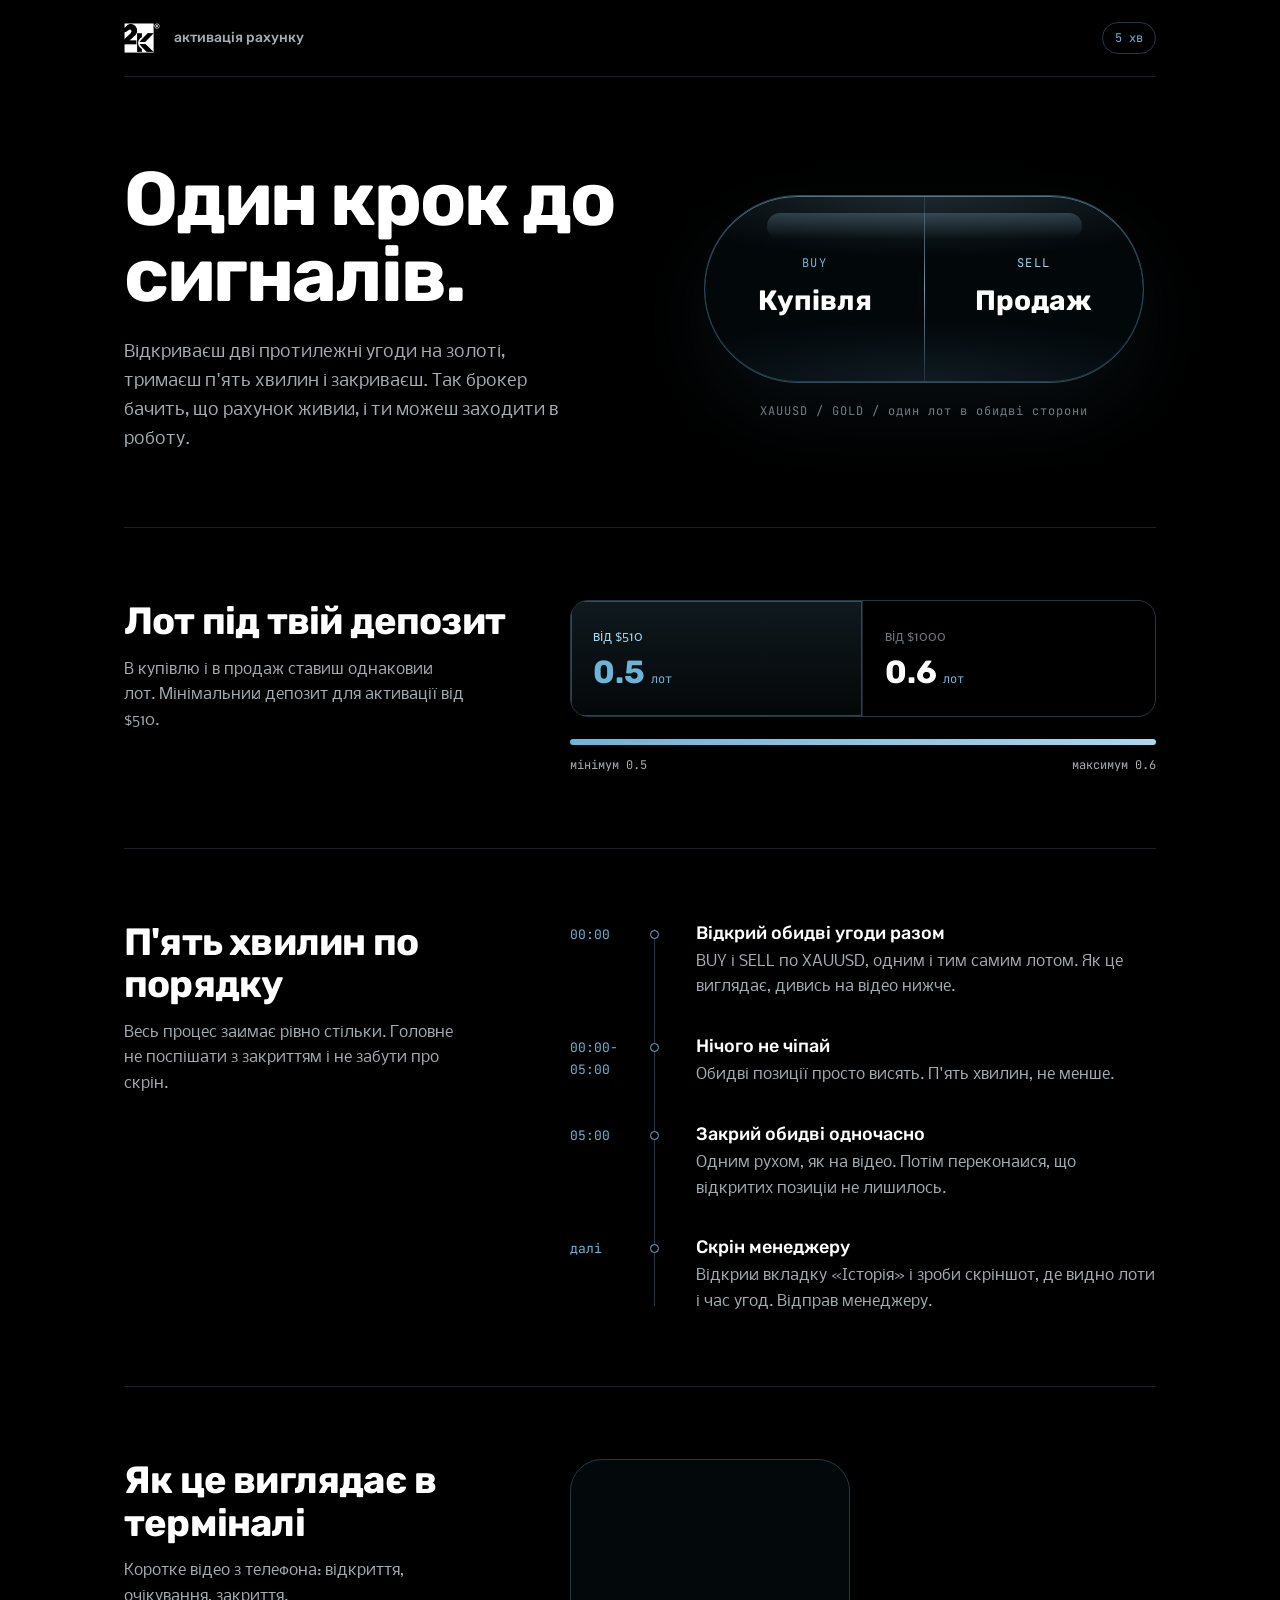
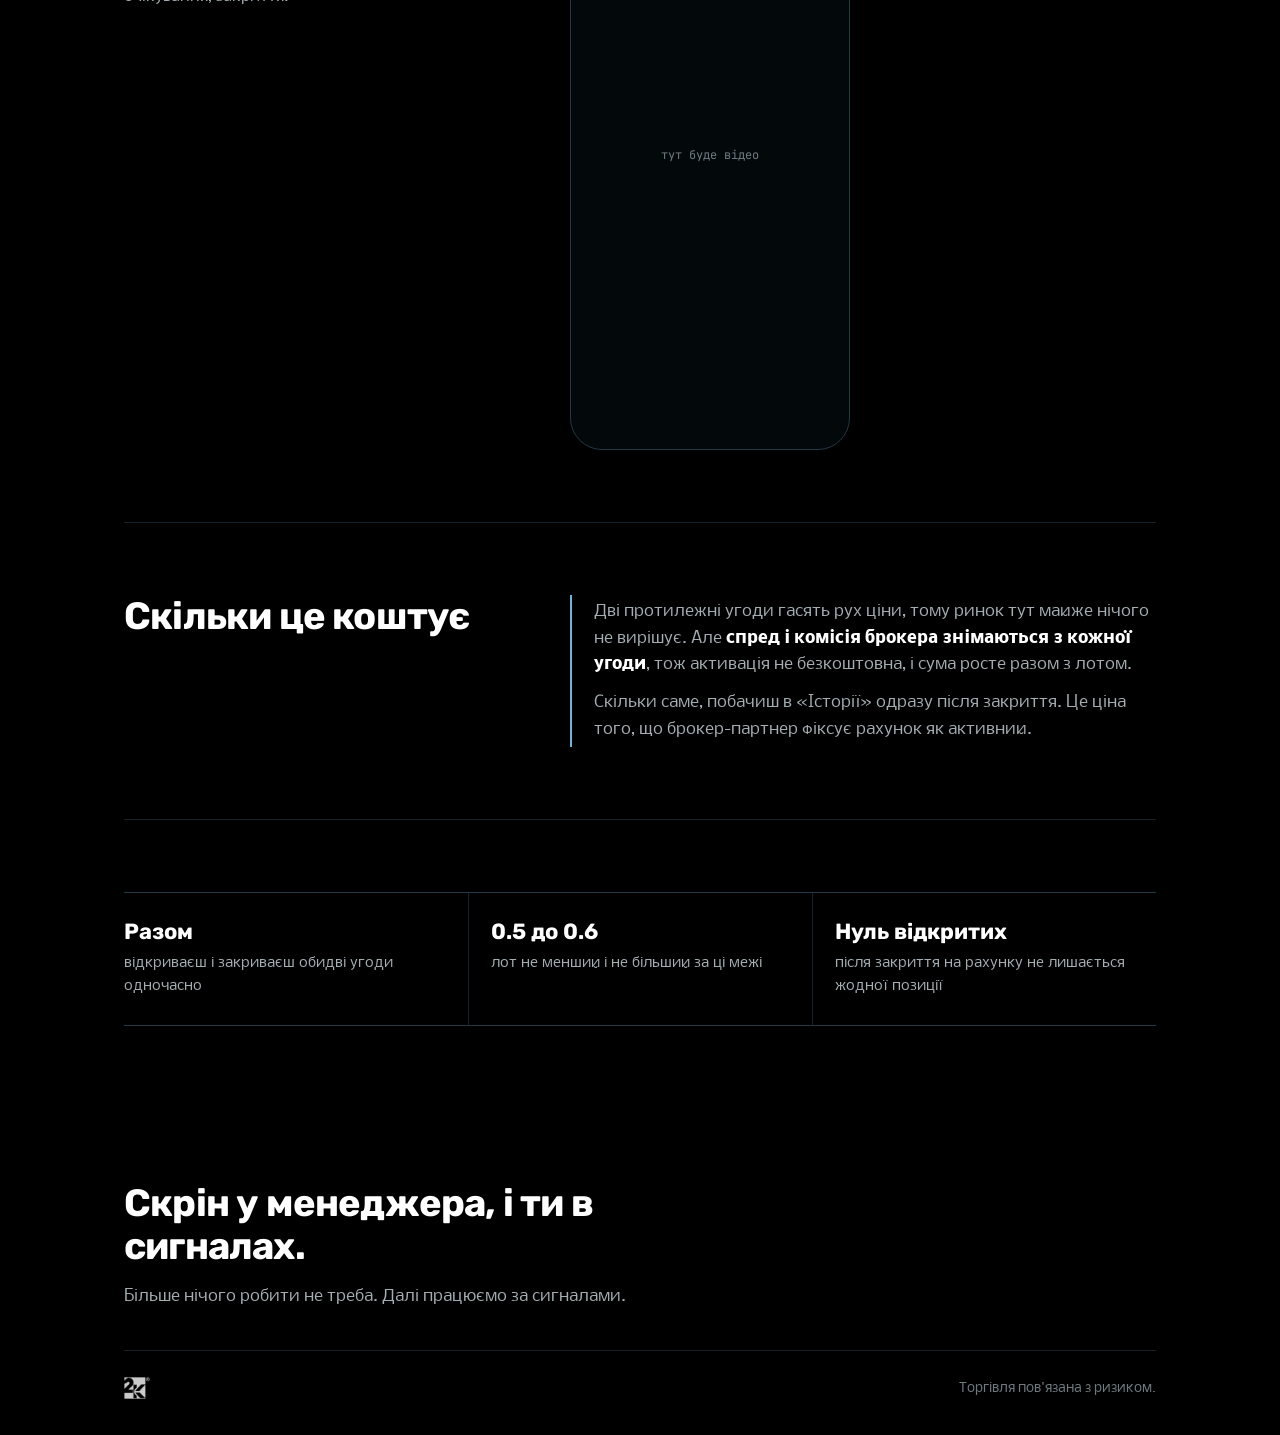
==== activation/index.html @ 6a50eca2 "Три інструкції 2K: термінал, активація, сигнали - / головна з трьома картками - /terminal/ інструкці" ====
<!DOCTYPE html>
<html lang="uk">
<head>
<meta charset="utf-8">
<meta name="viewport" content="width=device-width, initial-scale=1, viewport-fit=cover">
<title>2K. Активація рахунку</title>
<link rel="preconnect" href="https://fonts.googleapis.com">
<link rel="preconnect" href="https://fonts.gstatic.com" crossorigin>
<link href="https://fonts.googleapis.com/css2?family=Rubik:wght@400;500;700&family=Nobile:wght@400;700&family=JetBrains+Mono:wght@400;500&display=swap" rel="stylesheet">
<style>
:root{
  --bg:#000000;--ink:#ffffff;--soft:#a3adb2;--mute:#6f7a80;
  --acc:#6CB4D8;--blik:#A8D8F0;--deep:#0C2A38;--line:#15222a;--line2:#223845;
  box-sizing:border-box;
  padding-top:env(safe-area-inset-top,0px);
  padding-bottom:env(safe-area-inset-bottom,0px);
}
@media (prefers-color-scheme: dark){
  :root:not([data-theme="light"]){--bg:#000000;--ink:#ffffff;--soft:#a3adb2;--mute:#6f7a80;--line:#15222a;--line2:#223845}
}
:root[data-theme="dark"]{--bg:#000000;--ink:#ffffff;--soft:#a3adb2;--mute:#6f7a80;--line:#15222a;--line2:#223845}
html{scroll-padding-top:env(safe-area-inset-top,0px);background:#000}
*,*::before,*::after{box-sizing:border-box;margin:0;padding:0}
body{background:var(--bg);color:var(--ink);font-family:'Nobile',system-ui,-apple-system,'Segoe UI',sans-serif;line-height:1.7;-webkit-font-smoothing:antialiased;overflow-x:hidden}
img{max-width:100%;display:block}
.wrap{max-width:1080px;margin:0 auto;padding:0 24px}

/* шапка */
.top{display:flex;align-items:center;justify-content:space-between;padding:22px 0;border-bottom:1px solid var(--line)}
.top .l{display:flex;align-items:center;gap:14px}
.top img{height:30px;width:auto}
.top .nm{font-family:'Rubik',sans-serif;font-weight:500;font-size:14px;color:var(--soft)}
.top .tm{font-family:'JetBrains Mono',ui-monospace,monospace;font-size:12px;color:var(--acc);border:1px solid var(--line2);border-radius:999px;padding:5px 12px}

/* перший екран */
.hero{display:grid;grid-template-columns:1.05fr .95fr;gap:56px;align-items:center;padding:84px 0 72px}
h1{font-family:'Rubik',sans-serif;font-weight:700;font-size:clamp(40px,6.4vw,76px);line-height:1;letter-spacing:-2px}
.hero p{color:var(--soft);font-size:17px;max-width:460px;margin-top:26px}

/* капсула */
.cap-wrap{display:flex;flex-direction:column;align-items:center}
.capsule{position:relative;width:100%;max-width:440px;aspect-ratio:2.35/1;border-radius:999px;border:1px solid #2c4d5d;
  background:
    radial-gradient(120% 60% at 50% 0%,rgba(168,216,240,.16),transparent 55%),
    radial-gradient(120% 60% at 50% 100%,rgba(108,180,216,.12),transparent 55%),
    #02070a;
  box-shadow:inset 0 1px 0 rgba(168,216,240,.45),inset 0 -1px 0 rgba(168,216,240,.2),0 30px 80px rgba(108,180,216,.08);
  display:grid;grid-template-columns:1fr 1fr;overflow:hidden}
.capsule::before{content:"";position:absolute;inset:9% 14% auto 14%;height:14%;border-radius:999px;background:linear-gradient(180deg,rgba(168,216,240,.22),transparent)}
.capsule::after{content:"";position:absolute;left:50%;top:0;bottom:0;width:1px;background:linear-gradient(180deg,rgba(168,216,240,.1),rgba(168,216,240,.7),rgba(168,216,240,.1))}
.half{position:relative;display:flex;flex-direction:column;align-items:center;justify-content:center;text-align:center;padding:0 12px}
.half .d{font-family:'JetBrains Mono',ui-monospace,monospace;font-size:12px;letter-spacing:1.5px;color:var(--acc)}
.half.sell .d{color:var(--blik)}
.half .w{font-family:'Rubik',sans-serif;font-weight:700;font-size:clamp(20px,3vw,28px);margin-top:4px}
.pair{font-family:'JetBrains Mono',ui-monospace,monospace;font-size:12px;color:var(--mute);margin-top:18px;letter-spacing:1px}

/* секції */
.blk{padding:72px 0;border-top:1px solid var(--line)}
.blk-grid{display:grid;grid-template-columns:.8fr 1.2fr;gap:56px}
h2{font-family:'Rubik',sans-serif;font-weight:700;font-size:clamp(26px,3.4vw,38px);line-height:1.12;letter-spacing:-.8px}
.side p{color:var(--soft);font-size:15px;margin-top:14px;max-width:340px}

/* шкала лотів */
.scale{display:grid;grid-template-columns:repeat(2,1fr);border:1px solid var(--line2);border-radius:18px;overflow:hidden}
.seg.hi{background:linear-gradient(180deg,rgba(108,180,216,.14),rgba(108,180,216,.04));box-shadow:inset 0 0 0 1px rgba(108,180,216,.35)}
.seg.hi .dep{color:var(--blik)}
.seg.hi .lot{color:var(--acc)}
.seg{padding:26px 22px;border-right:1px solid var(--line)}
.seg:last-child{border-right:0}
.seg .dep{font-size:13px;color:var(--mute)}
.seg .lot{font-family:'Rubik',sans-serif;font-weight:700;font-size:32px;color:var(--ink);margin-top:6px;line-height:1.1}
.seg .lot small{font-family:'JetBrains Mono',ui-monospace,monospace;font-weight:400;font-size:12px;color:var(--acc);margin-left:6px}
.bar{position:relative;height:6px;margin-top:22px;border-radius:99px;background:linear-gradient(90deg,var(--acc),var(--blik))}
.ends{display:flex;justify-content:space-between;margin-top:10px;font-family:'JetBrains Mono',ui-monospace,monospace;font-size:12px;color:var(--soft)}
.hint{color:var(--mute);font-size:13.5px;margin-top:18px}

/* таймлайн */
.tl{position:relative;list-style:none}
.tl::before{content:"";position:absolute;left:84px;top:8px;bottom:8px;width:1px;background:var(--line2)}
.tl li{position:relative;display:grid;grid-template-columns:84px 1fr;gap:28px;padding:0 0 34px}
.tl li:last-child{padding-bottom:0}
.tl .t{font-family:'JetBrains Mono',ui-monospace,monospace;font-size:13px;color:var(--acc);padding-top:3px}
.tl li::after{content:"";position:absolute;left:80px;top:9px;width:9px;height:9px;border-radius:50%;background:#000;border:1px solid var(--acc)}
.tl .x{padding-left:14px}
.tl h3{font-family:'Rubik',sans-serif;font-weight:500;font-size:18px;line-height:1.35}
.tl p{color:var(--soft);font-size:15px;margin-top:4px}

/* відео */
.phone{width:280px;max-width:100%;aspect-ratio:9/19;border:1px solid var(--line2);border-radius:32px;overflow:hidden;background:#03080b;display:flex;align-items:center;justify-content:center}
.phone span{font-family:'JetBrains Mono',ui-monospace,monospace;font-size:12px;color:var(--mute)}
.phone video{width:100%;height:100%;object-fit:cover}

/* вартість і правила */
.cost{border-left:2px solid var(--acc);padding:4px 0 4px 22px}
.cost p{color:var(--soft);font-size:15.5px}
.cost p+p{margin-top:12px}
.cost b{color:var(--ink);font-weight:700}
.rules{display:grid;grid-template-columns:repeat(3,1fr);gap:0;border-top:1px solid var(--line2);border-bottom:1px solid var(--line2)}
.rule{padding:26px 22px 26px 0}
.rule+.rule{padding-left:22px;border-left:1px solid var(--line)}
.rule b{display:block;font-family:'Rubik',sans-serif;font-weight:700;font-size:22px;line-height:1.2}
.rule span{display:block;color:var(--soft);font-size:14px;margin-top:6px}

.end{padding:84px 0 40px;text-align:left}
.end h2{max-width:640px}
.end p{color:var(--soft);font-size:16px;margin-top:16px;max-width:520px}
footer{border-top:1px solid var(--line);padding:26px 0 36px;display:flex;justify-content:space-between;align-items:center;gap:16px;flex-wrap:wrap}
footer img{height:22px;width:auto;opacity:.8}
footer span{font-size:12.5px;color:var(--mute)}

a:focus-visible,video:focus-visible{outline:2px solid var(--acc);outline-offset:3px}

@media (max-width:860px){
  .hero{grid-template-columns:1fr;gap:48px;padding:56px 0 56px}
  .blk-grid{grid-template-columns:1fr;gap:28px}
  .side p{max-width:none}
}
@media (max-width:560px){
  .wrap{padding:0 18px}
  h1{letter-spacing:-1.2px}
  .scale{grid-template-columns:1fr}
  .seg{border-right:0;border-bottom:1px solid var(--line)}
  .seg:last-child{border-bottom:0}
  .tl::before{left:64px}
  .tl li{grid-template-columns:64px 1fr;gap:20px}
  .tl li::after{left:60px}
  .rules{grid-template-columns:1fr}
  .rule,.rule+.rule{padding:20px 0;border-left:0}
  .rule+.rule{border-top:1px solid var(--line)}
  .phone{margin:0 auto}
}
</style>
</head>
<body>

<div class="wrap">
  <header class="top">
    <div class="l"><img src="[data-uri]" alt="2K"><span class="nm">активація рахунку</span></div>
    <span class="tm">5 хв</span>
  </header>

  <section class="hero">
    <div>
      <h1>Один крок до сигналів.</h1>
      <p>Відкриваєш дві протилежні угоди на золоті, тримаєш п'ять хвилин і закриваєш. Так брокер бачить, що рахунок живий, і ти можеш заходити в роботу.</p>
    </div>
    <div class="cap-wrap">
      <div class="capsule" role="img" aria-label="Дві угоди: купівля і продаж">
        <div class="half"><span class="d">BUY</span><span class="w">Купівля</span></div>
        <div class="half sell"><span class="d">SELL</span><span class="w">Продаж</span></div>
      </div>
      <div class="pair">XAUUSD / GOLD / один лот в обидві сторони</div>
    </div>
  </section>

  <section class="blk">
    <div class="blk-grid">
      <div class="side">
        <h2>Лот під твій депозит</h2>
        <p>В купівлю і в продаж ставиш однаковий лот. Мінімальний депозит для активації від $510.</p>
      </div>
      <div>
        <div class="scale">
          <div class="seg hi"><div class="dep">від $510</div><div class="lot">0.5<small>лот</small></div></div>
          <div class="seg"><div class="dep">від $1000</div><div class="lot">0.6<small>лот</small></div></div>
        </div>
        <div class="bar"></div>
        <div class="ends"><span>мінімум 0.5</span><span>максимум 0.6</span></div>
      </div>
    </div>
  </section>

  <section class="blk">
    <div class="blk-grid">
      <div class="side">
        <h2>П'ять хвилин по порядку</h2>
        <p>Весь процес займає рівно стільки. Головне не поспішати з закриттям і не забути про скрін.</p>
      </div>
      <ol class="tl">
        <li><span class="t">00:00</span><div class="x"><h3>Відкрий обидві угоди разом</h3><p>BUY і SELL по XAUUSD, одним і тим самим лотом. Як це виглядає, дивись на відео нижче.</p></div></li>
        <li><span class="t">00:00-05:00</span><div class="x"><h3>Нічого не чіпай</h3><p>Обидві позиції просто висять. П'ять хвилин, не менше.</p></div></li>
        <li><span class="t">05:00</span><div class="x"><h3>Закрий обидві одночасно</h3><p>Одним рухом, як на відео. Потім переконайся, що відкритих позицій не лишилось.</p></div></li>
        <li><span class="t">далі</span><div class="x"><h3>Скрін менеджеру</h3><p>Відкрий вкладку «Історія» і зроби скріншот, де видно лоти і час угод. Відправ менеджеру.</p></div></li>
      </ol>
    </div>
  </section>

  <section class="blk">
    <div class="blk-grid">
      <div class="side">
        <h2>Як це виглядає в терміналі</h2>
        <p>Коротке відео з телефона: відкриття, очікування, закриття.</p>
      </div>
      <div class="phone"><span>тут буде відео</span></div>
    </div>
  </section>

  <section class="blk">
    <div class="blk-grid">
      <div class="side">
        <h2>Скільки це коштує</h2>
      </div>
      <div class="cost">
        <p>Дві протилежні угоди гасять рух ціни, тому ринок тут майже нічого не вирішує. Але <b>спред і комісія брокера знімаються з кожної угоди</b>, тож активація не безкоштовна, і сума росте разом з лотом.</p>
        <p>Скільки саме, побачиш в «Історії» одразу після закриття. Це ціна того, що брокер-партнер фіксує рахунок як активний.</p>
      </div>
    </div>
  </section>

  <section class="blk">
    <div class="rules">
      <div class="rule"><b>Разом</b><span>відкриваєш і закриваєш обидві угоди одночасно</span></div>
      <div class="rule"><b>0.5 до 0.6</b><span>лот не менший і не більший за ці межі</span></div>
      <div class="rule"><b>Нуль відкритих</b><span>після закриття на рахунку не лишається жодної позиції</span></div>
    </div>
  </section>

  <section class="end">
    <h2>Скрін у менеджера, і ти в сигналах.</h2>
    <p>Більше нічого робити не треба. Далі працюємо за сигналами.</p>
  </section>

  <footer>
    <img src="[data-uri]" alt="2K">
    <span>Торгівля пов'язана з ризиком.</span>
  </footer>
</div>

</body>
</html>
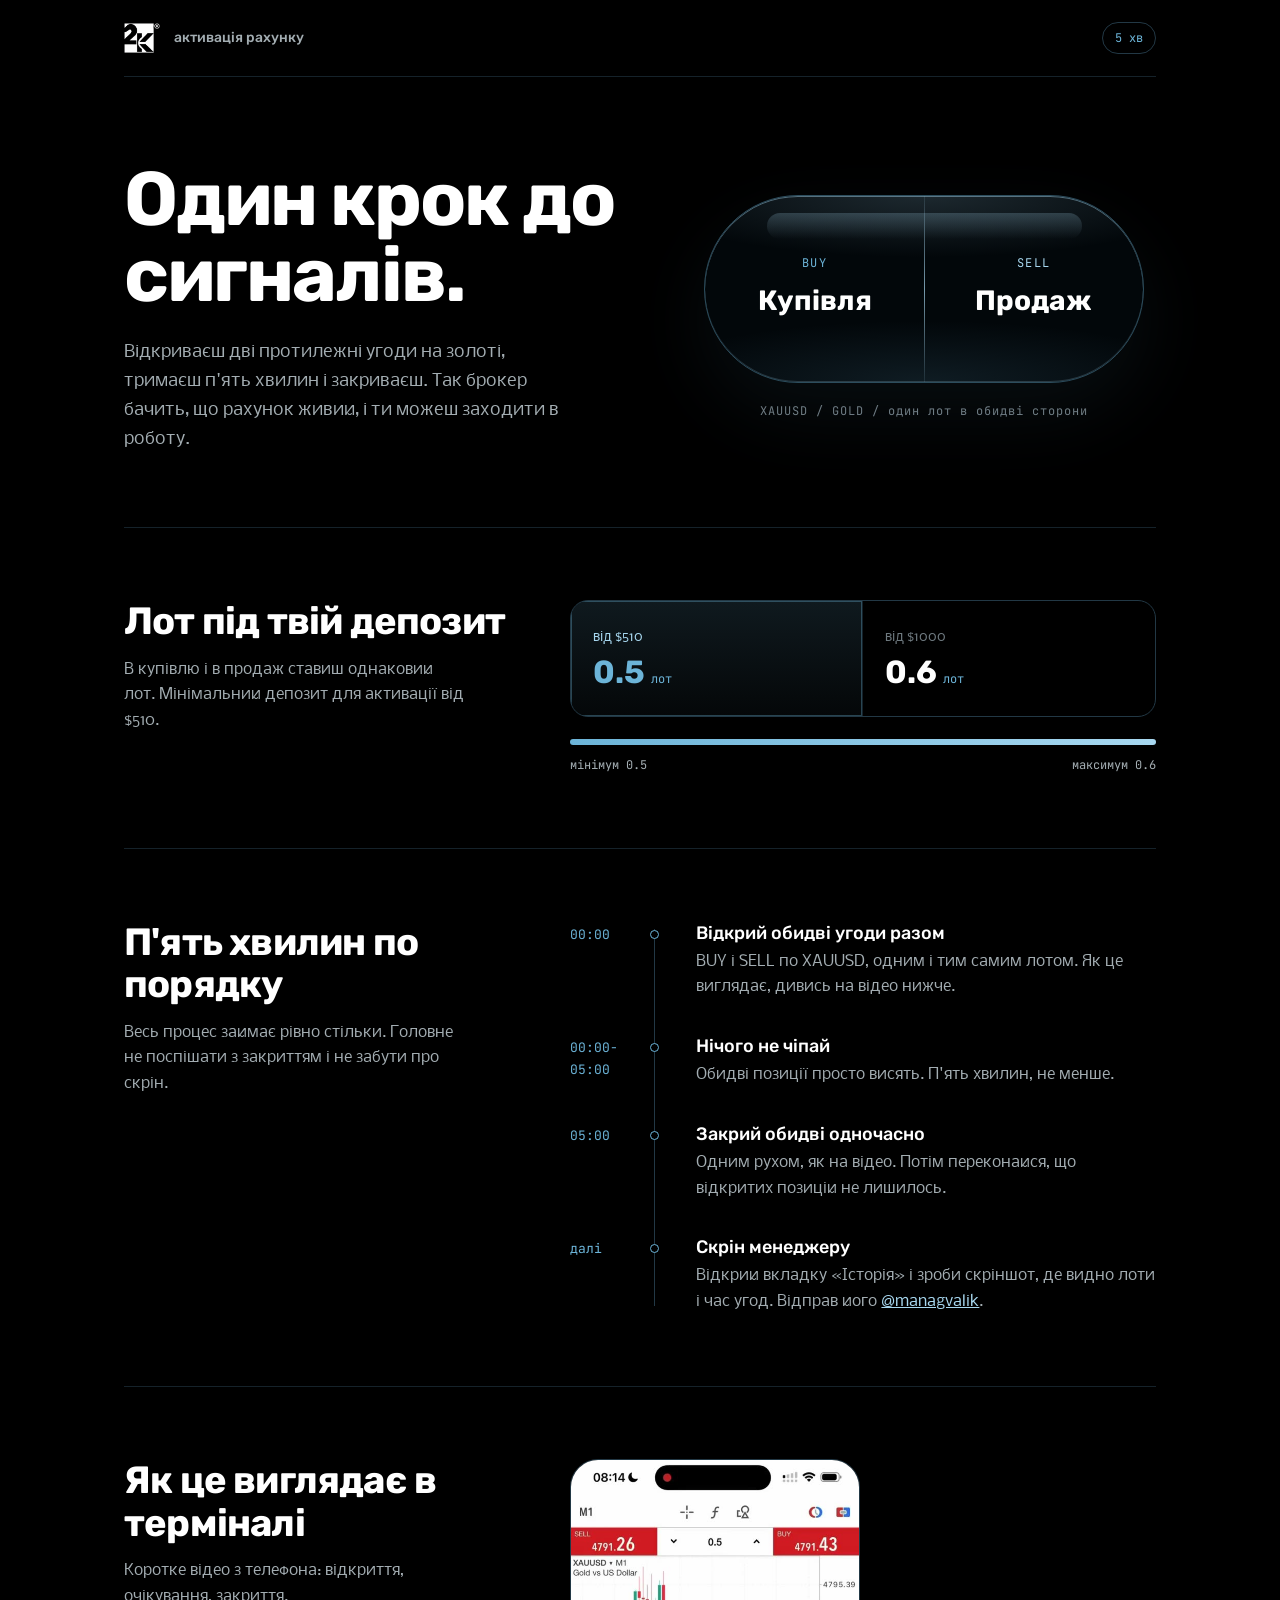
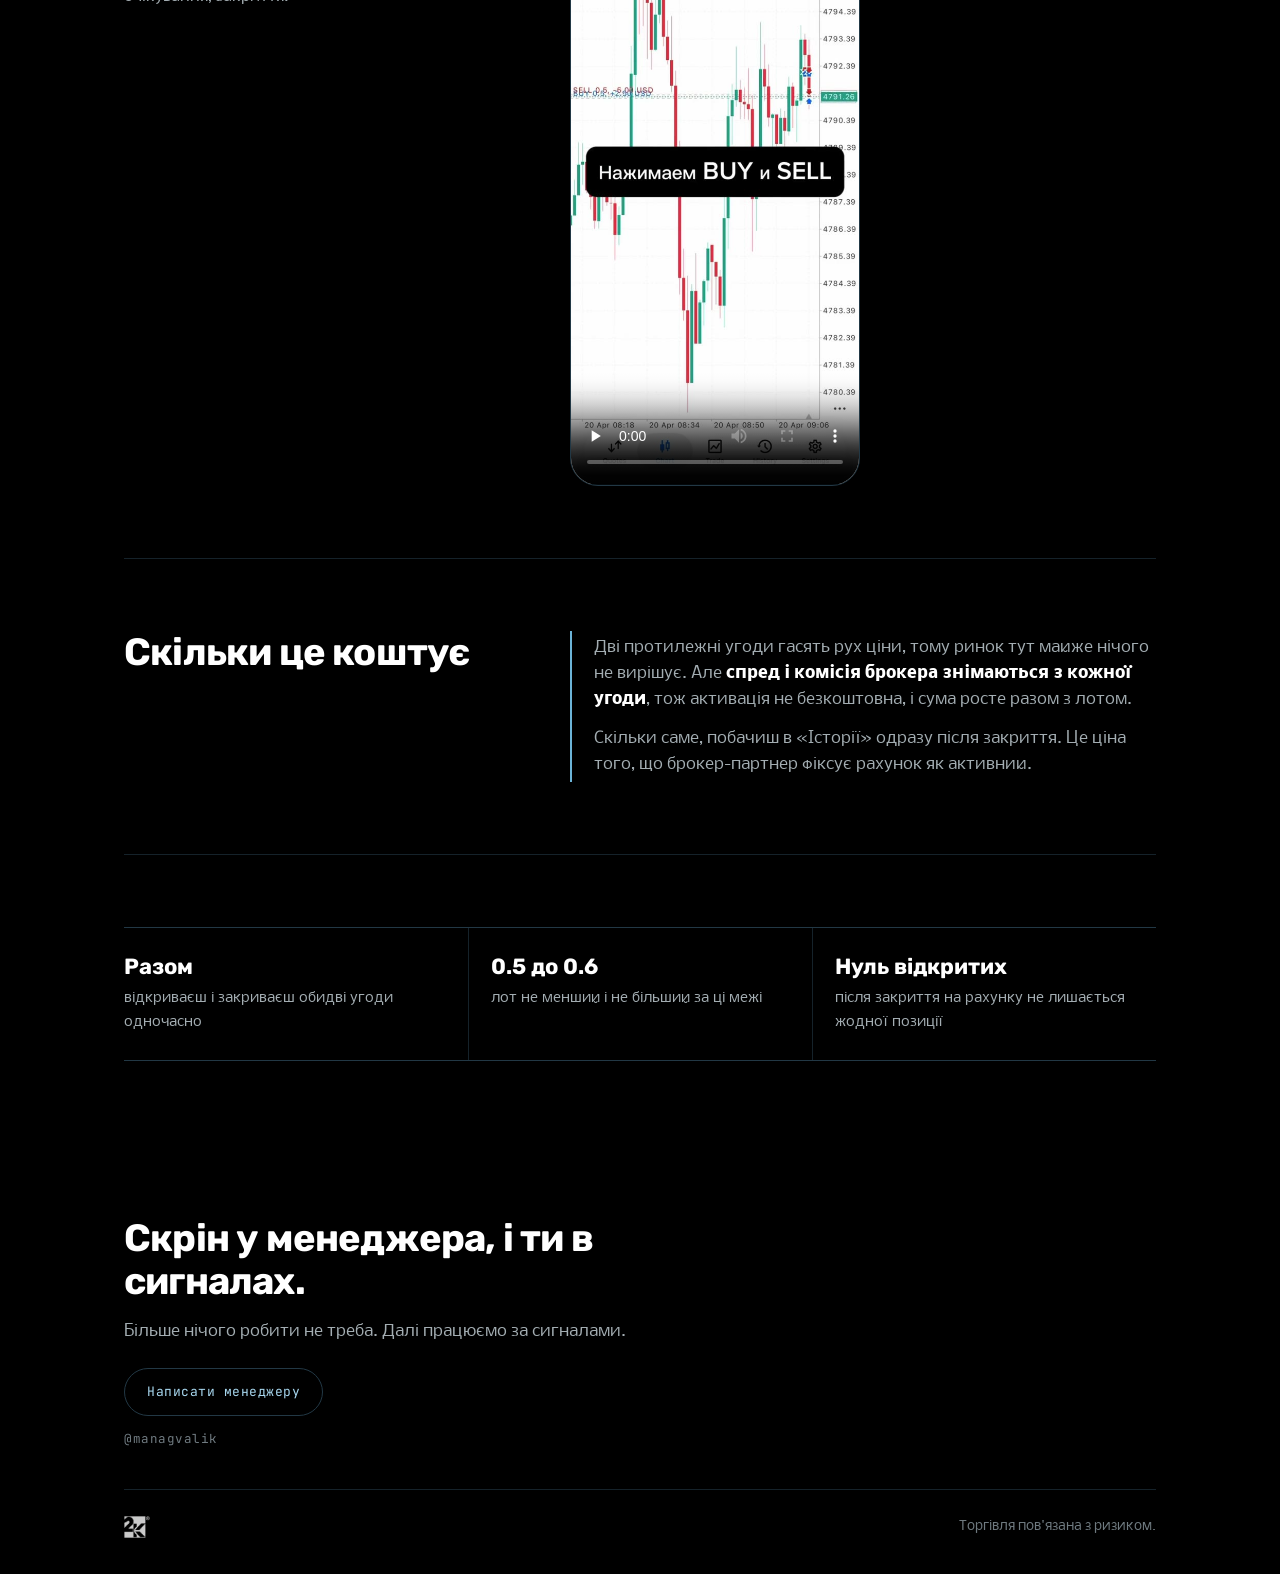
==== commit 8885acd4: "Контакт менеджера і відео активації - @managvalik на всіх трьох сторінках, посилання на t.me - на ак" ====
--- a/activation/index.html
+++ b/activation/index.html
@@ -86,9 +86,8 @@
 .tl p{color:var(--soft);font-size:15px;margin-top:4px}
 
 /* відео */
-.phone{width:280px;max-width:100%;aspect-ratio:9/19;border:1px solid var(--line2);border-radius:32px;overflow:hidden;background:#03080b;display:flex;align-items:center;justify-content:center}
-.phone span{font-family:'JetBrains Mono',ui-monospace,monospace;font-size:12px;color:var(--mute)}
-.phone video{width:100%;height:100%;object-fit:cover}
+.phone{width:290px;max-width:100%;border:1px solid var(--line2);border-radius:28px;overflow:hidden;background:#03080b}
+.phone video{width:100%;height:auto;display:block}
 
 /* вартість і правила */
 .cost{border-left:2px solid var(--acc);padding:4px 0 4px 22px}
@@ -108,6 +107,9 @@
 footer img{height:22px;width:auto;opacity:.8}
 footer span{font-size:12.5px;color:var(--mute)}
 
+a.btn{display:inline-flex;align-items:center;gap:10px;margin-top:22px;border:1px solid var(--line2);border-radius:999px;padding:12px 22px;color:var(--blik);text-decoration:none;font-family:'JetBrains Mono',ui-monospace,monospace;font-size:13px;letter-spacing:.5px}
+a.btn:hover{border-color:var(--acc)}
+.handle{display:block;margin-top:12px;font-family:'JetBrains Mono',ui-monospace,monospace;font-size:12.5px;color:var(--mute);letter-spacing:.5px}
 a:focus-visible,video:focus-visible{outline:2px solid var(--acc);outline-offset:3px}
 
 @media (max-width:860px){
@@ -180,7 +182,7 @@
         <li><span class="t">00:00</span><div class="x"><h3>Відкрий обидві угоди разом</h3><p>BUY і SELL по XAUUSD, одним і тим самим лотом. Як це виглядає, дивись на відео нижче.</p></div></li>
         <li><span class="t">00:00-05:00</span><div class="x"><h3>Нічого не чіпай</h3><p>Обидві позиції просто висять. П'ять хвилин, не менше.</p></div></li>
         <li><span class="t">05:00</span><div class="x"><h3>Закрий обидві одночасно</h3><p>Одним рухом, як на відео. Потім переконайся, що відкритих позицій не лишилось.</p></div></li>
-        <li><span class="t">далі</span><div class="x"><h3>Скрін менеджеру</h3><p>Відкрий вкладку «Історія» і зроби скріншот, де видно лоти і час угод. Відправ менеджеру.</p></div></li>
+        <li><span class="t">далі</span><div class="x"><h3>Скрін менеджеру</h3><p>Відкрий вкладку «Історія» і зроби скріншот, де видно лоти і час угод. Відправ його <a href="https://t.me/managvalik" target="_blank" rel="noopener" style="color:var(--blik)">@managvalik</a>.</p></div></li>
       </ol>
     </div>
   </section>
@@ -191,7 +193,7 @@
         <h2>Як це виглядає в терміналі</h2>
         <p>Коротке відео з телефона: відкриття, очікування, закриття.</p>
       </div>
-      <div class="phone"><span>тут буде відео</span></div>
+      <div class="phone"><video controls playsinline preload="none" poster="[data-uri]"><source src="act.mp4" type="video/mp4">Твій браузер не тягне це відео. Онови його або відкрий сторінку в іншому.</video></div>
     </div>
   </section>
 
@@ -218,6 +220,8 @@
   <section class="end">
     <h2>Скрін у менеджера, і ти в сигналах.</h2>
     <p>Більше нічого робити не треба. Далі працюємо за сигналами.</p>
+    <a class="btn" href="https://t.me/managvalik" target="_blank" rel="noopener">Написати менеджеру</a>
+    <span class="handle">@managvalik</span>
   </section>
 
   <footer>
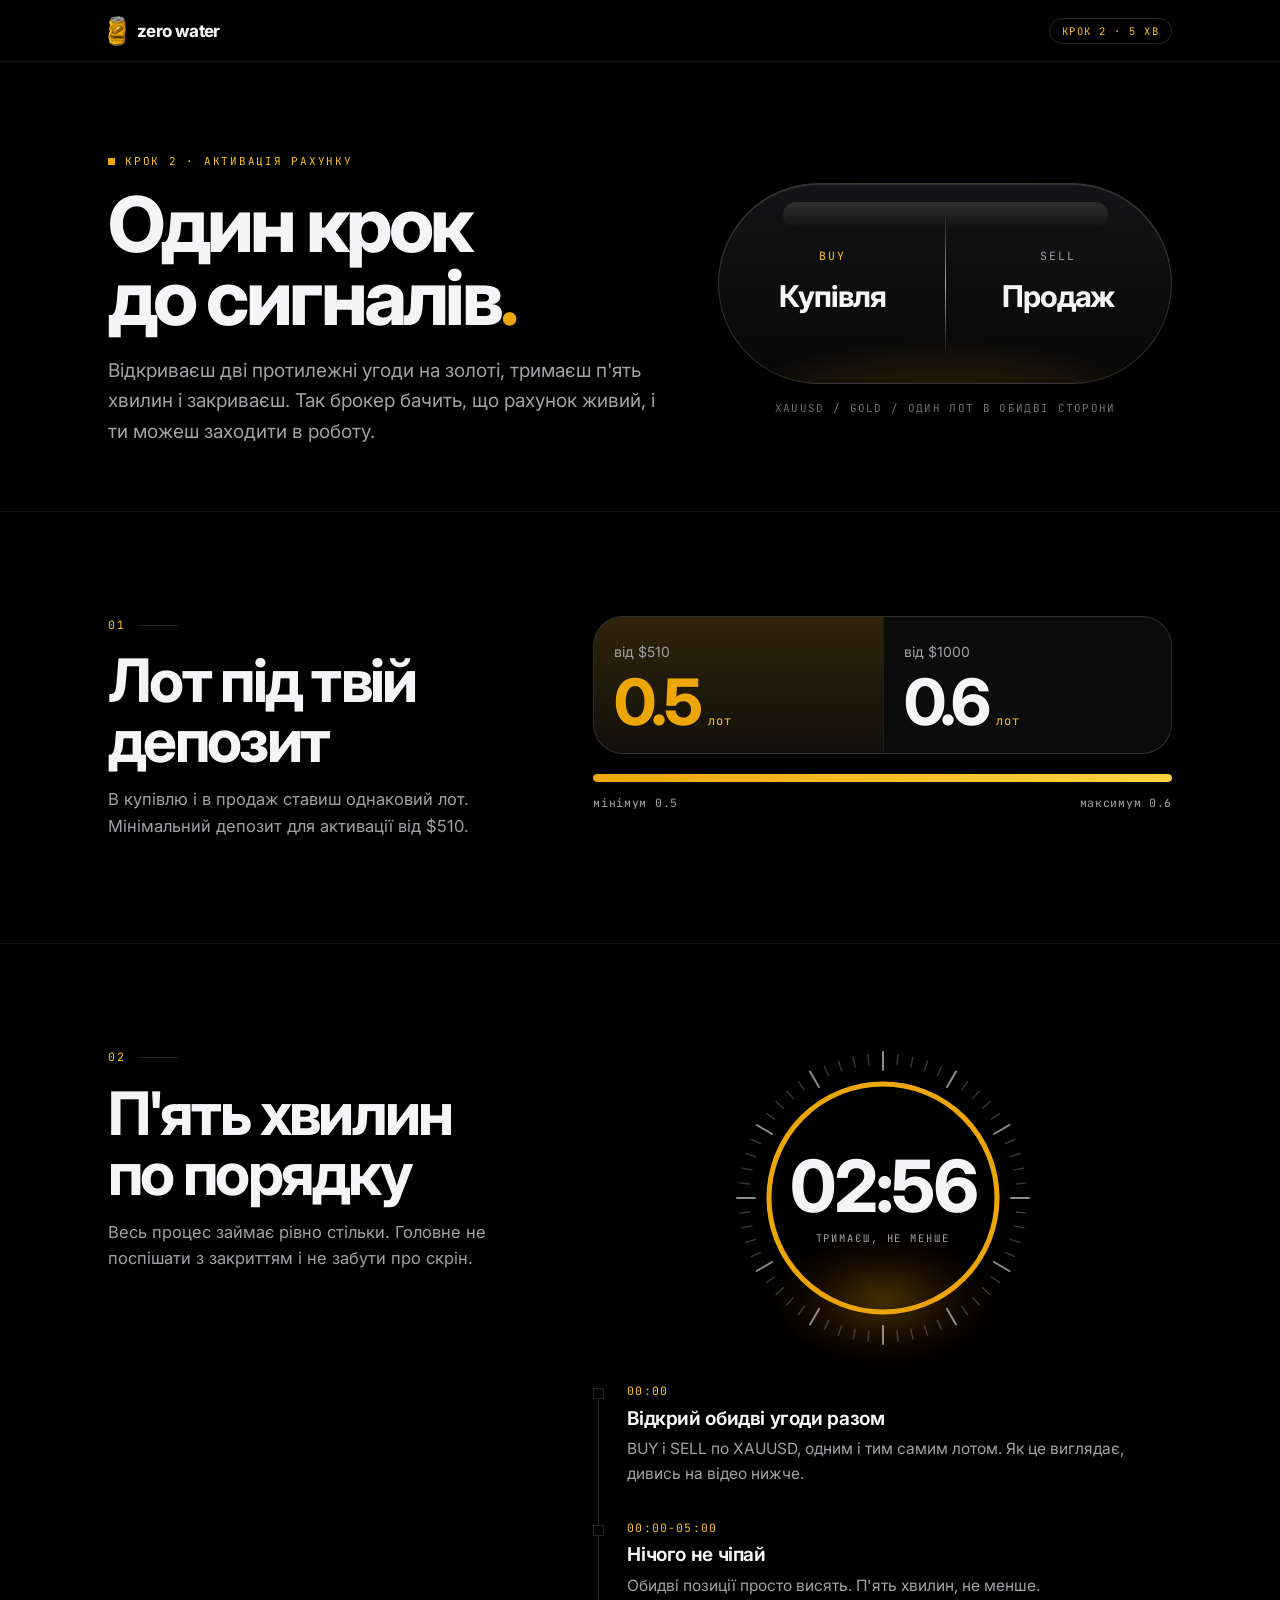
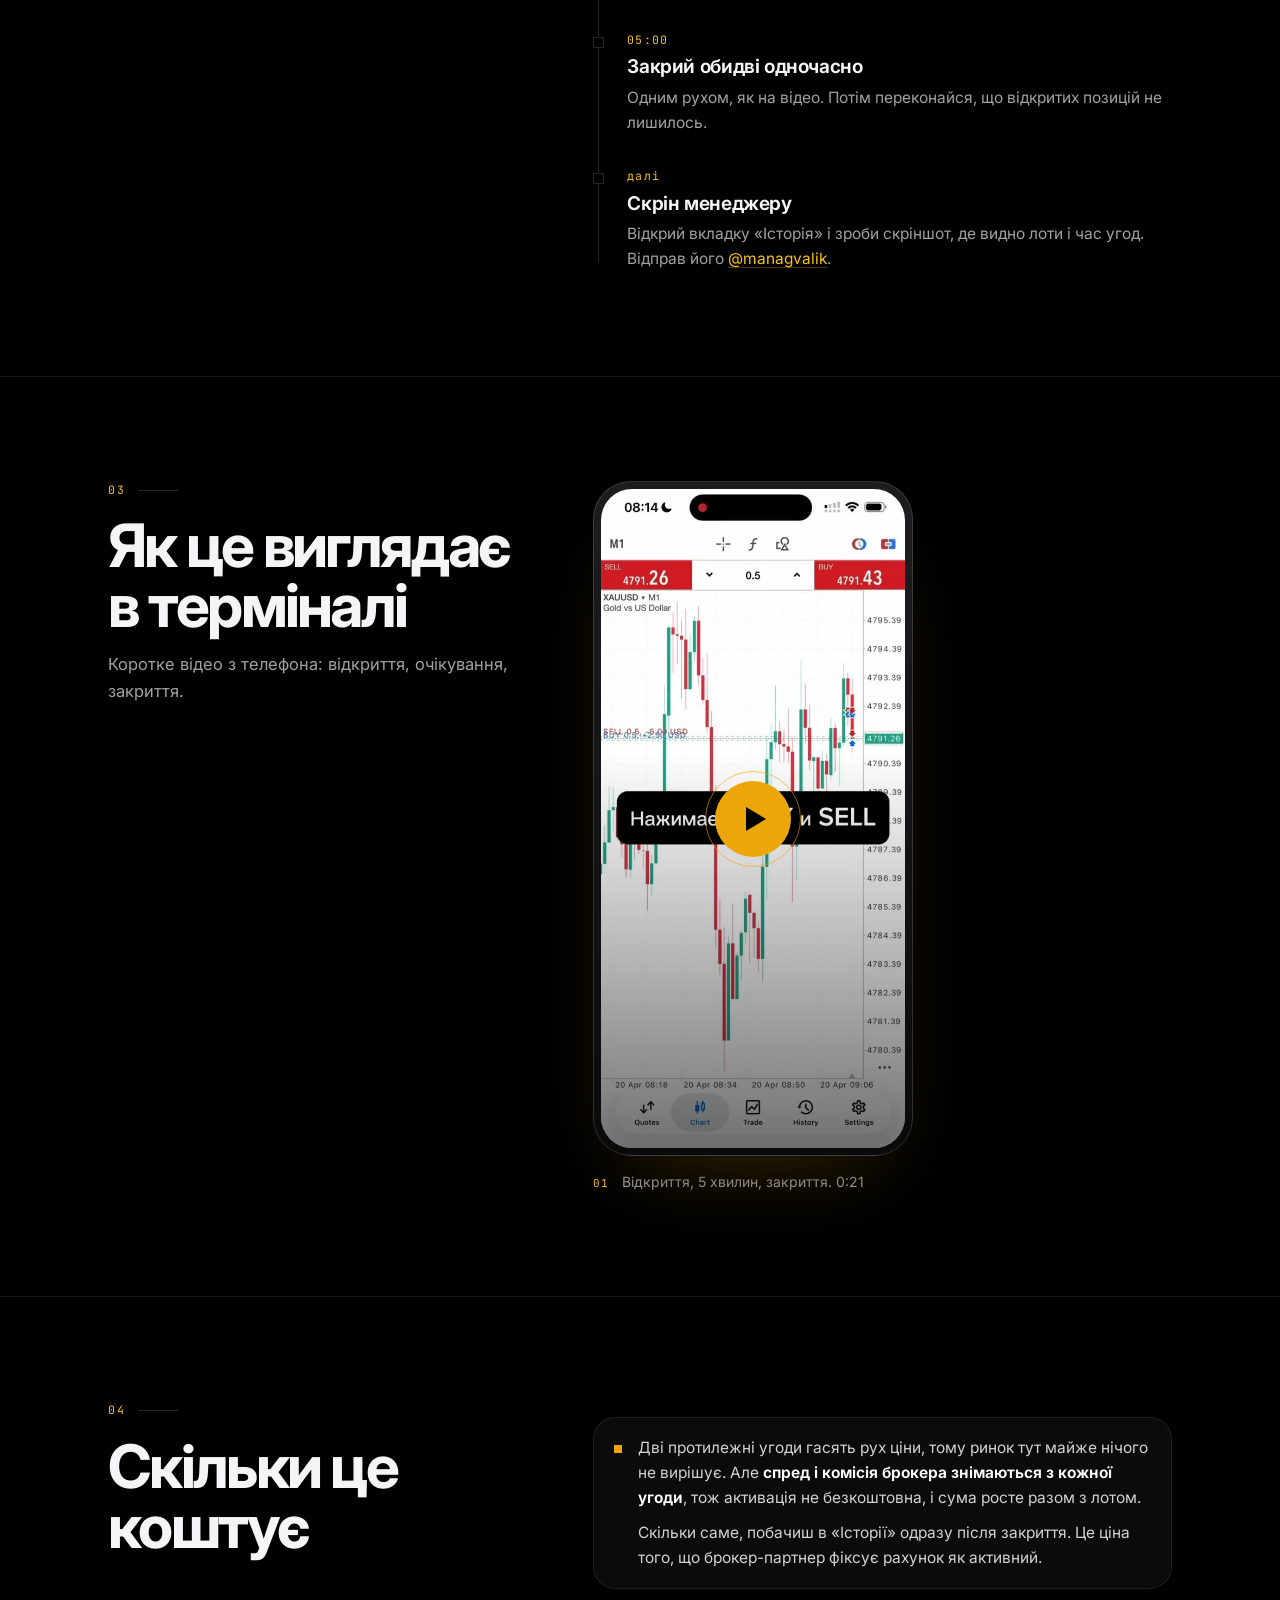
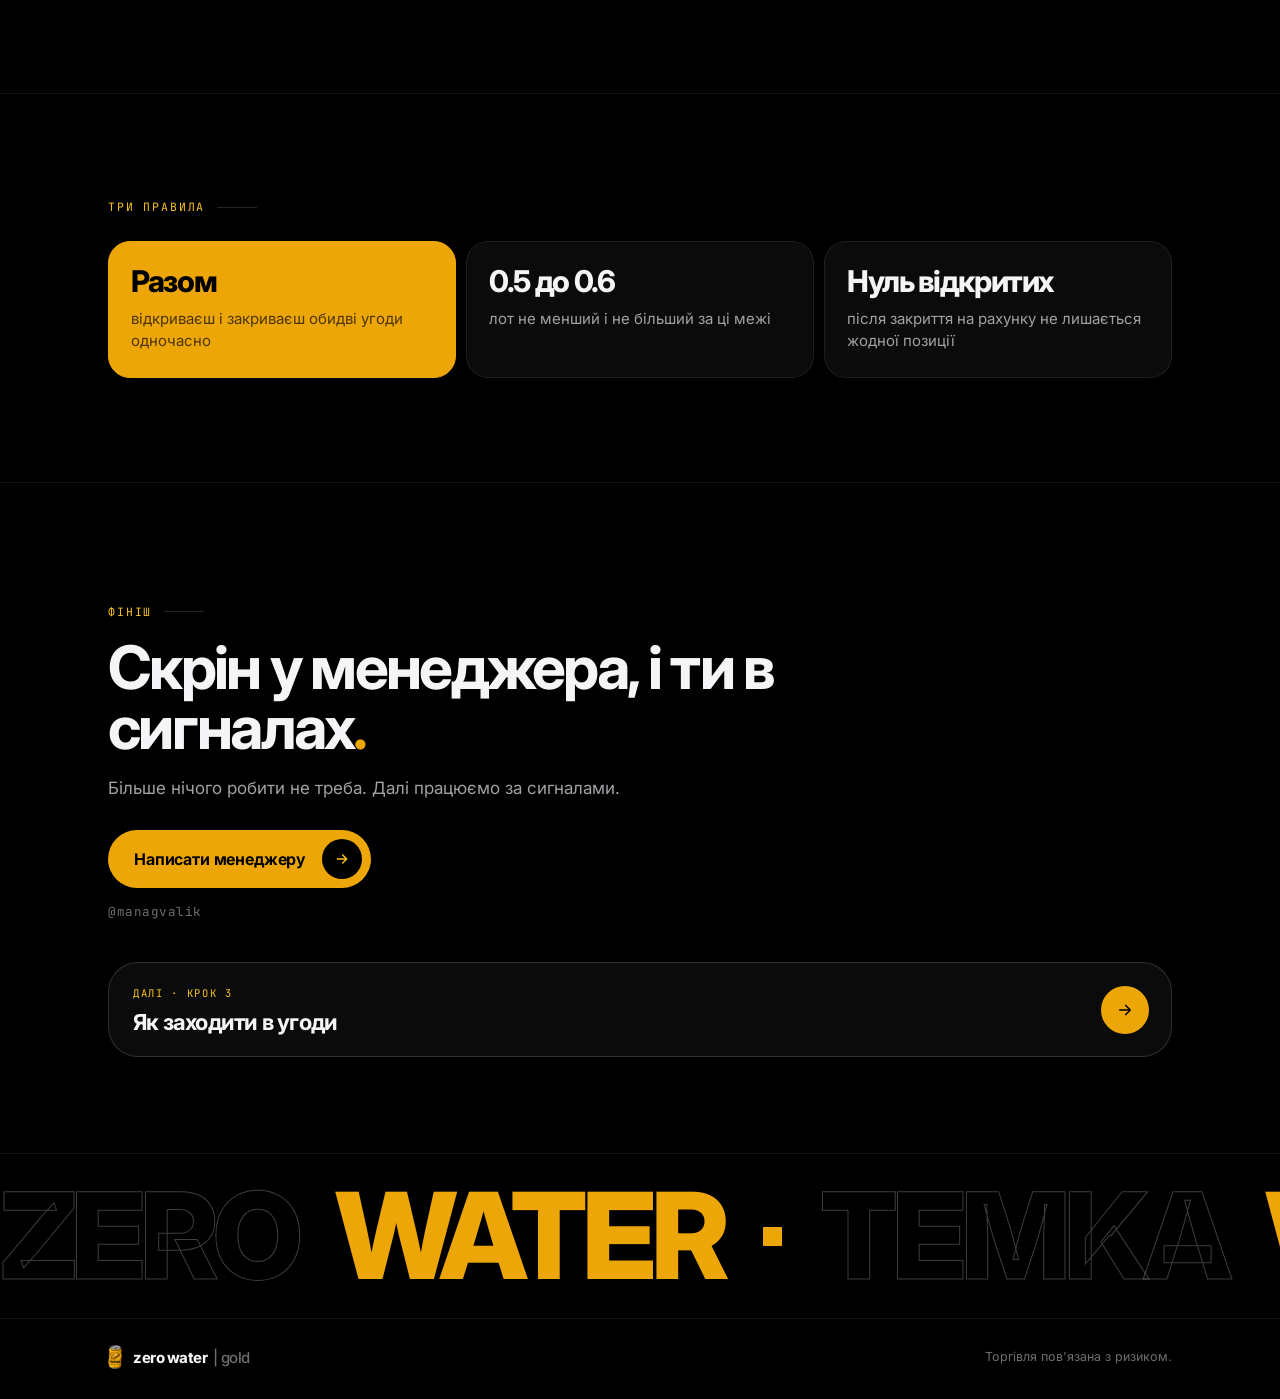
==== commit bd085f82: "Zero Water: новий дизайн усіх сторінок - єдиний стиль і анімації в assets/zw.css та assets/zw.js - б" ====
--- a/activation/index.html
+++ b/activation/index.html
@@ -3,232 +3,110 @@
 <head>
 <meta charset="utf-8">
 <meta name="viewport" content="width=device-width, initial-scale=1, viewport-fit=cover">
-<title>2K. Активація рахунку</title>
+<meta name="theme-color" content="#000000">
+<meta name="color-scheme" content="dark">
+<title>Активація рахунку · Zero Water</title>
+<meta name="description" content="Дві протилежні угоди на золоті, п'ять хвилин, скрін менеджеру. Лот під твій депозит і правила.">
+<meta property="og:type" content="website">
+<meta property="og:site_name" content="Zero Water">
+<meta property="og:title" content="Активація рахунку">
+<meta property="og:description" content="Дві протилежні угоди на золоті, п'ять хвилин, скрін менеджеру. Лот під твій депозит і правила.">
+<meta property="og:image" content="https://valentaizer-fx.github.io/zero-water/og/activation.jpg">
+<meta property="og:image:width" content="1200">
+<meta property="og:image:height" content="630">
+<meta name="twitter:card" content="summary_large_image">
+<link rel="icon" type="image/png" href="../favicon.png">
+<link rel="apple-touch-icon" href="../apple-touch-icon.png">
 <link rel="preconnect" href="https://fonts.googleapis.com">
 <link rel="preconnect" href="https://fonts.gstatic.com" crossorigin>
-<link href="https://fonts.googleapis.com/css2?family=Rubik:wght@400;500;700&family=Nobile:wght@400;700&family=JetBrains+Mono:wght@400;500&display=swap" rel="stylesheet">
-<style>
-:root{
-  --bg:#000000;--ink:#ffffff;--soft:#a3adb2;--mute:#6f7a80;
-  --acc:#6CB4D8;--blik:#A8D8F0;--deep:#0C2A38;--line:#15222a;--line2:#223845;
-  box-sizing:border-box;
-  padding-top:env(safe-area-inset-top,0px);
-  padding-bottom:env(safe-area-inset-bottom,0px);
-}
-@media (prefers-color-scheme: dark){
-  :root:not([data-theme="light"]){--bg:#000000;--ink:#ffffff;--soft:#a3adb2;--mute:#6f7a80;--line:#15222a;--line2:#223845}
-}
-:root[data-theme="dark"]{--bg:#000000;--ink:#ffffff;--soft:#a3adb2;--mute:#6f7a80;--line:#15222a;--line2:#223845}
-html{scroll-padding-top:env(safe-area-inset-top,0px);background:#000}
-*,*::before,*::after{box-sizing:border-box;margin:0;padding:0}
-body{background:var(--bg);color:var(--ink);font-family:'Nobile',system-ui,-apple-system,'Segoe UI',sans-serif;line-height:1.7;-webkit-font-smoothing:antialiased;overflow-x:hidden}
-img{max-width:100%;display:block}
-.wrap{max-width:1080px;margin:0 auto;padding:0 24px}
-
-/* шапка */
-.top{display:flex;align-items:center;justify-content:space-between;padding:22px 0;border-bottom:1px solid var(--line)}
-.top .l{display:flex;align-items:center;gap:14px}
-.top img{height:30px;width:auto}
-.top .nm{font-family:'Rubik',sans-serif;font-weight:500;font-size:14px;color:var(--soft)}
-.top .tm{font-family:'JetBrains Mono',ui-monospace,monospace;font-size:12px;color:var(--acc);border:1px solid var(--line2);border-radius:999px;padding:5px 12px}
-
-/* перший екран */
-.hero{display:grid;grid-template-columns:1.05fr .95fr;gap:56px;align-items:center;padding:84px 0 72px}
-h1{font-family:'Rubik',sans-serif;font-weight:700;font-size:clamp(40px,6.4vw,76px);line-height:1;letter-spacing:-2px}
-.hero p{color:var(--soft);font-size:17px;max-width:460px;margin-top:26px}
-
-/* капсула */
-.cap-wrap{display:flex;flex-direction:column;align-items:center}
-.capsule{position:relative;width:100%;max-width:440px;aspect-ratio:2.35/1;border-radius:999px;border:1px solid #2c4d5d;
-  background:
-    radial-gradient(120% 60% at 50% 0%,rgba(168,216,240,.16),transparent 55%),
-    radial-gradient(120% 60% at 50% 100%,rgba(108,180,216,.12),transparent 55%),
-    #02070a;
-  box-shadow:inset 0 1px 0 rgba(168,216,240,.45),inset 0 -1px 0 rgba(168,216,240,.2),0 30px 80px rgba(108,180,216,.08);
-  display:grid;grid-template-columns:1fr 1fr;overflow:hidden}
-.capsule::before{content:"";position:absolute;inset:9% 14% auto 14%;height:14%;border-radius:999px;background:linear-gradient(180deg,rgba(168,216,240,.22),transparent)}
-.capsule::after{content:"";position:absolute;left:50%;top:0;bottom:0;width:1px;background:linear-gradient(180deg,rgba(168,216,240,.1),rgba(168,216,240,.7),rgba(168,216,240,.1))}
-.half{position:relative;display:flex;flex-direction:column;align-items:center;justify-content:center;text-align:center;padding:0 12px}
-.half .d{font-family:'JetBrains Mono',ui-monospace,monospace;font-size:12px;letter-spacing:1.5px;color:var(--acc)}
-.half.sell .d{color:var(--blik)}
-.half .w{font-family:'Rubik',sans-serif;font-weight:700;font-size:clamp(20px,3vw,28px);margin-top:4px}
-.pair{font-family:'JetBrains Mono',ui-monospace,monospace;font-size:12px;color:var(--mute);margin-top:18px;letter-spacing:1px}
-
-/* секції */
-.blk{padding:72px 0;border-top:1px solid var(--line)}
-.blk-grid{display:grid;grid-template-columns:.8fr 1.2fr;gap:56px}
-h2{font-family:'Rubik',sans-serif;font-weight:700;font-size:clamp(26px,3.4vw,38px);line-height:1.12;letter-spacing:-.8px}
-.side p{color:var(--soft);font-size:15px;margin-top:14px;max-width:340px}
-
-/* шкала лотів */
-.scale{display:grid;grid-template-columns:repeat(2,1fr);border:1px solid var(--line2);border-radius:18px;overflow:hidden}
-.seg.hi{background:linear-gradient(180deg,rgba(108,180,216,.14),rgba(108,180,216,.04));box-shadow:inset 0 0 0 1px rgba(108,180,216,.35)}
-.seg.hi .dep{color:var(--blik)}
-.seg.hi .lot{color:var(--acc)}
-.seg{padding:26px 22px;border-right:1px solid var(--line)}
-.seg:last-child{border-right:0}
-.seg .dep{font-size:13px;color:var(--mute)}
-.seg .lot{font-family:'Rubik',sans-serif;font-weight:700;font-size:32px;color:var(--ink);margin-top:6px;line-height:1.1}
-.seg .lot small{font-family:'JetBrains Mono',ui-monospace,monospace;font-weight:400;font-size:12px;color:var(--acc);margin-left:6px}
-.bar{position:relative;height:6px;margin-top:22px;border-radius:99px;background:linear-gradient(90deg,var(--acc),var(--blik))}
-.ends{display:flex;justify-content:space-between;margin-top:10px;font-family:'JetBrains Mono',ui-monospace,monospace;font-size:12px;color:var(--soft)}
-.hint{color:var(--mute);font-size:13.5px;margin-top:18px}
-
-/* таймлайн */
-.tl{position:relative;list-style:none}
-.tl::before{content:"";position:absolute;left:84px;top:8px;bottom:8px;width:1px;background:var(--line2)}
-.tl li{position:relative;display:grid;grid-template-columns:84px 1fr;gap:28px;padding:0 0 34px}
-.tl li:last-child{padding-bottom:0}
-.tl .t{font-family:'JetBrains Mono',ui-monospace,monospace;font-size:13px;color:var(--acc);padding-top:3px}
-.tl li::after{content:"";position:absolute;left:80px;top:9px;width:9px;height:9px;border-radius:50%;background:#000;border:1px solid var(--acc)}
-.tl .x{padding-left:14px}
-.tl h3{font-family:'Rubik',sans-serif;font-weight:500;font-size:18px;line-height:1.35}
-.tl p{color:var(--soft);font-size:15px;margin-top:4px}
-
-/* відео */
-.phone{width:290px;max-width:100%;border:1px solid var(--line2);border-radius:28px;overflow:hidden;background:#03080b}
-.phone video{width:100%;height:auto;display:block}
-
-/* вартість і правила */
-.cost{border-left:2px solid var(--acc);padding:4px 0 4px 22px}
-.cost p{color:var(--soft);font-size:15.5px}
-.cost p+p{margin-top:12px}
-.cost b{color:var(--ink);font-weight:700}
-.rules{display:grid;grid-template-columns:repeat(3,1fr);gap:0;border-top:1px solid var(--line2);border-bottom:1px solid var(--line2)}
-.rule{padding:26px 22px 26px 0}
-.rule+.rule{padding-left:22px;border-left:1px solid var(--line)}
-.rule b{display:block;font-family:'Rubik',sans-serif;font-weight:700;font-size:22px;line-height:1.2}
-.rule span{display:block;color:var(--soft);font-size:14px;margin-top:6px}
-
-.end{padding:84px 0 40px;text-align:left}
-.end h2{max-width:640px}
-.end p{color:var(--soft);font-size:16px;margin-top:16px;max-width:520px}
-footer{border-top:1px solid var(--line);padding:26px 0 36px;display:flex;justify-content:space-between;align-items:center;gap:16px;flex-wrap:wrap}
-footer img{height:22px;width:auto;opacity:.8}
-footer span{font-size:12.5px;color:var(--mute)}
-
-a.btn{display:inline-flex;align-items:center;gap:10px;margin-top:22px;border:1px solid var(--line2);border-radius:999px;padding:12px 22px;color:var(--blik);text-decoration:none;font-family:'JetBrains Mono',ui-monospace,monospace;font-size:13px;letter-spacing:.5px}
-a.btn:hover{border-color:var(--acc)}
-.handle{display:block;margin-top:12px;font-family:'JetBrains Mono',ui-monospace,monospace;font-size:12.5px;color:var(--mute);letter-spacing:.5px}
-a:focus-visible,video:focus-visible{outline:2px solid var(--acc);outline-offset:3px}
-
-@media (max-width:860px){
-  .hero{grid-template-columns:1fr;gap:48px;padding:56px 0 56px}
-  .blk-grid{grid-template-columns:1fr;gap:28px}
-  .side p{max-width:none}
-}
-@media (max-width:560px){
-  .wrap{padding:0 18px}
-  h1{letter-spacing:-1.2px}
-  .scale{grid-template-columns:1fr}
-  .seg{border-right:0;border-bottom:1px solid var(--line)}
-  .seg:last-child{border-bottom:0}
-  .tl::before{left:64px}
-  .tl li{grid-template-columns:64px 1fr;gap:20px}
-  .tl li::after{left:60px}
-  .rules{grid-template-columns:1fr}
-  .rule,.rule+.rule{padding:20px 0;border-left:0}
-  .rule+.rule{border-top:1px solid var(--line)}
-  .phone{margin:0 auto}
-}
-</style>
+<link rel="stylesheet" href="https://fonts.googleapis.com/css2?family=Inter:opsz,wght@14..32,400..800&family=JetBrains+Mono:wght@400..600&display=swap">
+<link rel="stylesheet" href="../assets/zw.css?v=3">
+<script>document.documentElement.classList.add('js')</script>
+<script src="../assets/zw.js?v=3" defer></script>
 </head>
 <body>
+<div class="prog" aria-hidden="true"><i></i></div>
+<header class="nav"><div class="wrap">
+  <a class="brand" href="../" aria-label="Zero Water, усі матеріали"><img src="../assets/can-icon.png" alt="" width="18" height="30"><b>zero water</b></a>
+  <span class="chip">крок 2 · 5 хв</span>
+</div></header>
+<main>
+<section class="hero"><div class="wrap hero-grid">
+  <div>
+    <div class="eyebrow">крок 2 · активація рахунку</div>
+    <h1><span class="ln"><span>Один крок</span></span><span class="ln"><span>до сигналів<span class="y">.</span></span></span></h1>
+    <p class="lead">Відкриваєш дві протилежні угоди на золоті, тримаєш п'ять хвилин і закриваєш. Так брокер бачить, що рахунок живий, і ти можеш заходити в роботу.</p>
+  </div>
+  <div class="capsule-wrap fx">
+    <div class="capsule" role="img" aria-label="Дві угоди: купівля і продаж"><div class="half l"><span class="d">BUY</span><span class="w">Купівля</span></div><div class="half r"><span class="d">SELL</span><span class="w">Продаж</span></div></div>
+    <div class="pair">XAUUSD / GOLD / один лот в обидві сторони</div>
+  </div>
+</div></section>
 
-<div class="wrap">
-  <header class="top">
-    <div class="l"><img src="[data-uri]" alt="2K"><span class="nm">активація рахунку</span></div>
-    <span class="tm">5 хв</span>
-  </header>
+<section class="sec"><div class="wrap split">
+  <div class="sec-h rv"><div class="num">01</div><h2>Лот під твій депозит</h2><p>В купівлю і в продаж ставиш однаковий лот. Мінімальний депозит для активації від $510.</p></div>
+  <div class="sec-b">
+    <div class="scale-box rv">
+      <div class="scale">
+        <div class="seg hot"><div class="dep">від $510</div><div class="lot"><span data-count="0.5">0.5</span><small>лот</small></div></div>
+        <div class="seg"><div class="dep">від $1000</div><div class="lot"><span data-count="0.6">0.6</span><small>лот</small></div></div>
+      </div>
+      <div class="bar"><i></i></div>
+      <div class="ends"><span>мінімум 0.5</span><span>максимум 0.6</span></div>
+    </div>
+  </div>
+</div></section>
 
-  <section class="hero">
-    <div>
-      <h1>Один крок до сигналів.</h1>
-      <p>Відкриваєш дві протилежні угоди на золоті, тримаєш п'ять хвилин і закриваєш. Так брокер бачить, що рахунок живий, і ти можеш заходити в роботу.</p>
-    </div>
-    <div class="cap-wrap">
-      <div class="capsule" role="img" aria-label="Дві угоди: купівля і продаж">
-        <div class="half"><span class="d">BUY</span><span class="w">Купівля</span></div>
-        <div class="half sell"><span class="d">SELL</span><span class="w">Продаж</span></div>
-      </div>
-      <div class="pair">XAUUSD / GOLD / один лот в обидві сторони</div>
-    </div>
-  </section>
+<section class="sec"><div class="wrap split">
+  <div class="sec-h rv"><div class="num">02</div><h2>П'ять хвилин по порядку</h2><p>Весь процес займає рівно стільки. Головне не поспішати з закриттям і не забути про скрін.</p></div>
+  <div class="sec-b">
+    <div class="dial rv" role="img" aria-label="П'ять хвилин"><svg viewBox="0 0 300 300" aria-hidden="true"><line class="tick m" x1="150.0" y1="22.0" x2="150.0" y2="4.0"/><line class="tick" x1="164.0" y1="16.7" x2="165.1" y2="6.8"/><line class="tick" x1="177.9" y1="18.9" x2="179.9" y2="9.1"/><line class="tick" x1="191.4" y1="22.6" x2="194.5" y2="13.0"/><line class="tick" x1="204.5" y1="27.6" x2="208.6" y2="18.4"/><line class="tick m" x1="214.0" y1="39.1" x2="223.0" y2="23.6"/><line class="tick" x1="228.8" y1="41.6" x2="234.6" y2="33.5"/><line class="tick" x1="239.7" y1="50.4" x2="246.4" y2="43.0"/><line class="tick" x1="249.6" y1="60.3" x2="257.0" y2="53.6"/><line class="tick" x1="258.4" y1="71.2" x2="266.5" y2="65.4"/><line class="tick m" x1="260.9" y1="86.0" x2="276.4" y2="77.0"/><line class="tick" x1="272.4" y1="95.5" x2="281.6" y2="91.4"/><line class="tick" x1="277.4" y1="108.6" x2="287.0" y2="105.5"/><line class="tick" x1="281.1" y1="122.1" x2="290.9" y2="120.1"/><line class="tick" x1="283.3" y1="136.0" x2="293.2" y2="134.9"/><line class="tick m" x1="278.0" y1="150.0" x2="296.0" y2="150.0"/><line class="tick" x1="283.3" y1="164.0" x2="293.2" y2="165.1"/><line class="tick" x1="281.1" y1="177.9" x2="290.9" y2="179.9"/><line class="tick" x1="277.4" y1="191.4" x2="287.0" y2="194.5"/><line class="tick" x1="272.4" y1="204.5" x2="281.6" y2="208.6"/><line class="tick m" x1="260.9" y1="214.0" x2="276.4" y2="223.0"/><line class="tick" x1="258.4" y1="228.8" x2="266.5" y2="234.6"/><line class="tick" x1="249.6" y1="239.7" x2="257.0" y2="246.4"/><line class="tick" x1="239.7" y1="249.6" x2="246.4" y2="257.0"/><line class="tick" x1="228.8" y1="258.4" x2="234.6" y2="266.5"/><line class="tick m" x1="214.0" y1="260.9" x2="223.0" y2="276.4"/><line class="tick" x1="204.5" y1="272.4" x2="208.6" y2="281.6"/><line class="tick" x1="191.4" y1="277.4" x2="194.5" y2="287.0"/><line class="tick" x1="177.9" y1="281.1" x2="179.9" y2="290.9"/><line class="tick" x1="164.0" y1="283.3" x2="165.1" y2="293.2"/><line class="tick m" x1="150.0" y1="278.0" x2="150.0" y2="296.0"/><line class="tick" x1="136.0" y1="283.3" x2="134.9" y2="293.2"/><line class="tick" x1="122.1" y1="281.1" x2="120.1" y2="290.9"/><line class="tick" x1="108.6" y1="277.4" x2="105.5" y2="287.0"/><line class="tick" x1="95.5" y1="272.4" x2="91.4" y2="281.6"/><line class="tick m" x1="86.0" y1="260.9" x2="77.0" y2="276.4"/><line class="tick" x1="71.2" y1="258.4" x2="65.4" y2="266.5"/><line class="tick" x1="60.3" y1="249.6" x2="53.6" y2="257.0"/><line class="tick" x1="50.4" y1="239.7" x2="43.0" y2="246.4"/><line class="tick" x1="41.6" y1="228.8" x2="33.5" y2="234.6"/><line class="tick m" x1="39.1" y1="214.0" x2="23.6" y2="223.0"/><line class="tick" x1="27.6" y1="204.5" x2="18.4" y2="208.6"/><line class="tick" x1="22.6" y1="191.4" x2="13.0" y2="194.5"/><line class="tick" x1="18.9" y1="177.9" x2="9.1" y2="179.9"/><line class="tick" x1="16.7" y1="164.0" x2="6.8" y2="165.1"/><line class="tick m" x1="22.0" y1="150.0" x2="4.0" y2="150.0"/><line class="tick" x1="16.7" y1="136.0" x2="6.8" y2="134.9"/><line class="tick" x1="18.9" y1="122.1" x2="9.1" y2="120.1"/><line class="tick" x1="22.6" y1="108.6" x2="13.0" y2="105.5"/><line class="tick" x1="27.6" y1="95.5" x2="18.4" y2="91.4"/><line class="tick m" x1="39.1" y1="86.0" x2="23.6" y2="77.0"/><line class="tick" x1="41.6" y1="71.2" x2="33.5" y2="65.4"/><line class="tick" x1="50.4" y1="60.3" x2="43.0" y2="53.6"/><line class="tick" x1="60.3" y1="50.4" x2="53.6" y2="43.0"/><line class="tick" x1="71.2" y1="41.6" x2="65.4" y2="33.5"/><line class="tick m" x1="86.0" y1="39.1" x2="77.0" y2="23.6"/><line class="tick" x1="95.5" y1="27.6" x2="91.4" y2="18.4"/><line class="tick" x1="108.6" y1="22.6" x2="105.5" y2="13.0"/><line class="tick" x1="122.1" y1="18.9" x2="120.1" y2="9.1"/><line class="tick" x1="136.0" y1="16.7" x2="134.9" y2="6.8"/><circle class="track" cx="150" cy="150" r="114"/><circle class="arc" cx="150" cy="150" r="114" pathLength="100" transform="rotate(-90 150 150)"/></svg><div class="glow"></div><div class="face"><b data-clock="300">05:00</b><span>тримаєш, не менше</span></div></div>
+    <ol class="tl">
+      <li class="rv"><span class="t">00:00</span><h3>Відкрий обидві угоди разом</h3><p>BUY і SELL по XAUUSD, одним і тим самим лотом. Як це виглядає, дивись на відео нижче.</p></li>
+      <li class="rv"><span class="t">00:00-05:00</span><h3>Нічого не чіпай</h3><p>Обидві позиції просто висять. П'ять хвилин, не менше.</p></li>
+      <li class="rv"><span class="t">05:00</span><h3>Закрий обидві одночасно</h3><p>Одним рухом, як на відео. Потім переконайся, що відкритих позицій не лишилось.</p></li>
+      <li class="rv"><span class="t">далі</span><h3>Скрін менеджеру</h3><p>Відкрий вкладку «Історія» і зроби скріншот, де видно лоти і час угод. Відправ його <a class="inl" href="https://t.me/managvalik" target="_blank" rel="noopener">@managvalik</a>.</p></li>
+    </ol>
+  </div>
+</div></section>
 
-  <section class="blk">
-    <div class="blk-grid">
-      <div class="side">
-        <h2>Лот під твій депозит</h2>
-        <p>В купівлю і в продаж ставиш однаковий лот. Мінімальний депозит для активації від $510.</p>
-      </div>
-      <div>
-        <div class="scale">
-          <div class="seg hi"><div class="dep">від $510</div><div class="lot">0.5<small>лот</small></div></div>
-          <div class="seg"><div class="dep">від $1000</div><div class="lot">0.6<small>лот</small></div></div>
-        </div>
-        <div class="bar"></div>
-        <div class="ends"><span>мінімум 0.5</span><span>максимум 0.6</span></div>
-      </div>
-    </div>
-  </section>
+<section class="sec"><div class="wrap split">
+  <div class="sec-h rv"><div class="num">03</div><h2>Як це виглядає в терміналі</h2><p>Коротке відео з телефона: відкриття, очікування, закриття.</p></div>
+  <div class="sec-b">
+    <div class="media rv"><div class="phone"><video controls playsinline preload="none" poster="act-poster.jpg" width="720" height="1560"><source src="act.mp4" type="video/mp4">Твій браузер не тягне це відео. Онови його або відкрий сторінку в іншому.</video></div><p class="vcap"><i>01</i><span>Відкриття, 5 хвилин, закриття. 0:21</span></p></div>
+  </div>
+</div></section>
 
-  <section class="blk">
-    <div class="blk-grid">
-      <div class="side">
-        <h2>П'ять хвилин по порядку</h2>
-        <p>Весь процес займає рівно стільки. Головне не поспішати з закриттям і не забути про скрін.</p>
-      </div>
-      <ol class="tl">
-        <li><span class="t">00:00</span><div class="x"><h3>Відкрий обидві угоди разом</h3><p>BUY і SELL по XAUUSD, одним і тим самим лотом. Як це виглядає, дивись на відео нижче.</p></div></li>
-        <li><span class="t">00:00-05:00</span><div class="x"><h3>Нічого не чіпай</h3><p>Обидві позиції просто висять. П'ять хвилин, не менше.</p></div></li>
-        <li><span class="t">05:00</span><div class="x"><h3>Закрий обидві одночасно</h3><p>Одним рухом, як на відео. Потім переконайся, що відкритих позицій не лишилось.</p></div></li>
-        <li><span class="t">далі</span><div class="x"><h3>Скрін менеджеру</h3><p>Відкрий вкладку «Історія» і зроби скріншот, де видно лоти і час угод. Відправ його <a href="https://t.me/managvalik" target="_blank" rel="noopener" style="color:var(--blik)">@managvalik</a>.</p></div></li>
-      </ol>
-    </div>
-  </section>
+<section class="sec"><div class="wrap split">
+  <div class="sec-h rv"><div class="num">04</div><h2>Скільки це коштує</h2></div>
+  <div class="sec-b">
+    <div class="note rv"><p>Дві протилежні угоди гасять рух ціни, тому ринок тут майже нічого не вирішує. Але <b>спред і комісія брокера знімаються з кожної угоди</b>, тож активація не безкоштовна, і сума росте разом з лотом.</p><p>Скільки саме, побачиш в «Історії» одразу після закриття. Це ціна того, що брокер-партнер фіксує рахунок як активний.</p></div>
+  </div>
+</div></section>
 
-  <section class="blk">
-    <div class="blk-grid">
-      <div class="side">
-        <h2>Як це виглядає в терміналі</h2>
-        <p>Коротке відео з телефона: відкриття, очікування, закриття.</p>
-      </div>
-      <div class="phone"><video controls playsinline preload="none" poster="[data-uri]"><source src="act.mp4" type="video/mp4">Твій браузер не тягне це відео. Онови його або відкрий сторінку в іншому.</video></div>
-    </div>
-  </section>
+<section class="sec"><div class="wrap">
+  <div class="num rv">три правила</div>
+  <div class="rules" style="margin-top:24px">
+    <div class="rule rv"><b>Разом</b><span>відкриваєш і закриваєш обидві угоди одночасно</span></div>
+    <div class="rule rv" style="--d:1"><b>0.5 до 0.6</b><span>лот не менший і не більший за ці межі</span></div>
+    <div class="rule rv" style="--d:2"><b>Нуль відкритих</b><span>після закриття на рахунку не лишається жодної позиції</span></div>
+  </div>
+</div></section>
 
-  <section class="blk">
-    <div class="blk-grid">
-      <div class="side">
-        <h2>Скільки це коштує</h2>
-      </div>
-      <div class="cost">
-        <p>Дві протилежні угоди гасять рух ціни, тому ринок тут майже нічого не вирішує. Але <b>спред і комісія брокера знімаються з кожної угоди</b>, тож активація не безкоштовна, і сума росте разом з лотом.</p>
-        <p>Скільки саме, побачиш в «Історії» одразу після закриття. Це ціна того, що брокер-партнер фіксує рахунок як активний.</p>
-      </div>
-    </div>
-  </section>
+<section class="end"><div class="wrap">
+  <div class="num rv">фініш</div>
+  <h2 class="rv">Скрін у менеджера, і ти в сигналах<span class="y">.</span></h2>
+  <p class="rv">Більше нічого робити не треба. Далі працюємо за сигналами.</p>
+  <a class="btn rv" href="https://t.me/managvalik" target="_blank" rel="noopener">Написати менеджеру<span class="ar"><svg viewBox="0 0 24 24" aria-hidden="true"><path d="M5 12h14M13 6l6 6-6 6"/></svg></span></a>
+  <span class="handle">@managvalik</span>
+  <a class="next rv" href="../guide/"><div><i>далі · крок 3</i><b>Як заходити в угоди</b></div><span class="ar"><svg viewBox="0 0 24 24" aria-hidden="true"><path d="M5 12h14M13 6l6 6-6 6"/></svg></span></a>
+</div></section>
 
-  <section class="blk">
-    <div class="rules">
-      <div class="rule"><b>Разом</b><span>відкриваєш і закриваєш обидві угоди одночасно</span></div>
-      <div class="rule"><b>0.5 до 0.6</b><span>лот не менший і не більший за ці межі</span></div>
-      <div class="rule"><b>Нуль відкритих</b><span>після закриття на рахунку не лишається жодної позиції</span></div>
-    </div>
-  </section>
-
-  <section class="end">
-    <h2>Скрін у менеджера, і ти в сигналах.</h2>
-    <p>Більше нічого робити не треба. Далі працюємо за сигналами.</p>
-    <a class="btn" href="https://t.me/managvalik" target="_blank" rel="noopener">Написати менеджеру</a>
-    <span class="handle">@managvalik</span>
-  </section>
-
-  <footer>
-    <img src="[data-uri]" alt="2K">
-    <span>Торгівля пов'язана з ризиком.</span>
-  </footer>
-</div>
-
+</main>
+<div class="mq" aria-hidden="true"><div class="t"><div class="g"><span>ZERO</span><span class="f">WATER</span><em></em><span>TEMKA</span><span class="f">WITH GOLD</span><em></em></div><div class="g"><span>ZERO</span><span class="f">WATER</span><em></em><span>TEMKA</span><span class="f">WITH GOLD</span><em></em></div></div></div>
+<footer class="foot"><div class="wrap">
+  <a class="brand" href="../"><img src="../assets/can-icon.png" alt="" width="15" height="24"><b>zero water<i>| gold</i></b></a>
+  <small>Торгівля пов'язана з ризиком.</small>
+</div></footer>
 </body>
 </html>
--- a/assets/zw.css
+++ b/assets/zw.css
@@ -0,0 +1,434 @@
+/* zero water · спільний стиль усіх сторінок */
+:root{
+  --bg:#000;--s1:#0b0b0c;--s2:#121214;--s3:#1b1b1e;
+  --line:rgba(255,255,255,.08);--line2:rgba(255,255,255,.15);
+  --ink:#f5f5f7;--soft:#a1a1a6;--mute:#6e6e73;
+  --y:#eda607;--y2:#f9c21f;--y3:#fcd440;--yd:rgba(237,166,7,.10);--yl:rgba(237,166,7,.32);
+  --red:#ff453a;--green:#30d158;--orange:#ff9f0a;
+  --r:22px;--r2:30px;--pad:20px;--max:1160px;
+  --f:"Inter",-apple-system,BlinkMacSystemFont,"SF Pro Text","Segoe UI",Roboto,Arial,sans-serif;
+  --m:"JetBrains Mono",ui-monospace,SFMono-Regular,Menlo,Consolas,monospace;
+  --ease:cubic-bezier(.16,1,.3,1);
+  color-scheme:dark;
+}
+@media (min-width:768px){:root{--pad:32px}}
+@media (min-width:1200px){:root{--pad:48px}}
+
+*,*::before,*::after{box-sizing:border-box;margin:0;padding:0}
+html{background:#000;-webkit-text-size-adjust:100%;text-size-adjust:100%;scroll-padding-top:80px}
+body{background:var(--bg);color:var(--ink);font-family:var(--f);font-size:16.5px;line-height:1.6;font-optical-sizing:auto;-webkit-font-smoothing:antialiased;-moz-osx-font-smoothing:grayscale;overflow-x:hidden;-webkit-tap-highlight-color:transparent}
+img,video,svg{display:block;max-width:100%}
+a{color:inherit}
+b,strong{font-weight:650}
+::selection{background:var(--y);color:#000}
+:focus-visible{outline:2px solid var(--y2);outline-offset:3px;border-radius:6px}
+.wrap{width:100%;max-width:var(--max);margin:0 auto;padding:0 var(--pad)}
+.y{color:var(--y)}
+.mono{font-family:var(--m)}
+
+/* прогрес прокрутки */
+.prog{position:fixed;left:0;right:0;top:0;height:2px;z-index:80;pointer-events:none}
+.prog i{display:block;height:100%;background:var(--y);transform-origin:0 50%;transform:scaleX(0)}
+
+/* шапка */
+.nav{position:sticky;top:0;z-index:60;padding-top:env(safe-area-inset-top,0px)}
+.nav::before{content:"";position:absolute;inset:0;background:rgba(0,0,0,.72);-webkit-backdrop-filter:saturate(1.6) blur(18px);backdrop-filter:saturate(1.6) blur(18px);border-bottom:1px solid var(--line)}
+.nav .wrap{position:relative;display:flex;align-items:center;justify-content:space-between;gap:12px;height:62px}
+.brand{display:inline-flex;align-items:center;gap:11px;text-decoration:none;min-width:0}
+.brand img{height:30px;width:auto;flex:none;transition:transform .6s var(--ease)}
+.brand:hover img{transform:rotate(-8deg) translateY(-2px)}
+.brand b{font-size:17px;font-weight:750;letter-spacing:-.035em;line-height:1;white-space:nowrap}
+.brand b i{font-style:normal;color:var(--mute);font-weight:500;margin-left:6px}
+.chip{font-family:var(--m);font-size:10.5px;letter-spacing:.14em;text-transform:uppercase;color:var(--y2);border:1px solid var(--line2);border-radius:999px;padding:7px 12px;white-space:nowrap;line-height:1}
+
+/* перший екран */
+.hero{position:relative;padding:52px 0 36px}
+.eyebrow{display:flex;align-items:center;gap:10px;font-family:var(--m);font-size:11px;letter-spacing:.16em;text-transform:uppercase;color:var(--y2);line-height:1.4}
+.eyebrow::before{content:"";flex:none;width:7px;height:7px;background:var(--y)}
+h1{font-weight:760;font-size:clamp(44px,12.4vw,112px);line-height:.94;letter-spacing:-.05em;margin-top:20px}
+.ln{display:block;overflow:hidden;padding:0 .04em .1em 0;margin-bottom:-.1em}
+.ln>span{display:block}
+.lead{color:var(--soft);font-size:17px;line-height:1.6;max-width:620px;margin-top:22px}
+.lead b,.lead strong{color:var(--ink)}
+.lead+.lead{margin-top:12px}
+@media (min-width:768px){.hero{padding:92px 0 64px}.lead{font-size:19px}}
+
+/* секції */
+.sec{position:relative;padding:56px 0;border-top:1px solid var(--line)}
+.num{display:flex;align-items:center;gap:12px;font-family:var(--m);font-size:11.5px;letter-spacing:.16em;text-transform:uppercase;color:var(--y2)}
+.num::after{content:"";height:1px;width:40px;background:var(--line2)}
+.kick{display:block;font-family:var(--m);font-size:11.5px;letter-spacing:.14em;text-transform:uppercase;color:var(--mute);margin-top:18px}
+h2{font-weight:720;font-size:clamp(31px,7.6vw,60px);line-height:1;letter-spacing:-.045em;margin-top:16px}
+.kick+h2{margin-top:8px}
+h3{font-size:17.5px;font-weight:650;letter-spacing:-.02em;line-height:1.3}
+.sec-h>p{color:var(--soft);font-size:16.5px;max-width:560px;margin-top:16px}
+.sec-h>p b{color:var(--ink)}
+.sec-b{margin-top:30px}
+.sec-b>p{color:var(--soft);font-size:16.5px;max-width:680px;margin-top:16px}
+.sec-b>p:first-child{margin-top:0}
+.sec-b>p b,.sec-b>p strong{color:var(--ink)}
+.sec-b>h3{margin-top:34px}
+@media (min-width:1000px){
+  .sec{padding:104px 0}
+  .split{display:grid;grid-template-columns:minmax(0,5fr) minmax(0,7fr);gap:72px;align-items:start}
+  .split>.sec-h{position:sticky;top:110px}
+  .split>.sec-b{margin-top:0}
+}
+
+/* кроки */
+.steps{display:grid;gap:10px;list-style:none}
+.steps+.steps,.cards2+.steps{margin-top:10px}
+.step{display:grid;grid-template-columns:34px minmax(0,1fr);gap:16px;padding:18px 18px 19px;border:1px solid var(--line);border-radius:var(--r);background:var(--s1);transition:border-color .4s,background .4s}
+.step .i{width:34px;height:34px;border-radius:50%;border:1px solid var(--line2);display:grid;place-items:center;font-family:var(--m);font-size:12.5px;color:var(--y2);line-height:1}
+.step h3{padding-top:6px}
+.step p{color:var(--soft);font-size:15.5px;line-height:1.55;margin-top:4px}
+.step h3+p{margin-top:4px}
+.step>div>p:first-child{margin-top:6px;color:#d8d8dc}
+.step p b{color:var(--ink)}
+@media (hover:hover){.step:hover{border-color:var(--line2);background:var(--s2)}}
+
+/* примітки */
+.note{position:relative;margin-top:16px;padding:18px 20px 18px 44px;border-radius:var(--r);border:1px solid var(--line);background:var(--s1)}
+.note::before{content:"";position:absolute;left:20px;top:27px;width:8px;height:8px;background:var(--y)}
+.note p{color:#d2d2d7;font-size:15.5px;line-height:1.6}
+.note p+p{margin-top:10px}
+.note b,.note strong{color:#fff}
+.note.hot{background:var(--yd);border-color:var(--yl)}
+.note.hot p{color:#f3ead6}
+.note.big p{font-size:17px;font-weight:600;color:#fff;letter-spacing:-.01em}
+.quote,.sec-b>p.quote{font-size:clamp(25px,6vw,44px);font-weight:700;letter-spacing:-.04em;line-height:1.08;max-width:860px;margin-top:34px;color:var(--ink)}
+.quote .y{color:var(--y)}
+
+/* кнопки */
+.btn{display:inline-flex;align-items:center;justify-content:space-between;gap:16px;min-height:58px;padding:9px 9px 9px 26px;border-radius:999px;background:var(--y);color:#000;text-decoration:none;font-weight:680;font-size:16px;letter-spacing:-.01em;line-height:1.2;transition:transform .5s var(--ease),background .3s}
+.btn .ar{flex:none;width:40px;height:40px;border-radius:50%;background:#000;display:grid;place-items:center;transition:transform .55s var(--ease)}
+.btn .ar svg{width:16px;height:16px;fill:none;stroke:var(--y2);stroke-width:2.2;stroke-linecap:round;stroke-linejoin:round}
+.btn:active{transform:scale(.97)}
+.btn.ghost{background:transparent;color:var(--ink);border:1px solid var(--line2)}
+.btn.ghost .ar{background:var(--s3)}
+.btn.ghost .ar svg{stroke:var(--ink)}
+@media (hover:hover){.btn:hover{background:var(--y2)}.btn:hover .ar{transform:rotate(-45deg)}.btn.ghost:hover{background:var(--s2);border-color:var(--yl)}}
+.handle{display:block;margin-top:14px;font-family:var(--m);font-size:12.5px;letter-spacing:.04em;color:var(--mute)}
+.inl{color:var(--y2);text-decoration:underline;text-decoration-color:var(--yl);text-underline-offset:3px;text-decoration-thickness:1px}
+.inl:hover{text-decoration-color:var(--y2)}
+
+/* медіа: телефон із відео */
+.media{display:grid;justify-items:center;gap:16px}
+@media (min-width:1000px){.split .media{justify-items:start}}
+.phone{position:relative;width:100%;max-width:320px;padding:7px;border-radius:38px;background:linear-gradient(180deg,#1d1d20,#0a0a0b);border:1px solid var(--line2);box-shadow:0 40px 90px -40px rgba(237,166,7,.25),0 30px 60px -30px rgba(0,0,0,.9)}
+.phone video{width:100%;height:auto;border-radius:31px;background:#000}
+.play{position:absolute;inset:7px;border:0;border-radius:31px;background:linear-gradient(180deg,rgba(0,0,0,0) 40%,rgba(0,0,0,.55));display:grid;place-items:center;cursor:pointer;color:#000}
+.play i{position:relative;width:76px;height:76px;border-radius:50%;background:var(--y);display:grid;place-items:center;transition:transform .5s var(--ease)}
+.play i::before{content:"";position:absolute;inset:-10px;border-radius:50%;border:1px solid var(--y);opacity:.6;animation:ring 2.4s var(--ease) infinite}
+.play i::after{content:"";margin-left:6px;border-left:20px solid #000;border-top:12px solid transparent;border-bottom:12px solid transparent}
+.play:active i{transform:scale(.9)}
+.play em{position:absolute;left:0;right:0;bottom:22px;text-align:center;font-style:normal;font-family:var(--m);font-size:11px;letter-spacing:.16em;text-transform:uppercase;color:#fff}
+@keyframes ring{0%{transform:scale(.85);opacity:.7}100%{transform:scale(1.35);opacity:0}}
+.vcap{display:flex;gap:12px;align-items:baseline;max-width:320px;font-size:14px;line-height:1.45;color:var(--soft)}
+.vcap i,.shot figcaption i{flex:none;font-style:normal;font-family:var(--m);font-size:11px;letter-spacing:.1em;color:var(--y2)}
+
+/* скріни: карусель на телефоні, сітка на компі */
+.shots{display:grid;grid-auto-flow:column;grid-auto-columns:76%;gap:12px;overflow-x:auto;overscroll-behavior-x:contain;scroll-snap-type:x mandatory;margin:26px calc(var(--pad)*-1) 0;padding:0 var(--pad) 4px;scroll-padding:0 var(--pad);scrollbar-width:none}
+.shots::-webkit-scrollbar{display:none}
+.shot{margin:0;scroll-snap-align:start}
+.shot img{width:100%;height:auto;border-radius:20px;border:1px solid var(--line2);background:var(--s1)}
+.shot figcaption{display:flex;gap:10px;margin-top:12px;font-size:14px;line-height:1.45;color:var(--soft)}
+.shot figcaption i{padding-top:2px}
+.shots.one{grid-auto-flow:row;grid-auto-columns:auto;grid-template-columns:minmax(0,340px);justify-content:center;overflow:visible;margin:26px 0 0;padding:0}
+.swipe{display:flex;align-items:center;gap:8px;margin-top:12px;font-family:var(--m);font-size:10.5px;letter-spacing:.16em;text-transform:uppercase;color:var(--mute)}
+.swipe{transition:opacity .4s}
+.swipe::after{content:"";width:26px;height:1px;background:var(--mute);animation:nudge 1.8s var(--ease) infinite}
+@keyframes nudge{0%,100%{transform:translateX(0)}50%{transform:translateX(6px)}}
+@media (min-width:768px){
+  .shots{grid-auto-flow:row;grid-auto-columns:auto;grid-template-columns:repeat(var(--cols,3),minmax(0,1fr));overflow:visible;margin:28px 0 0;padding:0}
+  .swipe{display:none}
+}
+.shots.wide{grid-auto-columns:88%}
+@media (min-width:768px){.shots.wide{--cols:2}}
+
+/* кнопки завантаження */
+.dl{display:grid;grid-template-columns:repeat(2,minmax(0,1fr));gap:10px;margin-top:32px;max-width:520px}
+.dl a{position:relative;display:flex;flex-direction:column;gap:6px;padding:18px 18px 20px 20px;border-radius:var(--r);border:1px solid var(--line2);background:var(--s1);text-decoration:none;transition:border-color .4s,background .4s,transform .5s var(--ease)}
+.dl a i{font-style:normal;font-family:var(--m);font-size:10.5px;letter-spacing:.16em;text-transform:uppercase;color:var(--mute)}
+.dl a b{font-size:26px;font-weight:740;letter-spacing:-.045em;line-height:1}
+.dl a .ar{position:absolute;right:14px;top:14px;width:30px;height:30px;border-radius:50%;background:var(--y);display:grid;place-items:center;transition:transform .55s var(--ease)}
+.dl a .ar svg{width:13px;height:13px;fill:none;stroke:#000;stroke-width:2.4;stroke-linecap:round;stroke-linejoin:round;transform:rotate(90deg)}
+.dl a:active{transform:scale(.97)}
+@media (hover:hover){.dl a:hover{border-color:var(--yl);background:var(--s2)}.dl a:hover .ar{transform:translateY(3px)}}
+.dl+.note{margin-top:14px;max-width:520px}
+
+/* лот: три картки */
+.trio{display:grid;grid-template-columns:repeat(3,minmax(0,1fr));gap:8px;margin-top:20px}
+.trio div{padding:16px 14px 14px;border-radius:18px;border:1px solid var(--line);background:var(--s1)}
+.trio b{display:block;font-size:clamp(24px,6.6vw,38px);font-weight:760;letter-spacing:-.05em;line-height:1;color:var(--y)}
+.trio b small{font-size:.42em;color:var(--soft);font-weight:600;letter-spacing:-.01em;margin-left:3px}
+.trio span{display:block;margin-top:10px;font-size:13px;line-height:1.35;color:#d2d2d7}
+
+/* картки */
+.cards2{display:grid;gap:10px;margin-top:22px}
+@media (min-width:640px){.cards2{grid-template-columns:repeat(2,minmax(0,1fr))}}
+.tile{padding:22px;border-radius:var(--r);border:1px solid var(--line);background:var(--s1)}
+.tile i{display:block;font-style:normal;font-family:var(--m);font-size:10.5px;letter-spacing:.14em;text-transform:uppercase;color:var(--y2)}
+.tile b{display:block;font-size:22px;font-weight:720;letter-spacing:-.035em;line-height:1.1;margin-top:12px}
+.tile span{display:block;color:var(--soft);font-size:15px;line-height:1.55;margin-top:10px}
+
+/* великі цифри */
+.stats{display:grid;grid-template-columns:repeat(2,minmax(0,1fr));gap:10px;margin-top:34px}
+@media (min-width:900px){.stats{grid-template-columns:repeat(4,minmax(0,1fr))}}
+.stat{padding:20px 18px 18px;border-radius:var(--r);border:1px solid var(--line);background:var(--s1);min-height:132px;display:flex;flex-direction:column;justify-content:space-between}
+.stat b{display:block;font-size:clamp(36px,9vw,56px);font-weight:760;letter-spacing:-.05em;line-height:.95}
+.stat b small{font-size:.42em;font-weight:600;letter-spacing:-.02em;margin-left:4px;color:var(--soft)}
+.stat>span{display:block;margin-top:14px;font-size:13.5px;line-height:1.4;color:var(--soft)}
+.stat.hot{background:var(--y);border-color:var(--y);color:#000}
+.stat.hot>span,.stat.hot b small{color:rgba(0,0,0,.66)}
+
+/* капсула BUY / SELL */
+.capsule{position:relative;display:grid;grid-template-columns:1fr 1fr;width:100%;max-width:460px;aspect-ratio:2.25/1;border-radius:999px;border:1px solid var(--line2);background:radial-gradient(90% 70% at 50% 120%,rgba(237,166,7,.22),transparent 60%),linear-gradient(180deg,#141416,#070708);overflow:hidden;box-shadow:inset 0 1px 0 rgba(255,255,255,.12)}
+.capsule::before{content:"";position:absolute;left:14%;right:14%;top:9%;height:13%;border-radius:999px;background:linear-gradient(180deg,rgba(255,255,255,.12),transparent)}
+.capsule::after{content:"";position:absolute;left:50%;top:14%;bottom:14%;width:1px;background:linear-gradient(180deg,transparent,var(--y),transparent)}
+.half{position:relative;display:flex;flex-direction:column;align-items:center;justify-content:center;text-align:center;padding:0 10px}
+.half .d{font-family:var(--m);font-size:11.5px;letter-spacing:.18em;color:var(--y2)}
+.half.r .d{color:var(--soft)}
+.half .w{font-weight:720;font-size:clamp(21px,5.6vw,30px);letter-spacing:-.035em;margin-top:6px}
+.pair{margin-top:16px;font-family:var(--m);font-size:11px;letter-spacing:.12em;color:var(--mute);text-align:center;text-transform:uppercase}
+.js .capsule .half{transition:transform 1.2s var(--ease),opacity 1.2s var(--ease)}
+.js .capsule:not(.in) .half.l{transform:translateX(-30%);opacity:0}
+.js .capsule:not(.in) .half.r{transform:translateX(30%);opacity:0}
+.capsule-wrap{display:flex;flex-direction:column;align-items:center;margin-top:40px}
+@media (min-width:1000px){.hero-grid{display:grid;grid-template-columns:minmax(0,1.1fr) minmax(0,.9fr);gap:56px;align-items:center}.hero-grid .capsule-wrap{margin-top:0}.hero-grid h1{font-size:min(6vw,92px)}}
+
+/* шкала лотів */
+.scale{display:grid;grid-template-columns:1fr 1fr;border:1px solid var(--line2);border-radius:var(--r2);overflow:hidden;background:var(--s1)}
+.seg{padding:24px 20px 22px}
+.seg+.seg{border-left:1px solid var(--line)}
+.seg .dep{font-size:14px;color:var(--soft)}
+.seg .lot{display:flex;align-items:baseline;gap:8px;margin-top:10px;font-size:clamp(44px,11vw,64px);font-weight:760;letter-spacing:-.05em;line-height:.9}
+.seg .lot small{font-family:var(--m);font-size:12px;font-weight:400;letter-spacing:.1em;color:var(--y2)}
+.seg.hot{background:linear-gradient(180deg,rgba(237,166,7,.16),rgba(237,166,7,.03))}
+.seg.hot .lot{color:var(--y)}
+.bar{position:relative;height:8px;margin-top:20px;border-radius:99px;background:var(--s3);overflow:hidden}
+.bar i{position:absolute;inset:0;border-radius:99px;background:linear-gradient(90deg,var(--y),var(--y3));transform-origin:0 50%}
+.js .scale-box:not(.in) .bar i{transform:scaleX(0)}
+.bar i{transition:transform 1.6s var(--ease) .2s}
+.ends{display:flex;justify-content:space-between;margin-top:12px;font-family:var(--m);font-size:11.5px;letter-spacing:.06em;color:var(--soft)}
+
+/* циферблат 5 хвилин */
+.dial{position:relative;width:min(100%,300px);aspect-ratio:1;margin:0 auto 34px}
+.dial svg{width:100%;height:100%;overflow:visible}
+.dial .tick{stroke:rgba(255,255,255,.22);stroke-width:1.4;stroke-linecap:round}
+.dial .tick.m{stroke:rgba(255,255,255,.55);stroke-width:2}
+.dial .track{fill:none;stroke:var(--s3);stroke-width:5}
+.dial .arc{fill:none;stroke:var(--y);stroke-width:5;stroke-linecap:round;stroke-dasharray:100;stroke-dashoffset:0;transition:stroke-dashoffset 2.6s cubic-bezier(.45,0,.2,1)}
+.js .dial:not(.in) .arc{stroke-dashoffset:100}
+.dial .glow{position:absolute;left:12%;right:12%;bottom:-6%;height:44%;border-radius:50%;background:radial-gradient(closest-side,rgba(237,166,7,.30),rgba(255,120,0,.08) 60%,transparent);filter:blur(8px);pointer-events:none}
+.dial .face{position:absolute;inset:0;display:grid;place-content:center;text-align:center}
+.dial .face b{font-size:clamp(52px,15vw,72px);font-weight:760;letter-spacing:-.05em;line-height:1;font-variant-numeric:tabular-nums}
+.dial .face span{display:block;margin-top:8px;font-family:var(--m);font-size:10.5px;letter-spacing:.18em;text-transform:uppercase;color:var(--soft)}
+
+/* таймлайн */
+.tl{position:relative;list-style:none;padding-left:0;--k:0}
+.tl::before,.tl::after{content:"";position:absolute;left:5px;top:10px;bottom:10px;width:1px;background:var(--line2)}
+.tl::after{background:var(--y);transform-origin:0 0;transform:scaleY(var(--k))}
+.tl li{position:relative;padding:0 0 32px 34px}
+.tl li:last-child{padding-bottom:0}
+.tl li::before{content:"";position:absolute;left:0;top:6px;width:11px;height:11px;border:1px solid var(--line2);background:#000;z-index:1;transition:background .4s,border-color .4s}
+.tl li.on::before{background:var(--y);border-color:var(--y)}
+.tl .t{display:block;font-family:var(--m);font-size:11.5px;letter-spacing:.1em;color:var(--y2)}
+.tl h3{margin-top:6px;font-size:19px}
+.tl p{color:var(--soft);font-size:15.5px;margin-top:6px}
+
+/* правила */
+.rules{display:grid;gap:10px}
+@media (min-width:768px){.rules{grid-template-columns:repeat(3,minmax(0,1fr))}}
+.rule{padding:24px 22px;border-radius:var(--r);border:1px solid var(--line);background:var(--s1)}
+.rule b{display:block;font-size:30px;font-weight:760;letter-spacing:-.045em;line-height:1}
+.rule span{display:block;color:var(--soft);font-size:15px;line-height:1.5;margin-top:12px}
+.rule:first-child{background:var(--y);border-color:var(--y);color:#000}
+.rule:first-child span{color:rgba(0,0,0,.68)}
+
+/* картка сигналу */
+.sig{margin-top:36px;border-radius:var(--r2);border:1px solid var(--line2);background:linear-gradient(180deg,#111113,#070708);overflow:hidden;max-width:760px}
+.sig .hd{display:flex;align-items:center;justify-content:space-between;gap:12px;padding:16px 20px;border-bottom:1px solid var(--line)}
+.sig .hd span{display:flex;align-items:center;gap:10px;font-family:var(--m);font-size:10.5px;letter-spacing:.16em;text-transform:uppercase;color:var(--soft)}
+.sig .hd span::before{content:"";width:7px;height:7px;border-radius:50%;background:var(--green);box-shadow:0 0 0 0 rgba(48,209,88,.6);animation:live 2s infinite}
+@keyframes live{0%{box-shadow:0 0 0 0 rgba(48,209,88,.55)}70%{box-shadow:0 0 0 9px rgba(48,209,88,0)}100%{box-shadow:0 0 0 0 rgba(48,209,88,0)}}
+.sig .hd b{font-family:var(--m);font-size:12.5px;letter-spacing:.06em;color:#000;background:var(--y);border-radius:999px;padding:6px 12px;font-weight:600}
+.sig .rows{display:grid}
+.sig .cell{padding:16px 20px}
+.sig .cell+.cell{border-top:1px solid var(--line)}
+.sig .k{font-family:var(--m);font-size:10.5px;letter-spacing:.16em;text-transform:uppercase;color:var(--mute)}
+.sig .v{font-size:22px;font-weight:700;letter-spacing:-.03em;margin-top:6px;line-height:1.3;font-variant-numeric:tabular-nums}
+.sig .v.tp{color:var(--y2);font-size:19px}
+.sig .v.sl{color:var(--red)}
+@media (min-width:768px){.sig .rows{grid-template-columns:repeat(3,minmax(0,1fr))}.sig .cell+.cell{border-top:0;border-left:1px solid var(--line)}}
+
+/* параметри */
+.params{border-top:1px solid var(--line)}
+.prow{display:grid;grid-template-columns:92px minmax(0,1fr);gap:16px;padding:16px 0;border-bottom:1px solid var(--line)}
+.prow .p1{font-family:var(--m);font-size:13px;letter-spacing:.04em;color:var(--y2);padding-top:2px}
+.prow .p2{color:#d2d2d7;font-size:15.5px;line-height:1.5}
+@media (min-width:768px){.prow{grid-template-columns:160px minmax(0,1fr)}}
+
+/* таблиця */
+.tbl{border:1px solid var(--line2);border-radius:var(--r2);overflow:hidden;background:var(--s1)}
+.tbl table{width:100%;border-collapse:collapse}
+.tbl th{font-family:var(--m);font-weight:400;font-size:10.5px;letter-spacing:.14em;text-transform:uppercase;color:var(--mute);text-align:left;padding:16px 20px;border-bottom:1px solid var(--line)}
+.tbl td{padding:15px 20px;border-bottom:1px solid var(--line);font-size:16px;font-weight:600;letter-spacing:-.01em;font-variant-numeric:tabular-nums}
+.tbl tr:last-child td{border-bottom:0}
+.tbl td.n{font-family:var(--m);font-weight:500;font-size:14.5px;color:var(--y2);text-align:right}
+.tbl th:last-child{text-align:right}
+@media (hover:hover){.tbl tbody tr{transition:background .3s}.tbl tbody tr:hover{background:var(--s2)}}
+
+/* ризик */
+.meter{display:grid;grid-template-columns:repeat(4,1fr);gap:4px;height:10px;margin-top:4px}
+.meter i{border-radius:3px;transform-origin:0 50%;transition:transform .9s var(--ease)}
+.meter i:nth-child(1){background:var(--green)}.meter i:nth-child(2){background:var(--y);transition-delay:.15s}.meter i:nth-child(3){background:var(--orange);transition-delay:.3s}.meter i:nth-child(4){background:var(--red);transition-delay:.45s}
+.js .meter:not(.in) i{transform:scaleX(0)}
+.risk{display:grid;grid-template-columns:repeat(2,minmax(0,1fr));gap:10px;margin-top:14px}
+@media (min-width:900px){.risk{grid-template-columns:repeat(4,minmax(0,1fr))}.split .risk{grid-template-columns:repeat(2,minmax(0,1fr))}}
+.rc{padding:20px 18px;border-radius:var(--r);border:1px solid var(--line);background:var(--s1)}
+.rc b{display:block;font-size:clamp(24px,6vw,32px);font-weight:760;letter-spacing:-.045em;line-height:1}
+.rc span{display:block;color:var(--soft);font-size:14px;line-height:1.45;margin-top:10px}
+.rc.a b{color:var(--green)}.rc.b b{color:var(--y)}.rc.c b{color:var(--orange)}.rc.d b{color:var(--red)}
+
+/* хедж-кроки з великими скрінами */
+.flow{display:grid;gap:26px;margin-top:26px}
+.fstep .lbl{display:flex;align-items:center;gap:12px;font-family:var(--m);font-size:11px;letter-spacing:.16em;color:var(--y2)}
+.fstep .lbl::after{content:"";flex:1;height:1px;background:var(--line)}
+.fstep img{margin-top:12px;width:100%;height:auto;border-radius:18px;border:1px solid var(--line2);background:var(--s1)}
+.fstep p{color:var(--soft);font-size:15.5px;margin-top:12px}
+.fstep.ph img{max-width:360px}
+.pairs{display:grid;grid-template-columns:repeat(2,minmax(0,1fr));gap:10px;margin-top:18px;max-width:620px}
+.pairs img{width:100%;height:auto;border-radius:16px;border:1px solid var(--line2);background:var(--s1)}
+.list{list-style:none;display:grid;gap:10px;margin-top:18px}
+.list li{position:relative;padding-left:22px;color:#d2d2d7;font-size:15.5px;line-height:1.55}
+.list li::before{content:"";position:absolute;left:0;top:.62em;width:7px;height:7px;background:var(--y)}
+.list li b,.list li strong{color:#fff}
+.list em{color:var(--mute);font-style:normal}
+
+/* акордеон */
+.acc{margin-top:22px;border-radius:var(--r);border:1px solid var(--line2);background:var(--s1);overflow:hidden}
+.acc summary{list-style:none;display:flex;align-items:center;justify-content:space-between;gap:16px;padding:20px 22px;cursor:pointer;font-weight:700;font-size:18px;letter-spacing:-.02em}
+.acc summary::-webkit-details-marker{display:none}
+.acc summary i{flex:none;position:relative;width:34px;height:34px;border-radius:50%;background:var(--s3);transition:transform .5s var(--ease),background .3s}
+.acc summary i::before,.acc summary i::after{content:"";position:absolute;left:50%;top:50%;width:12px;height:2px;margin:-1px 0 0 -6px;background:var(--ink);border-radius:2px}
+.acc summary i::after{transform:rotate(90deg);transition:transform .5s var(--ease)}
+.acc[open] summary i{background:var(--y);transform:rotate(180deg)}
+.acc[open] summary i::before,.acc[open] summary i::after{background:#000}
+.acc[open] summary i::after{transform:rotate(0)}
+.acc .in-acc{padding:0 22px 24px}
+
+/* літери-правила */
+.bans{display:grid;gap:10px;margin-top:4px}
+.ban{display:grid;grid-template-columns:40px minmax(0,1fr);gap:4px 18px;padding:22px;border-radius:var(--r);border:1px solid var(--line);background:var(--s1)}
+.ban .l{grid-row:span 2;width:40px;height:40px;border-radius:12px;background:var(--y);color:#000;display:grid;place-items:center;font-weight:800;font-size:18px}
+.ban h3{padding-top:8px;font-size:20px}
+.ban p{color:var(--soft);font-size:15px;line-height:1.55;margin-top:6px}
+
+/* кінець сторінки */
+.end{padding:72px 0 64px;border-top:1px solid var(--line)}
+.end h2{max-width:760px;margin-top:16px}
+.end p{color:var(--soft);font-size:17px;max-width:560px;margin-top:18px}
+.end .btn{margin-top:28px}
+@media (min-width:1000px){.end{padding:120px 0 96px}}
+.next{display:flex;align-items:center;justify-content:space-between;gap:18px;margin-top:40px;padding:22px 22px 22px 24px;border-radius:var(--r2);border:1px solid var(--line2);background:var(--s1);text-decoration:none;transition:border-color .4s,transform .6s var(--ease),background .4s}
+.next i{display:block;font-style:normal;font-family:var(--m);font-size:10.5px;letter-spacing:.16em;text-transform:uppercase;color:var(--y2)}
+.next b{display:block;margin-top:8px;font-size:22px;font-weight:720;letter-spacing:-.035em;line-height:1.1}
+.next .ar{flex:none;width:48px;height:48px;border-radius:50%;background:var(--y);display:grid;place-items:center;transition:transform .55s var(--ease)}
+.next .ar svg{width:18px;height:18px;fill:none;stroke:#000;stroke-width:2.2;stroke-linecap:round;stroke-linejoin:round}
+.next:active{transform:scale(.985)}
+@media (hover:hover){.next:hover{border-color:var(--yl);background:var(--s2)}.next:hover .ar{transform:rotate(-45deg)}}
+.next.ghost .ar{background:var(--s3)}
+.next.ghost .ar svg{stroke:var(--ink)}
+
+/* біжучий рядок */
+.mq{overflow:hidden;border-top:1px solid var(--line);padding:22px 0;user-select:none;-webkit-user-select:none}
+.mq .t{display:flex;width:max-content;animation:mq 28s linear infinite}
+.mq .g{display:flex;align-items:center;gap:.32em;padding-right:.32em;font-size:clamp(46px,12vw,120px);font-weight:820;letter-spacing:-.05em;line-height:1;white-space:nowrap}
+.mq span{color:transparent;-webkit-text-stroke:1px rgba(255,255,255,.24)}
+.mq span.f{color:var(--y);-webkit-text-stroke:0}
+.mq em{flex:none;width:.16em;height:.16em;background:var(--y)}
+@keyframes mq{to{transform:translateX(-50%)}}
+
+/* підвал */
+.foot{padding:26px 0 calc(30px + env(safe-area-inset-bottom,0px));border-top:1px solid var(--line)}
+.foot .wrap{display:flex;align-items:center;justify-content:space-between;gap:14px 20px;flex-wrap:wrap}
+.foot .brand img{height:24px}
+.foot .brand b{font-size:15px}
+.foot small{color:var(--mute);font-size:12.5px;line-height:1.5}
+
+/* головна: банка */
+.home .hero{padding-bottom:12px}
+.stage{position:relative;display:grid;place-items:center;height:clamp(380px,56svh,560px);margin-top:18px;--sy:0}
+.giant{position:absolute;inset:0;display:flex;flex-direction:column;align-items:center;justify-content:center;gap:.04em;pointer-events:none;font-size:clamp(92px,29vw,290px);font-weight:840;letter-spacing:-.06em;line-height:.82;color:#101012;-webkit-text-stroke:1px rgba(255,255,255,.13);transform:translateY(calc(var(--sy) * .06px))}
+.giant span{display:block}
+.can-wrap{position:relative;height:78%;transform:translateY(calc(var(--sy) * -.14px))}
+.can{height:100%;width:auto;cursor:pointer;transform-origin:50% 70%;animation:float 6.5s ease-in-out infinite;filter:drop-shadow(0 34px 34px rgba(0,0,0,.75))}
+.can.pop{animation:pop .75s var(--ease)}
+.can-sh{position:absolute;left:50%;bottom:-3%;width:58%;height:22px;margin-left:-29%;border-radius:50%;background:radial-gradient(closest-side,rgba(237,166,7,.30),transparent);animation:shad 6.5s ease-in-out infinite}
+@keyframes float{0%,100%{transform:translateY(-10px) rotate(-3deg)}50%{transform:translateY(10px) rotate(2.5deg)}}
+@keyframes shad{0%,100%{transform:scaleX(.72);opacity:.55}50%{transform:scaleX(1);opacity:1}}
+@keyframes pop{0%{transform:scale(1)}25%{transform:scale(1.08,.9) translateY(8px)}55%{transform:scale(.95,1.07) translateY(-22px) rotate(-6deg)}80%{transform:scale(1.02,.98)}100%{transform:scale(1)}}
+.tap{position:absolute;right:0;bottom:8%;font-family:var(--m);font-size:10px;letter-spacing:.16em;text-transform:uppercase;color:var(--mute);writing-mode:vertical-rl}
+.px{position:fixed;z-index:90;pointer-events:none;width:8px;height:8px}
+.home .hero{overflow-x:clip}
+.home-grid>div:first-child{position:relative;z-index:2}
+@media (min-width:1000px){
+  .home-grid{display:grid;grid-template-columns:minmax(0,1.3fr) minmax(0,.7fr);gap:40px;align-items:center}
+  .home h1{font-size:min(5.6vw,84px)}
+  .home-grid .stage{margin-top:0;height:min(70svh,600px)}
+  .home-grid .giant{font-size:min(8.4vw,130px)}
+  .home-grid .can-wrap{height:84%}
+}
+.cards{display:grid;gap:12px;margin-top:20px}
+@media (min-width:900px){.cards{grid-template-columns:repeat(3,minmax(0,1fr))}}
+.card{position:relative;display:flex;flex-direction:column;min-height:248px;padding:22px;border-radius:var(--r2);border:1px solid var(--line);background:var(--s1);text-decoration:none;overflow:hidden;isolation:isolate;transition:border-color .4s,transform .6s var(--ease),background .4s}
+.card .top{display:flex;align-items:center;justify-content:space-between}
+.card .top i{font-style:normal;font-family:var(--m);font-size:10.5px;letter-spacing:.16em;text-transform:uppercase;color:var(--y2)}
+.card .ar{width:44px;height:44px;border-radius:50%;border:1px solid var(--line2);display:grid;place-items:center;transition:transform .55s var(--ease),background .3s,border-color .3s}
+.card .ar svg{width:17px;height:17px;fill:none;stroke:var(--ink);stroke-width:2.1;stroke-linecap:round;stroke-linejoin:round}
+.card .bg{position:absolute;right:-6px;bottom:-30px;z-index:-1;font-style:normal;font-size:190px;font-weight:840;letter-spacing:-.07em;line-height:1;color:transparent;-webkit-text-stroke:1px rgba(255,255,255,.07);transition:transform .8s var(--ease),-webkit-text-stroke-color .4s}
+.card b{display:block;margin-top:auto;padding-top:56px;font-size:clamp(26px,6.6vw,32px);font-weight:740;letter-spacing:-.045em;line-height:1.02;max-width:12ch}
+.card .d{display:block;margin-top:12px;color:var(--soft);font-size:15.5px;line-height:1.5;max-width:34ch}
+.card:active{transform:scale(.985)}
+@media (hover:hover){
+  .card:hover{border-color:var(--yl);background:var(--s2);transform:translateY(-4px)}
+  .card:hover .ar{background:var(--y);border-color:var(--y);transform:rotate(-45deg)}
+  .card:hover .ar svg{stroke:#000}
+  .card:hover .bg{transform:translate(-10px,-8px);-webkit-text-stroke-color:rgba(237,166,7,.28)}
+}
+.card.hot{background:var(--y);border-color:var(--y);color:#000}
+.card.hot .top i{color:#000}
+.card.hot .d{color:rgba(0,0,0,.7)}
+.card.hot .ar{border-color:rgba(0,0,0,.25)}
+.card.hot .ar svg{stroke:#000}
+.card.hot .bg{-webkit-text-stroke:1px rgba(0,0,0,.14)}
+.card.hot .mini{position:absolute;right:22px;bottom:22px;height:112px;width:auto;transform:rotate(12deg);filter:drop-shadow(0 14px 14px rgba(0,0,0,.25));transition:transform .8s var(--ease)}
+.card.hot b,.card.hot .d{max-width:calc(100% - 92px)}
+@media (min-width:900px){.card.hot .mini{height:150px;right:40px;bottom:28px}.card.hot b,.card.hot .d{max-width:calc(100% - 180px)}}
+@media (hover:hover){.card.hot:hover{background:var(--y2);border-color:var(--y2)}.card.hot:hover .ar{background:#000;border-color:#000}.card.hot:hover .ar svg{stroke:var(--y2)}.card.hot:hover .mini{transform:rotate(4deg) translateY(-6px)}}
+.solo{margin-top:12px}
+@media (min-width:900px){.solo .card{min-height:230px}.solo .card b{font-size:40px}}
+.sec-mini{display:flex;align-items:center;justify-content:space-between;gap:16px;margin-top:44px}
+.sec-mini span{font-family:var(--m);font-size:11px;letter-spacing:.16em;text-transform:uppercase;color:var(--mute)}
+
+/* поява при прокрутці */
+.js .rv{opacity:0;transform:translateY(26px);transition:opacity 1s var(--ease),transform 1.1s var(--ease);transition-delay:calc(var(--d,0) * 90ms)}
+.js .rv.in{opacity:1;transform:none}
+.js .ln>span{transform:translateY(108%);transition:transform 1.15s var(--ease)}
+.js .ln:nth-child(2)>span{transition-delay:.08s}
+.js .ln:nth-child(3)>span{transition-delay:.16s}
+.js .ln:nth-child(4)>span{transition-delay:.24s}
+.js.ready .ln>span{transform:none}
+.js .hero .eyebrow,.js .hero .lead,.js .hero .fx{opacity:0;transform:translateY(16px);transition:opacity 1s var(--ease) .25s,transform 1.1s var(--ease) .25s}
+.js .hero .lead+.lead{transition-delay:.35s}
+.js .hero .eyebrow{transition-delay:0s}
+.js.ready .hero .eyebrow,.js.ready .hero .lead,.js.ready .hero .fx{opacity:1;transform:none}
+
+@media (prefers-reduced-motion:reduce){
+  *,*::before,*::after{animation:none!important;transition:none!important}
+  .js .rv,.js .ln>span,.js .hero .eyebrow,.js .hero .lead,.js .hero .fx{opacity:1!important;transform:none!important}
+  .js .dial .arc{stroke-dashoffset:0!important}
+  .js .meter i,.js .bar i{transform:none!important}
+  .js .capsule .half{transform:none!important;opacity:1!important}
+}
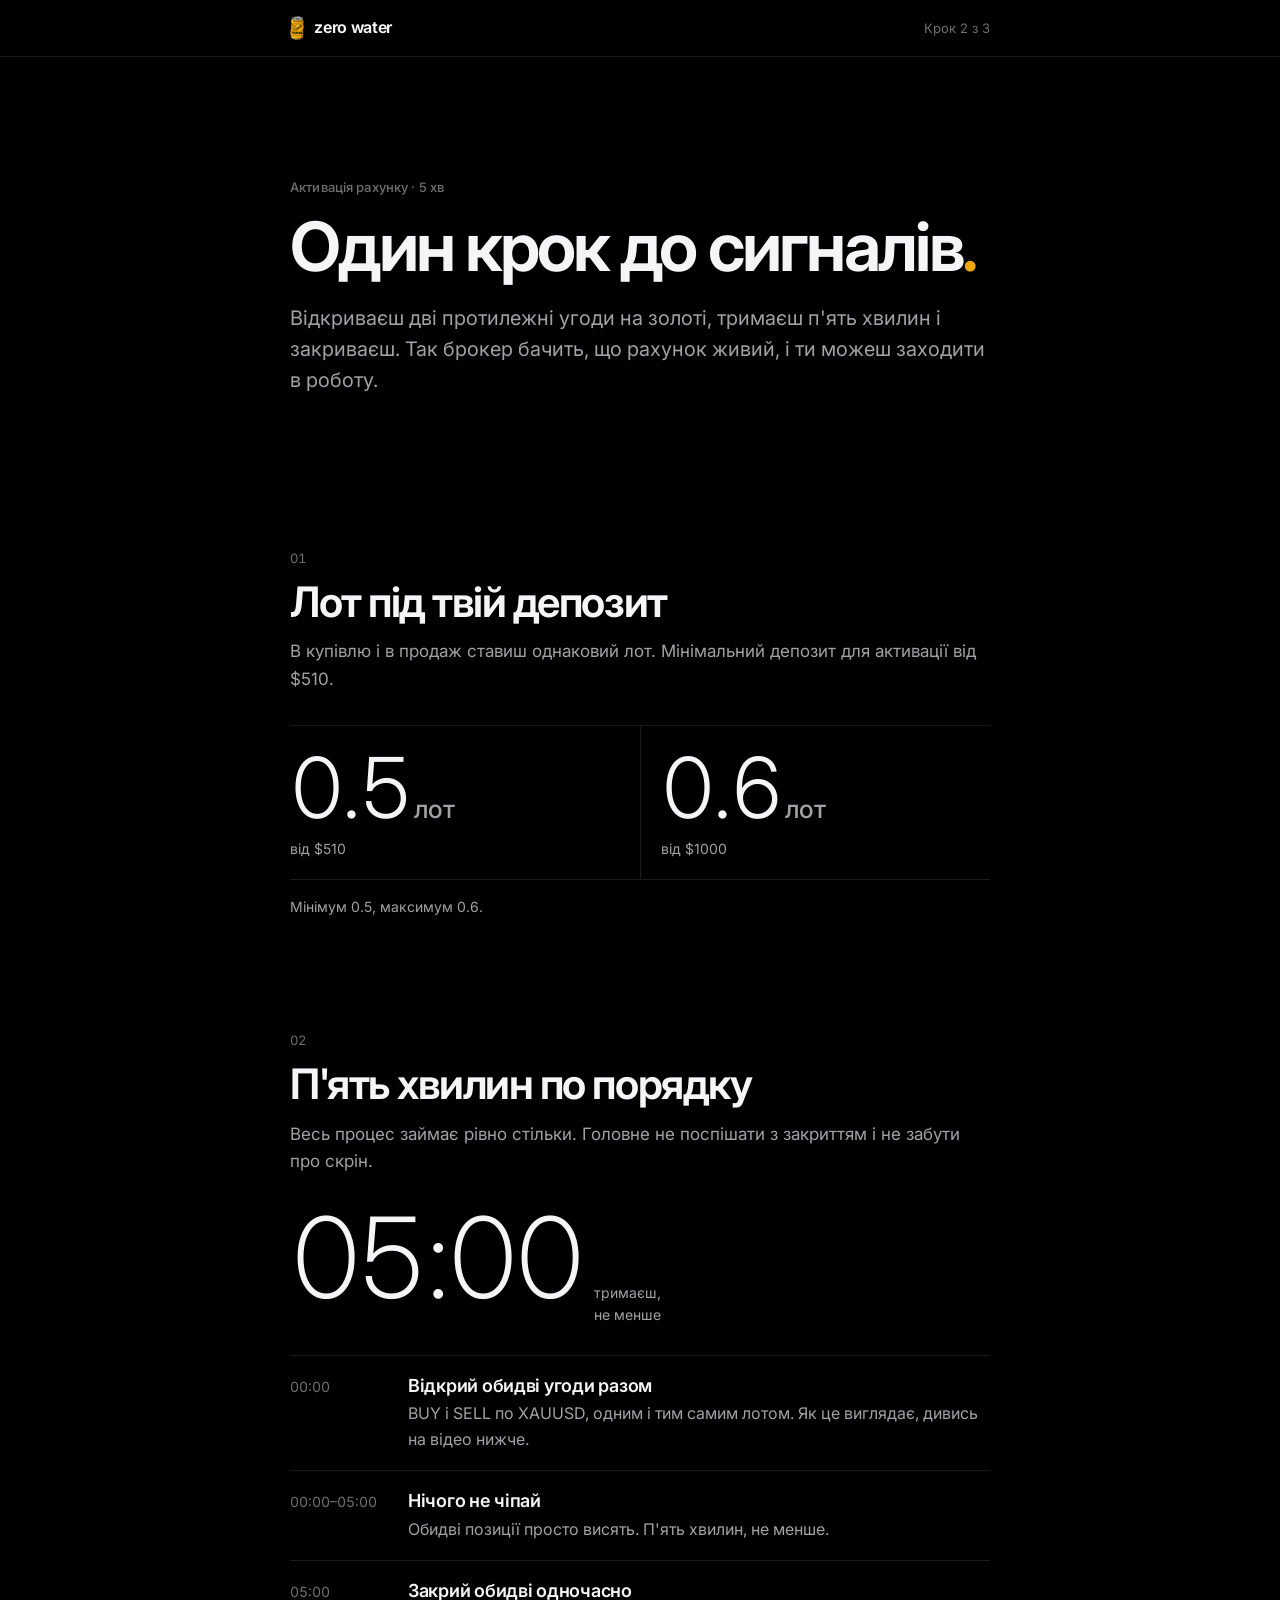
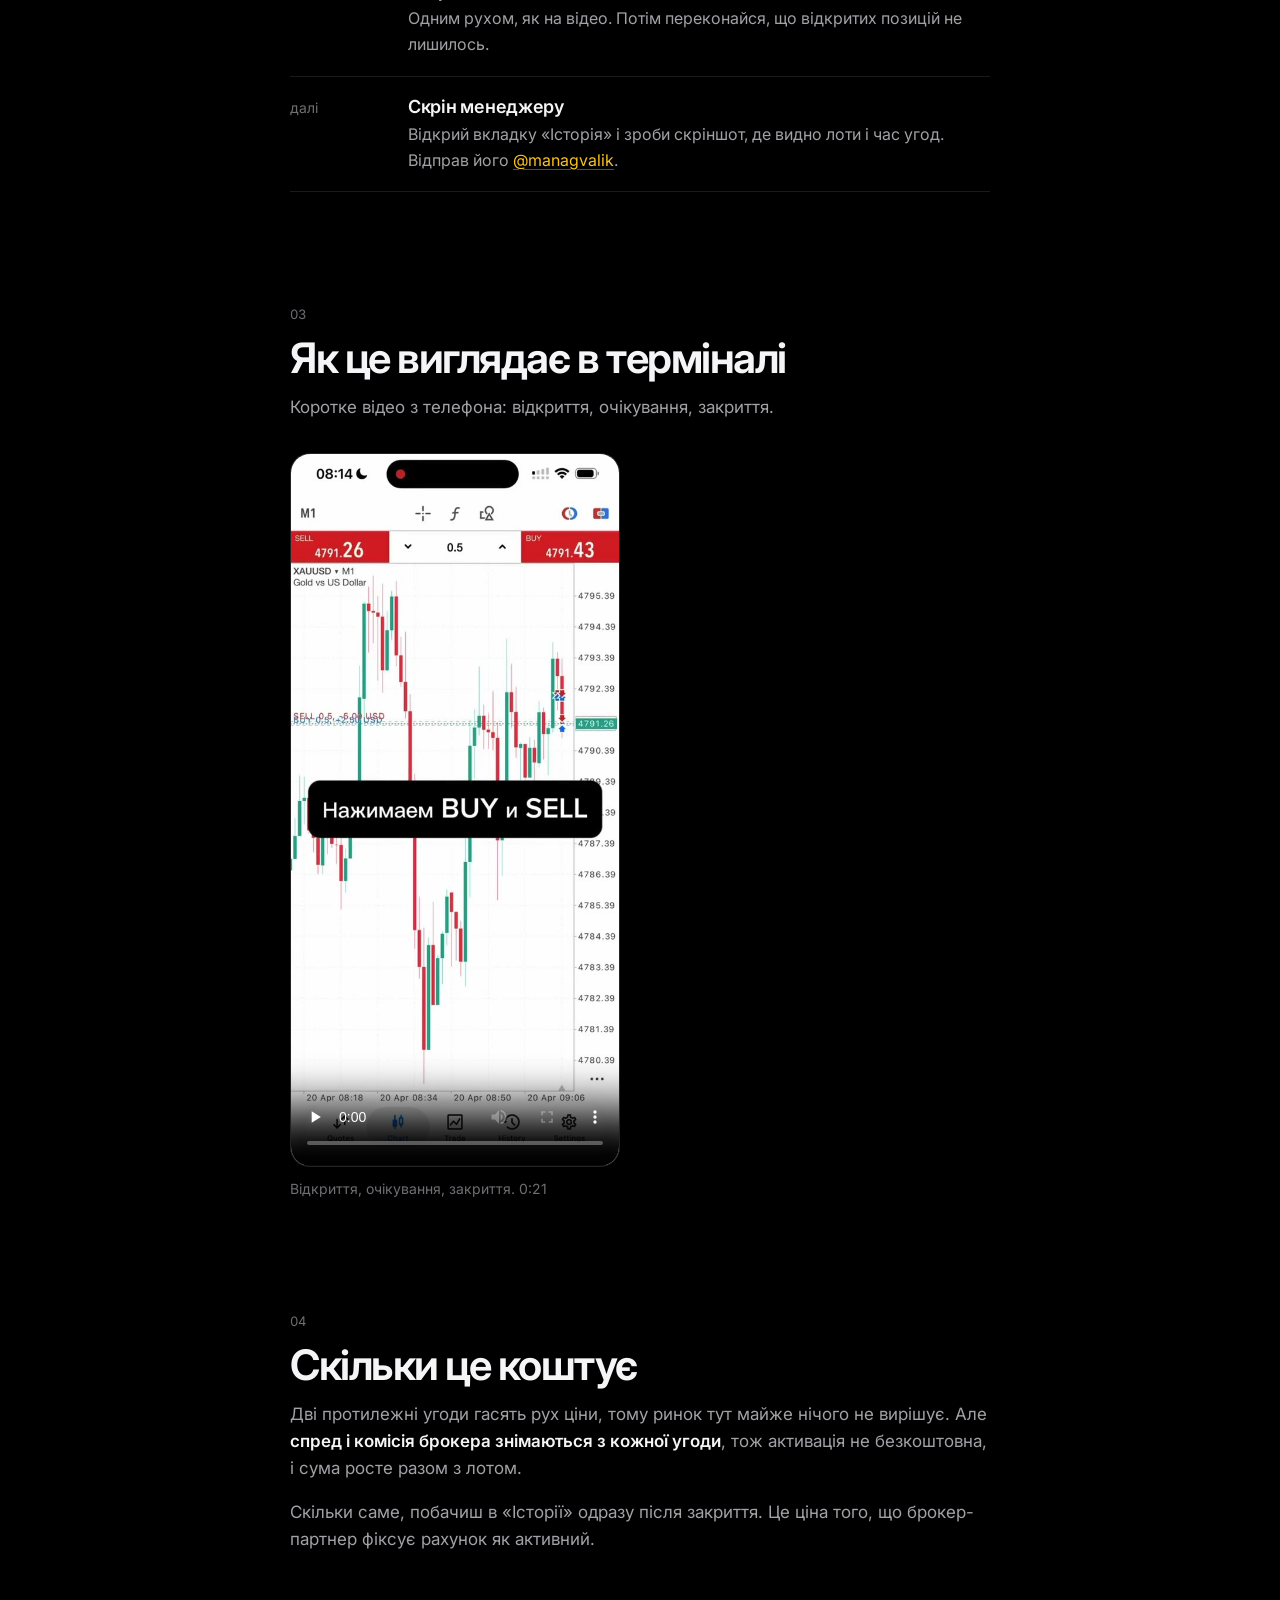
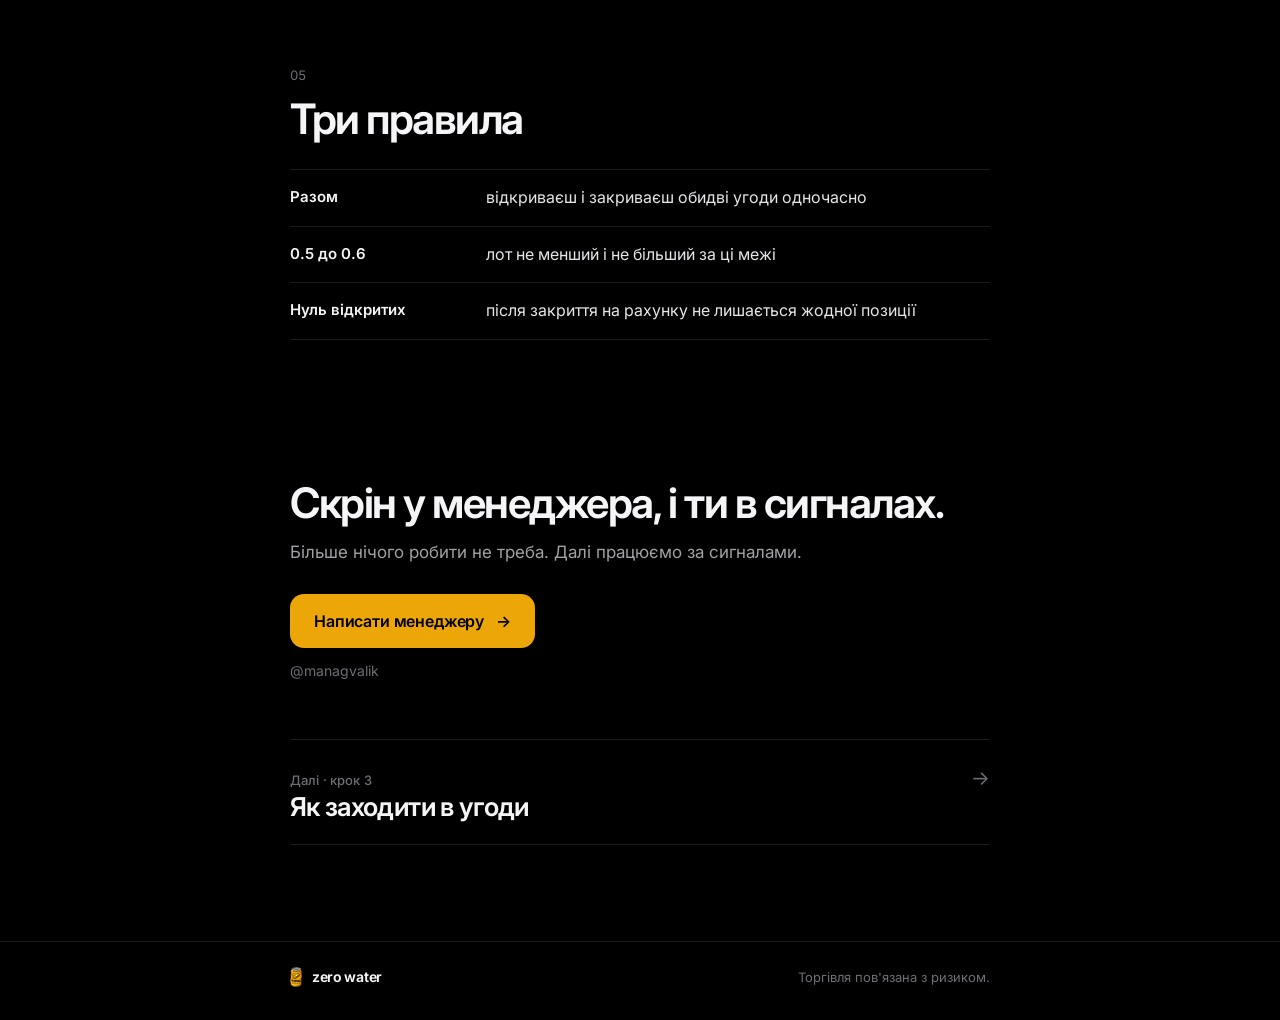
==== commit 86359278: "Zero Water: мінімальна версія - без анімації банки, капсули, циферблата і біжучого рядка - лише типо" ====
--- a/activation/index.html
+++ b/activation/index.html
@@ -19,93 +19,72 @@
 <link rel="apple-touch-icon" href="../apple-touch-icon.png">
 <link rel="preconnect" href="https://fonts.googleapis.com">
 <link rel="preconnect" href="https://fonts.gstatic.com" crossorigin>
-<link rel="stylesheet" href="https://fonts.googleapis.com/css2?family=Inter:opsz,wght@14..32,400..800&family=JetBrains+Mono:wght@400..600&display=swap">
-<link rel="stylesheet" href="../assets/zw.css?v=3">
+<link rel="stylesheet" href="https://fonts.googleapis.com/css2?family=Inter:opsz,wght@14..32,250..700&display=swap">
+<link rel="stylesheet" href="../assets/zw.css?v=4">
 <script>document.documentElement.classList.add('js')</script>
-<script src="../assets/zw.js?v=3" defer></script>
+<script src="../assets/zw.js?v=4" defer></script>
 </head>
 <body>
 <div class="prog" aria-hidden="true"><i></i></div>
 <header class="nav"><div class="wrap">
-  <a class="brand" href="../" aria-label="Zero Water, усі матеріали"><img src="../assets/can-icon.png" alt="" width="18" height="30"><b>zero water</b></a>
-  <span class="chip">крок 2 · 5 хв</span>
+  <a class="brand" href="../" aria-label="Zero Water, усі матеріали"><img src="../assets/can-icon.png" alt="" width="14" height="24"><b>zero water</b></a>
+  <span class="where">Крок 2 з 3</span>
 </div></header>
 <main>
-<section class="hero"><div class="wrap hero-grid">
-  <div>
-    <div class="eyebrow">крок 2 · активація рахунку</div>
-    <h1><span class="ln"><span>Один крок</span></span><span class="ln"><span>до сигналів<span class="y">.</span></span></span></h1>
-    <p class="lead">Відкриваєш дві протилежні угоди на золоті, тримаєш п'ять хвилин і закриваєш. Так брокер бачить, що рахунок живий, і ти можеш заходити в роботу.</p>
+<section class="hero wrap">
+  <span class="label">Активація рахунку · 5 хв</span>
+  <h1>Один крок до сигналів<span class="y">.</span></h1>
+  <p class="lead">Відкриваєш дві протилежні угоди на золоті, тримаєш п'ять хвилин і закриваєш. Так брокер бачить, що рахунок живий, і ти можеш заходити в роботу.</p>
+</section>
+<section class="sec wrap">
+  <span class="n rv">01</span>
+  <h2 class="rv">Лот під твій депозит</h2>
+  <p class="rv">В купівлю і в продаж ставиш однаковий лот. Мінімальний депозит для активації від $510.</p>
+  <div class="nums rv">
+    <div><span class="big">0.5<small>лот</small></span><span class="cap">від $510</span></div>
+    <div><span class="big">0.6<small>лот</small></span><span class="cap">від $1000</span></div>
   </div>
-  <div class="capsule-wrap fx">
-    <div class="capsule" role="img" aria-label="Дві угоди: купівля і продаж"><div class="half l"><span class="d">BUY</span><span class="w">Купівля</span></div><div class="half r"><span class="d">SELL</span><span class="w">Продаж</span></div></div>
-    <div class="pair">XAUUSD / GOLD / один лот в обидві сторони</div>
-  </div>
-</div></section>
-
-<section class="sec"><div class="wrap split">
-  <div class="sec-h rv"><div class="num">01</div><h2>Лот під твій депозит</h2><p>В купівлю і в продаж ставиш однаковий лот. Мінімальний депозит для активації від $510.</p></div>
-  <div class="sec-b">
-    <div class="scale-box rv">
-      <div class="scale">
-        <div class="seg hot"><div class="dep">від $510</div><div class="lot"><span data-count="0.5">0.5</span><small>лот</small></div></div>
-        <div class="seg"><div class="dep">від $1000</div><div class="lot"><span data-count="0.6">0.6</span><small>лот</small></div></div>
-      </div>
-      <div class="bar"><i></i></div>
-      <div class="ends"><span>мінімум 0.5</span><span>максимум 0.6</span></div>
-    </div>
-  </div>
-</div></section>
-
-<section class="sec"><div class="wrap split">
-  <div class="sec-h rv"><div class="num">02</div><h2>П'ять хвилин по порядку</h2><p>Весь процес займає рівно стільки. Головне не поспішати з закриттям і не забути про скрін.</p></div>
-  <div class="sec-b">
-    <div class="dial rv" role="img" aria-label="П'ять хвилин"><svg viewBox="0 0 300 300" aria-hidden="true"><line class="tick m" x1="150.0" y1="22.0" x2="150.0" y2="4.0"/><line class="tick" x1="164.0" y1="16.7" x2="165.1" y2="6.8"/><line class="tick" x1="177.9" y1="18.9" x2="179.9" y2="9.1"/><line class="tick" x1="191.4" y1="22.6" x2="194.5" y2="13.0"/><line class="tick" x1="204.5" y1="27.6" x2="208.6" y2="18.4"/><line class="tick m" x1="214.0" y1="39.1" x2="223.0" y2="23.6"/><line class="tick" x1="228.8" y1="41.6" x2="234.6" y2="33.5"/><line class="tick" x1="239.7" y1="50.4" x2="246.4" y2="43.0"/><line class="tick" x1="249.6" y1="60.3" x2="257.0" y2="53.6"/><line class="tick" x1="258.4" y1="71.2" x2="266.5" y2="65.4"/><line class="tick m" x1="260.9" y1="86.0" x2="276.4" y2="77.0"/><line class="tick" x1="272.4" y1="95.5" x2="281.6" y2="91.4"/><line class="tick" x1="277.4" y1="108.6" x2="287.0" y2="105.5"/><line class="tick" x1="281.1" y1="122.1" x2="290.9" y2="120.1"/><line class="tick" x1="283.3" y1="136.0" x2="293.2" y2="134.9"/><line class="tick m" x1="278.0" y1="150.0" x2="296.0" y2="150.0"/><line class="tick" x1="283.3" y1="164.0" x2="293.2" y2="165.1"/><line class="tick" x1="281.1" y1="177.9" x2="290.9" y2="179.9"/><line class="tick" x1="277.4" y1="191.4" x2="287.0" y2="194.5"/><line class="tick" x1="272.4" y1="204.5" x2="281.6" y2="208.6"/><line class="tick m" x1="260.9" y1="214.0" x2="276.4" y2="223.0"/><line class="tick" x1="258.4" y1="228.8" x2="266.5" y2="234.6"/><line class="tick" x1="249.6" y1="239.7" x2="257.0" y2="246.4"/><line class="tick" x1="239.7" y1="249.6" x2="246.4" y2="257.0"/><line class="tick" x1="228.8" y1="258.4" x2="234.6" y2="266.5"/><line class="tick m" x1="214.0" y1="260.9" x2="223.0" y2="276.4"/><line class="tick" x1="204.5" y1="272.4" x2="208.6" y2="281.6"/><line class="tick" x1="191.4" y1="277.4" x2="194.5" y2="287.0"/><line class="tick" x1="177.9" y1="281.1" x2="179.9" y2="290.9"/><line class="tick" x1="164.0" y1="283.3" x2="165.1" y2="293.2"/><line class="tick m" x1="150.0" y1="278.0" x2="150.0" y2="296.0"/><line class="tick" x1="136.0" y1="283.3" x2="134.9" y2="293.2"/><line class="tick" x1="122.1" y1="281.1" x2="120.1" y2="290.9"/><line class="tick" x1="108.6" y1="277.4" x2="105.5" y2="287.0"/><line class="tick" x1="95.5" y1="272.4" x2="91.4" y2="281.6"/><line class="tick m" x1="86.0" y1="260.9" x2="77.0" y2="276.4"/><line class="tick" x1="71.2" y1="258.4" x2="65.4" y2="266.5"/><line class="tick" x1="60.3" y1="249.6" x2="53.6" y2="257.0"/><line class="tick" x1="50.4" y1="239.7" x2="43.0" y2="246.4"/><line class="tick" x1="41.6" y1="228.8" x2="33.5" y2="234.6"/><line class="tick m" x1="39.1" y1="214.0" x2="23.6" y2="223.0"/><line class="tick" x1="27.6" y1="204.5" x2="18.4" y2="208.6"/><line class="tick" x1="22.6" y1="191.4" x2="13.0" y2="194.5"/><line class="tick" x1="18.9" y1="177.9" x2="9.1" y2="179.9"/><line class="tick" x1="16.7" y1="164.0" x2="6.8" y2="165.1"/><line class="tick m" x1="22.0" y1="150.0" x2="4.0" y2="150.0"/><line class="tick" x1="16.7" y1="136.0" x2="6.8" y2="134.9"/><line class="tick" x1="18.9" y1="122.1" x2="9.1" y2="120.1"/><line class="tick" x1="22.6" y1="108.6" x2="13.0" y2="105.5"/><line class="tick" x1="27.6" y1="95.5" x2="18.4" y2="91.4"/><line class="tick m" x1="39.1" y1="86.0" x2="23.6" y2="77.0"/><line class="tick" x1="41.6" y1="71.2" x2="33.5" y2="65.4"/><line class="tick" x1="50.4" y1="60.3" x2="43.0" y2="53.6"/><line class="tick" x1="60.3" y1="50.4" x2="53.6" y2="43.0"/><line class="tick" x1="71.2" y1="41.6" x2="65.4" y2="33.5"/><line class="tick m" x1="86.0" y1="39.1" x2="77.0" y2="23.6"/><line class="tick" x1="95.5" y1="27.6" x2="91.4" y2="18.4"/><line class="tick" x1="108.6" y1="22.6" x2="105.5" y2="13.0"/><line class="tick" x1="122.1" y1="18.9" x2="120.1" y2="9.1"/><line class="tick" x1="136.0" y1="16.7" x2="134.9" y2="6.8"/><circle class="track" cx="150" cy="150" r="114"/><circle class="arc" cx="150" cy="150" r="114" pathLength="100" transform="rotate(-90 150 150)"/></svg><div class="glow"></div><div class="face"><b data-clock="300">05:00</b><span>тримаєш, не менше</span></div></div>
-    <ol class="tl">
-      <li class="rv"><span class="t">00:00</span><h3>Відкрий обидві угоди разом</h3><p>BUY і SELL по XAUUSD, одним і тим самим лотом. Як це виглядає, дивись на відео нижче.</p></li>
-      <li class="rv"><span class="t">00:00-05:00</span><h3>Нічого не чіпай</h3><p>Обидві позиції просто висять. П'ять хвилин, не менше.</p></li>
-      <li class="rv"><span class="t">05:00</span><h3>Закрий обидві одночасно</h3><p>Одним рухом, як на відео. Потім переконайся, що відкритих позицій не лишилось.</p></li>
-      <li class="rv"><span class="t">далі</span><h3>Скрін менеджеру</h3><p>Відкрий вкладку «Історія» і зроби скріншот, де видно лоти і час угод. Відправ його <a class="inl" href="https://t.me/managvalik" target="_blank" rel="noopener">@managvalik</a>.</p></li>
-    </ol>
-  </div>
-</div></section>
-
-<section class="sec"><div class="wrap split">
-  <div class="sec-h rv"><div class="num">03</div><h2>Як це виглядає в терміналі</h2><p>Коротке відео з телефона: відкриття, очікування, закриття.</p></div>
-  <div class="sec-b">
-    <div class="media rv"><div class="phone"><video controls playsinline preload="none" poster="act-poster.jpg" width="720" height="1560"><source src="act.mp4" type="video/mp4">Твій браузер не тягне це відео. Онови його або відкрий сторінку в іншому.</video></div><p class="vcap"><i>01</i><span>Відкриття, 5 хвилин, закриття. 0:21</span></p></div>
-  </div>
-</div></section>
-
-<section class="sec"><div class="wrap split">
-  <div class="sec-h rv"><div class="num">04</div><h2>Скільки це коштує</h2></div>
-  <div class="sec-b">
-    <div class="note rv"><p>Дві протилежні угоди гасять рух ціни, тому ринок тут майже нічого не вирішує. Але <b>спред і комісія брокера знімаються з кожної угоди</b>, тож активація не безкоштовна, і сума росте разом з лотом.</p><p>Скільки саме, побачиш в «Історії» одразу після закриття. Це ціна того, що брокер-партнер фіксує рахунок як активний.</p></div>
-  </div>
-</div></section>
-
-<section class="sec"><div class="wrap">
-  <div class="num rv">три правила</div>
-  <div class="rules" style="margin-top:24px">
-    <div class="rule rv"><b>Разом</b><span>відкриваєш і закриваєш обидві угоди одночасно</span></div>
-    <div class="rule rv" style="--d:1"><b>0.5 до 0.6</b><span>лот не менший і не більший за ці межі</span></div>
-    <div class="rule rv" style="--d:2"><b>Нуль відкритих</b><span>після закриття на рахунку не лишається жодної позиції</span></div>
-  </div>
-</div></section>
-
-<section class="end"><div class="wrap">
-  <div class="num rv">фініш</div>
-  <h2 class="rv">Скрін у менеджера, і ти в сигналах<span class="y">.</span></h2>
+  <p class="muted rv">Мінімум 0.5, максимум 0.6.</p>
+</section>
+<section class="sec wrap">
+  <span class="n rv">02</span>
+  <h2 class="rv">П'ять хвилин по порядку</h2>
+  <p class="rv">Весь процес займає рівно стільки. Головне не поспішати з закриттям і не забути про скрін.</p>
+  <div class="time rv"><b>05:00</b><span>тримаєш,<br>не менше</span></div>
+  <ol class="tl rv">
+    <li><span class="t">00:00</span><div><h3>Відкрий обидві угоди разом</h3><p>BUY і SELL по XAUUSD, одним і тим самим лотом. Як це виглядає, дивись на відео нижче.</p></div></li>
+    <li><span class="t">00:00–05:00</span><div><h3>Нічого не чіпай</h3><p>Обидві позиції просто висять. П'ять хвилин, не менше.</p></div></li>
+    <li><span class="t">05:00</span><div><h3>Закрий обидві одночасно</h3><p>Одним рухом, як на відео. Потім переконайся, що відкритих позицій не лишилось.</p></div></li>
+    <li><span class="t">далі</span><div><h3>Скрін менеджеру</h3><p>Відкрий вкладку «Історія» і зроби скріншот, де видно лоти і час угод. Відправ його <a class="inl" href="https://t.me/managvalik" target="_blank" rel="noopener">@managvalik</a>.</p></div></li>
+  </ol>
+</section>
+<section class="sec wrap">
+  <span class="n rv">03</span>
+  <h2 class="rv">Як це виглядає в терміналі</h2>
+  <p class="rv">Коротке відео з телефона: відкриття, очікування, закриття.</p>
+  <figure class="vid rv"><video controls playsinline preload="none" poster="act-poster.jpg" width="720" height="1560"><source src="act.mp4" type="video/mp4">Твій браузер не тягне це відео. Онови його або відкрий сторінку в іншому.</video><figcaption>Відкриття, очікування, закриття. 0:21</figcaption></figure>
+</section>
+<section class="sec wrap">
+  <span class="n rv">04</span>
+  <h2 class="rv">Скільки це коштує</h2>
+  <p class="rv">Дві протилежні угоди гасять рух ціни, тому ринок тут майже нічого не вирішує. Але <b>спред і комісія брокера знімаються з кожної угоди</b>, тож активація не безкоштовна, і сума росте разом з лотом.</p>
+  <p class="rv">Скільки саме, побачиш в «Історії» одразу після закриття. Це ціна того, що брокер-партнер фіксує рахунок як активний.</p>
+</section>
+<section class="sec wrap">
+  <span class="n rv">05</span>
+  <h2 class="rv">Три правила</h2>
+  <dl class="dl rv strong"><div><dt>Разом</dt><dd>відкриваєш і закриваєш обидві угоди одночасно</dd></div><div><dt>0.5 до 0.6</dt><dd>лот не менший і не більший за ці межі</dd></div><div><dt>Нуль відкритих</dt><dd>після закриття на рахунку не лишається жодної позиції</dd></div></dl>
+</section>
+<section class="end wrap">
+  <h2 class="rv">Скрін у менеджера, і ти в сигналах.</h2>
   <p class="rv">Більше нічого робити не треба. Далі працюємо за сигналами.</p>
-  <a class="btn rv" href="https://t.me/managvalik" target="_blank" rel="noopener">Написати менеджеру<span class="ar"><svg viewBox="0 0 24 24" aria-hidden="true"><path d="M5 12h14M13 6l6 6-6 6"/></svg></span></a>
+  <a class="btn rv" href="https://t.me/managvalik" target="_blank" rel="noopener">Написати менеджеру <i>→</i></a>
   <span class="handle">@managvalik</span>
-  <a class="next rv" href="../guide/"><div><i>далі · крок 3</i><b>Як заходити в угоди</b></div><span class="ar"><svg viewBox="0 0 24 24" aria-hidden="true"><path d="M5 12h14M13 6l6 6-6 6"/></svg></span></a>
-</div></section>
-
+  <ul class="rows plain next rv"><li><a href="../guide/"><span><span class="label">Далі · крок 3</span><b>Як заходити в угоди</b></span><span class="go">→</span></a></li></ul>
+</section>
 </main>
-<div class="mq" aria-hidden="true"><div class="t"><div class="g"><span>ZERO</span><span class="f">WATER</span><em></em><span>TEMKA</span><span class="f">WITH GOLD</span><em></em></div><div class="g"><span>ZERO</span><span class="f">WATER</span><em></em><span>TEMKA</span><span class="f">WITH GOLD</span><em></em></div></div></div>
 <footer class="foot"><div class="wrap">
-  <a class="brand" href="../"><img src="../assets/can-icon.png" alt="" width="15" height="24"><b>zero water<i>| gold</i></b></a>
+  <a class="brand" href="../"><img src="../assets/can-icon.png" alt="" width="12" height="20"><b>zero water</b></a>
   <small>Торгівля пов'язана з ризиком.</small>
 </div></footer>
 </body>
--- a/assets/zw.css
+++ b/assets/zw.css
@@ -1,434 +1,213 @@
-/* zero water · спільний стиль усіх сторінок */
+/* zero water · мінімальний стиль усіх сторінок */
 :root{
-  --bg:#000;--s1:#0b0b0c;--s2:#121214;--s3:#1b1b1e;
-  --line:rgba(255,255,255,.08);--line2:rgba(255,255,255,.15);
-  --ink:#f5f5f7;--soft:#a1a1a6;--mute:#6e6e73;
-  --y:#eda607;--y2:#f9c21f;--y3:#fcd440;--yd:rgba(237,166,7,.10);--yl:rgba(237,166,7,.32);
-  --red:#ff453a;--green:#30d158;--orange:#ff9f0a;
-  --r:22px;--r2:30px;--pad:20px;--max:1160px;
+  --bg:#000;--ink:#f5f5f7;--soft:#a1a1a6;--mute:#6e6e73;
+  --line:rgba(255,255,255,.10);--line2:rgba(255,255,255,.18);
+  --y:#eda607;--y2:#f9c21f;--red:#ff453a;--green:#30d158;--orange:#ff9f0a;
+  --pad:24px;--col:700px;
   --f:"Inter",-apple-system,BlinkMacSystemFont,"SF Pro Text","Segoe UI",Roboto,Arial,sans-serif;
-  --m:"JetBrains Mono",ui-monospace,SFMono-Regular,Menlo,Consolas,monospace;
-  --ease:cubic-bezier(.16,1,.3,1);
+  --ease:cubic-bezier(.2,.7,.2,1);
   color-scheme:dark;
 }
-@media (min-width:768px){:root{--pad:32px}}
-@media (min-width:1200px){:root{--pad:48px}}
+@media (min-width:768px){:root{--pad:40px}}
 
 *,*::before,*::after{box-sizing:border-box;margin:0;padding:0}
-html{background:#000;-webkit-text-size-adjust:100%;text-size-adjust:100%;scroll-padding-top:80px}
-body{background:var(--bg);color:var(--ink);font-family:var(--f);font-size:16.5px;line-height:1.6;font-optical-sizing:auto;-webkit-font-smoothing:antialiased;-moz-osx-font-smoothing:grayscale;overflow-x:hidden;-webkit-tap-highlight-color:transparent}
-img,video,svg{display:block;max-width:100%}
+html{background:#000;-webkit-text-size-adjust:100%;text-size-adjust:100%;scroll-padding-top:72px}
+body{background:var(--bg);color:var(--ink);font-family:var(--f);font-size:17px;line-height:1.6;font-optical-sizing:auto;-webkit-font-smoothing:antialiased;-moz-osx-font-smoothing:grayscale;overflow-x:hidden;-webkit-tap-highlight-color:transparent}
+img,video{display:block;max-width:100%}
 a{color:inherit}
-b,strong{font-weight:650}
+b,strong{font-weight:600;color:var(--ink)}
 ::selection{background:var(--y);color:#000}
-:focus-visible{outline:2px solid var(--y2);outline-offset:3px;border-radius:6px}
-.wrap{width:100%;max-width:var(--max);margin:0 auto;padding:0 var(--pad)}
+:focus-visible{outline:2px solid var(--y2);outline-offset:3px;border-radius:4px}
+.wrap{width:100%;max-width:calc(var(--col) + var(--pad)*2);margin:0 auto;padding:0 var(--pad)}
 .y{color:var(--y)}
-.mono{font-family:var(--m)}
-
-/* прогрес прокрутки */
+
+/* тонкий прогрес зверху */
 .prog{position:fixed;left:0;right:0;top:0;height:2px;z-index:80;pointer-events:none}
 .prog i{display:block;height:100%;background:var(--y);transform-origin:0 50%;transform:scaleX(0)}
 
 /* шапка */
-.nav{position:sticky;top:0;z-index:60;padding-top:env(safe-area-inset-top,0px)}
-.nav::before{content:"";position:absolute;inset:0;background:rgba(0,0,0,.72);-webkit-backdrop-filter:saturate(1.6) blur(18px);backdrop-filter:saturate(1.6) blur(18px);border-bottom:1px solid var(--line)}
-.nav .wrap{position:relative;display:flex;align-items:center;justify-content:space-between;gap:12px;height:62px}
-.brand{display:inline-flex;align-items:center;gap:11px;text-decoration:none;min-width:0}
-.brand img{height:30px;width:auto;flex:none;transition:transform .6s var(--ease)}
-.brand:hover img{transform:rotate(-8deg) translateY(-2px)}
-.brand b{font-size:17px;font-weight:750;letter-spacing:-.035em;line-height:1;white-space:nowrap}
-.brand b i{font-style:normal;color:var(--mute);font-weight:500;margin-left:6px}
-.chip{font-family:var(--m);font-size:10.5px;letter-spacing:.14em;text-transform:uppercase;color:var(--y2);border:1px solid var(--line2);border-radius:999px;padding:7px 12px;white-space:nowrap;line-height:1}
+.nav{position:sticky;top:0;z-index:60;padding-top:env(safe-area-inset-top,0px);background:rgba(0,0,0,.8);-webkit-backdrop-filter:blur(16px);backdrop-filter:blur(16px);border-bottom:1px solid var(--line)}
+.nav .wrap{display:flex;align-items:center;justify-content:space-between;gap:16px;height:56px}
+.brand{display:inline-flex;align-items:center;gap:10px;text-decoration:none}
+.brand img{height:24px;width:auto}
+.brand b{font-size:16px;font-weight:650;letter-spacing:-.02em}
+.where{font-size:13px;color:var(--mute);white-space:nowrap}
 
 /* перший екран */
-.hero{position:relative;padding:52px 0 36px}
-.eyebrow{display:flex;align-items:center;gap:10px;font-family:var(--m);font-size:11px;letter-spacing:.16em;text-transform:uppercase;color:var(--y2);line-height:1.4}
-.eyebrow::before{content:"";flex:none;width:7px;height:7px;background:var(--y)}
-h1{font-weight:760;font-size:clamp(44px,12.4vw,112px);line-height:.94;letter-spacing:-.05em;margin-top:20px}
-.ln{display:block;overflow:hidden;padding:0 .04em .1em 0;margin-bottom:-.1em}
-.ln>span{display:block}
-.lead{color:var(--soft);font-size:17px;line-height:1.6;max-width:620px;margin-top:22px}
-.lead b,.lead strong{color:var(--ink)}
+.hero{padding-top:64px;padding-bottom:24px}
+.label{display:block;font-size:13px;font-weight:500;letter-spacing:.01em;color:var(--mute)}
+.label.hot{color:var(--y2)}
+h1{margin-top:14px;font-weight:650;font-size:clamp(40px,10.4vw,68px);line-height:1.02;letter-spacing:-.04em}
+.lead{margin-top:22px;color:var(--soft);font-size:18px;line-height:1.55}
+.lead b{color:var(--ink)}
 .lead+.lead{margin-top:12px}
-@media (min-width:768px){.hero{padding:92px 0 64px}.lead{font-size:19px}}
+@media (min-width:768px){.hero{padding-top:120px;padding-bottom:40px}.lead{font-size:20px}}
+.mark{height:132px;width:auto;margin-bottom:34px}
+@media (min-width:768px){.mark{height:168px}}
 
 /* секції */
-.sec{position:relative;padding:56px 0;border-top:1px solid var(--line)}
-.num{display:flex;align-items:center;gap:12px;font-family:var(--m);font-size:11.5px;letter-spacing:.16em;text-transform:uppercase;color:var(--y2)}
-.num::after{content:"";height:1px;width:40px;background:var(--line2)}
-.kick{display:block;font-family:var(--m);font-size:11.5px;letter-spacing:.14em;text-transform:uppercase;color:var(--mute);margin-top:18px}
-h2{font-weight:720;font-size:clamp(31px,7.6vw,60px);line-height:1;letter-spacing:-.045em;margin-top:16px}
-.kick+h2{margin-top:8px}
-h3{font-size:17.5px;font-weight:650;letter-spacing:-.02em;line-height:1.3}
-.sec-h>p{color:var(--soft);font-size:16.5px;max-width:560px;margin-top:16px}
-.sec-h>p b{color:var(--ink)}
-.sec-b{margin-top:30px}
-.sec-b>p{color:var(--soft);font-size:16.5px;max-width:680px;margin-top:16px}
-.sec-b>p:first-child{margin-top:0}
-.sec-b>p b,.sec-b>p strong{color:var(--ink)}
-.sec-b>h3{margin-top:34px}
-@media (min-width:1000px){
-  .sec{padding:104px 0}
-  .split{display:grid;grid-template-columns:minmax(0,5fr) minmax(0,7fr);gap:72px;align-items:start}
-  .split>.sec-h{position:sticky;top:110px}
-  .split>.sec-b{margin-top:0}
-}
-
-/* кроки */
-.steps{display:grid;gap:10px;list-style:none}
-.steps+.steps,.cards2+.steps{margin-top:10px}
-.step{display:grid;grid-template-columns:34px minmax(0,1fr);gap:16px;padding:18px 18px 19px;border:1px solid var(--line);border-radius:var(--r);background:var(--s1);transition:border-color .4s,background .4s}
-.step .i{width:34px;height:34px;border-radius:50%;border:1px solid var(--line2);display:grid;place-items:center;font-family:var(--m);font-size:12.5px;color:var(--y2);line-height:1}
-.step h3{padding-top:6px}
-.step p{color:var(--soft);font-size:15.5px;line-height:1.55;margin-top:4px}
-.step h3+p{margin-top:4px}
-.step>div>p:first-child{margin-top:6px;color:#d8d8dc}
-.step p b{color:var(--ink)}
-@media (hover:hover){.step:hover{border-color:var(--line2);background:var(--s2)}}
-
-/* примітки */
-.note{position:relative;margin-top:16px;padding:18px 20px 18px 44px;border-radius:var(--r);border:1px solid var(--line);background:var(--s1)}
-.note::before{content:"";position:absolute;left:20px;top:27px;width:8px;height:8px;background:var(--y)}
-.note p{color:#d2d2d7;font-size:15.5px;line-height:1.6}
-.note p+p{margin-top:10px}
-.note b,.note strong{color:#fff}
-.note.hot{background:var(--yd);border-color:var(--yl)}
-.note.hot p{color:#f3ead6}
-.note.big p{font-size:17px;font-weight:600;color:#fff;letter-spacing:-.01em}
-.quote,.sec-b>p.quote{font-size:clamp(25px,6vw,44px);font-weight:700;letter-spacing:-.04em;line-height:1.08;max-width:860px;margin-top:34px;color:var(--ink)}
-.quote .y{color:var(--y)}
-
-/* кнопки */
-.btn{display:inline-flex;align-items:center;justify-content:space-between;gap:16px;min-height:58px;padding:9px 9px 9px 26px;border-radius:999px;background:var(--y);color:#000;text-decoration:none;font-weight:680;font-size:16px;letter-spacing:-.01em;line-height:1.2;transition:transform .5s var(--ease),background .3s}
-.btn .ar{flex:none;width:40px;height:40px;border-radius:50%;background:#000;display:grid;place-items:center;transition:transform .55s var(--ease)}
-.btn .ar svg{width:16px;height:16px;fill:none;stroke:var(--y2);stroke-width:2.2;stroke-linecap:round;stroke-linejoin:round}
-.btn:active{transform:scale(.97)}
-.btn.ghost{background:transparent;color:var(--ink);border:1px solid var(--line2)}
-.btn.ghost .ar{background:var(--s3)}
-.btn.ghost .ar svg{stroke:var(--ink)}
-@media (hover:hover){.btn:hover{background:var(--y2)}.btn:hover .ar{transform:rotate(-45deg)}.btn.ghost:hover{background:var(--s2);border-color:var(--yl)}}
-.handle{display:block;margin-top:14px;font-family:var(--m);font-size:12.5px;letter-spacing:.04em;color:var(--mute)}
-.inl{color:var(--y2);text-decoration:underline;text-decoration-color:var(--yl);text-underline-offset:3px;text-decoration-thickness:1px}
+.sec{padding-top:64px}
+.sec>.n{display:block;font-size:13px;color:var(--mute);font-variant-numeric:tabular-nums}
+h2{margin-top:10px;font-weight:640;font-size:clamp(28px,6.6vw,42px);line-height:1.08;letter-spacing:-.035em}
+h3{font-size:18px;font-weight:600;letter-spacing:-.015em;line-height:1.35}
+.sec>p,.sec>.p{margin-top:16px;color:var(--soft)}
+.sec>p b,.sec>p strong{color:var(--ink)}
+.sec>h3{margin-top:44px}
+.sec>h2+p{margin-top:14px}
+@media (min-width:768px){.sec{padding-top:112px}}
+
+/* кроки: просто список з лініями */
+.steps{list-style:none;margin-top:28px;border-bottom:1px solid var(--line)}
+.steps li{display:grid;grid-template-columns:34px minmax(0,1fr);gap:12px;padding:18px 0;border-top:1px solid var(--line)}
+.steps .k{font-size:15px;color:var(--mute);font-variant-numeric:tabular-nums;padding-top:1px}
+.steps p{color:var(--soft);font-size:16px;margin-top:3px}
+.steps h3+p{margin-top:3px}
+.steps li>div>p:first-child{margin-top:0;color:#d4d4d8}
+.steps p b{color:var(--ink)}
+
+/* примітки: підпис + текст, без рамок */
+.aside{margin-top:28px}
+.aside .label{margin-bottom:6px}
+.aside p{color:#d4d4d8;font-size:16px}
+.aside p+p{margin-top:10px}
+.aside b,.aside strong{color:#fff}
+.aside.big p{font-size:20px;font-weight:600;letter-spacing:-.02em;line-height:1.35;color:#fff}
+
+.quote{margin-top:40px;font-size:clamp(24px,5.4vw,34px);font-weight:620;letter-spacing:-.03em;line-height:1.2;color:var(--ink)}
+
+/* визначення: ключ — значення */
+.dl{margin-top:28px;border-bottom:1px solid var(--line)}
+.dl>div{display:grid;grid-template-columns:110px minmax(0,1fr);gap:16px;padding:15px 0;border-top:1px solid var(--line)}
+.dl dt,.dl .dt{color:var(--mute);font-size:15px}
+.dl dd,.dl .dd{color:#e6e6ea;font-size:16px}
+.dl dd.big{font-size:20px;font-weight:600;color:var(--ink);letter-spacing:-.02em}
+.dl dd.sl{color:var(--red)}
+@media (min-width:768px){.dl>div{grid-template-columns:160px minmax(0,1fr)}}
+
+/* великі цифри */
+.nums{display:grid;grid-template-columns:repeat(var(--c,2),minmax(0,1fr));margin-top:32px;border-top:1px solid var(--line);border-bottom:1px solid var(--line)}
+.nums>div{padding:22px 0 20px}
+.nums>div+div{padding-left:20px;border-left:1px solid var(--line)}
+.nums .big{display:block;font-size:clamp(52px,15vw,84px);font-weight:300;letter-spacing:-.05em;line-height:.95;font-variant-numeric:tabular-nums}
+.nums .big small{font-size:.3em;font-weight:500;letter-spacing:-.01em;color:var(--soft);margin-left:6px}
+.nums .cap{display:block;margin-top:12px;font-size:14px;color:var(--soft);line-height:1.4}
+.nums.four{--c:2}
+.nums.four>div:nth-child(3),.nums.four>div:nth-child(4){border-top:1px solid var(--line)}
+.nums.four>div:nth-child(3){padding-left:0;border-left:0}
+.muted{margin-top:14px;font-size:14px;color:var(--mute)}
+
+/* таймінг */
+.time{display:flex;align-items:baseline;gap:14px;margin-top:32px}
+.time b{font-size:clamp(64px,19vw,112px);font-weight:250;letter-spacing:-.05em;line-height:.9;font-variant-numeric:tabular-nums}
+.time span{font-size:14px;color:var(--soft)}
+.tl{list-style:none;margin-top:28px;border-bottom:1px solid var(--line)}
+.tl li{display:grid;grid-template-columns:104px minmax(0,1fr);gap:14px;padding:18px 0;border-top:1px solid var(--line)}
+.tl .t{font-size:14px;color:var(--mute);font-variant-numeric:tabular-nums;padding-top:2px}
+.tl p{color:var(--soft);font-size:16px;margin-top:3px}
+@media (max-width:420px){.tl li{grid-template-columns:1fr;gap:4px}}
+
+/* таблиця */
+.tbl{width:100%;margin-top:28px;border-collapse:collapse;font-variant-numeric:tabular-nums}
+.tbl th{text-align:left;font-size:13px;font-weight:500;color:var(--mute);padding:0 0 12px}
+.tbl th:last-child,.tbl td:last-child{text-align:right}
+.tbl td{padding:14px 0;border-top:1px solid var(--line);font-size:16px;color:#e6e6ea}
+.tbl tr:last-child td{border-bottom:1px solid var(--line)}
+
+/* ризик */
+.risk{list-style:none;margin-top:28px;border-bottom:1px solid var(--line)}
+.risk li{display:grid;grid-template-columns:14px 110px minmax(0,1fr);gap:10px;align-items:baseline;padding:16px 0;border-top:1px solid var(--line)}
+.risk i{width:8px;height:8px;border-radius:50%;background:var(--c)}
+.risk b{font-size:17px}
+.risk span{color:var(--soft);font-size:16px}
+
+/* кнопки й посилання */
+.btn{display:inline-flex;align-items:center;gap:12px;height:54px;padding:0 24px;border-radius:14px;background:var(--y);color:#000;text-decoration:none;font-weight:600;font-size:16px;letter-spacing:-.01em;transition:background .25s,transform .25s}
+.btn i{font-style:normal;transition:transform .3s var(--ease)}
+.btn:active{transform:scale(.98)}
+@media (hover:hover){.btn:hover{background:var(--y2)}.btn:hover i{transform:translateX(3px)}}
+.btn.line{background:transparent;color:var(--ink);border:1px solid var(--line2);height:48px;padding:0 18px;font-size:15px}
+@media (hover:hover){.btn.line:hover{background:transparent;border-color:var(--ink)}}
+.handle{display:block;margin-top:12px;font-size:14px;color:var(--mute)}
+.inl{color:var(--y2);text-decoration:underline;text-decoration-thickness:1px;text-underline-offset:3px;text-decoration-color:rgba(249,194,31,.4)}
 .inl:hover{text-decoration-color:var(--y2)}
 
-/* медіа: телефон із відео */
-.media{display:grid;justify-items:center;gap:16px}
-@media (min-width:1000px){.split .media{justify-items:start}}
-.phone{position:relative;width:100%;max-width:320px;padding:7px;border-radius:38px;background:linear-gradient(180deg,#1d1d20,#0a0a0b);border:1px solid var(--line2);box-shadow:0 40px 90px -40px rgba(237,166,7,.25),0 30px 60px -30px rgba(0,0,0,.9)}
-.phone video{width:100%;height:auto;border-radius:31px;background:#000}
-.play{position:absolute;inset:7px;border:0;border-radius:31px;background:linear-gradient(180deg,rgba(0,0,0,0) 40%,rgba(0,0,0,.55));display:grid;place-items:center;cursor:pointer;color:#000}
-.play i{position:relative;width:76px;height:76px;border-radius:50%;background:var(--y);display:grid;place-items:center;transition:transform .5s var(--ease)}
-.play i::before{content:"";position:absolute;inset:-10px;border-radius:50%;border:1px solid var(--y);opacity:.6;animation:ring 2.4s var(--ease) infinite}
-.play i::after{content:"";margin-left:6px;border-left:20px solid #000;border-top:12px solid transparent;border-bottom:12px solid transparent}
-.play:active i{transform:scale(.9)}
-.play em{position:absolute;left:0;right:0;bottom:22px;text-align:center;font-style:normal;font-family:var(--m);font-size:11px;letter-spacing:.16em;text-transform:uppercase;color:#fff}
-@keyframes ring{0%{transform:scale(.85);opacity:.7}100%{transform:scale(1.35);opacity:0}}
-.vcap{display:flex;gap:12px;align-items:baseline;max-width:320px;font-size:14px;line-height:1.45;color:var(--soft)}
-.vcap i,.shot figcaption i{flex:none;font-style:normal;font-family:var(--m);font-size:11px;letter-spacing:.1em;color:var(--y2)}
-
-/* скріни: карусель на телефоні, сітка на компі */
-.shots{display:grid;grid-auto-flow:column;grid-auto-columns:76%;gap:12px;overflow-x:auto;overscroll-behavior-x:contain;scroll-snap-type:x mandatory;margin:26px calc(var(--pad)*-1) 0;padding:0 var(--pad) 4px;scroll-padding:0 var(--pad);scrollbar-width:none}
+/* рядки-посилання: зміст, далі, завантаження */
+.rows{list-style:none;margin-top:28px;border-bottom:1px solid var(--line)}
+.rows a{display:grid;grid-template-columns:34px minmax(0,1fr) auto;gap:12px;align-items:baseline;padding:22px 0;border-top:1px solid var(--line);text-decoration:none;transition:opacity .25s}
+.rows .k{font-size:15px;color:var(--mute);font-variant-numeric:tabular-nums}
+.rows b{display:block;font-size:clamp(21px,5.2vw,26px);font-weight:620;letter-spacing:-.025em;line-height:1.2}
+.rows .d{display:block;margin-top:6px;font-size:15.5px;color:var(--soft);line-height:1.5}
+.rows .go{font-size:20px;color:var(--mute);transition:transform .3s var(--ease),color .25s}
+.rows a:active{opacity:.6}
+@media (hover:hover){.rows a:hover .go{color:var(--y);transform:translateX(4px)}.rows a:hover b{color:#fff}}
+.rows.plain a{grid-template-columns:minmax(0,1fr) auto}
+
+/* відео */
+.vid{margin:32px 0 0;max-width:330px}
+.vid video{width:100%;height:auto;border-radius:20px;border:1px solid var(--line);background:#0a0a0a}
+.vid figcaption,.shot figcaption{margin-top:12px;font-size:14px;color:var(--mute);line-height:1.45}
+
+/* скріни: свайп на телефоні, сітка на компі */
+.shots{display:grid;grid-auto-flow:column;grid-auto-columns:72%;gap:12px;overflow-x:auto;scroll-snap-type:x mandatory;overscroll-behavior-x:contain;margin:28px calc(var(--pad)*-1) 0;padding:0 var(--pad);scroll-padding:0 var(--pad);scrollbar-width:none}
 .shots::-webkit-scrollbar{display:none}
 .shot{margin:0;scroll-snap-align:start}
-.shot img{width:100%;height:auto;border-radius:20px;border:1px solid var(--line2);background:var(--s1)}
-.shot figcaption{display:flex;gap:10px;margin-top:12px;font-size:14px;line-height:1.45;color:var(--soft)}
-.shot figcaption i{padding-top:2px}
-.shots.one{grid-auto-flow:row;grid-auto-columns:auto;grid-template-columns:minmax(0,340px);justify-content:center;overflow:visible;margin:26px 0 0;padding:0}
-.swipe{display:flex;align-items:center;gap:8px;margin-top:12px;font-family:var(--m);font-size:10.5px;letter-spacing:.16em;text-transform:uppercase;color:var(--mute)}
-.swipe{transition:opacity .4s}
-.swipe::after{content:"";width:26px;height:1px;background:var(--mute);animation:nudge 1.8s var(--ease) infinite}
-@keyframes nudge{0%,100%{transform:translateX(0)}50%{transform:translateX(6px)}}
-@media (min-width:768px){
-  .shots{grid-auto-flow:row;grid-auto-columns:auto;grid-template-columns:repeat(var(--cols,3),minmax(0,1fr));overflow:visible;margin:28px 0 0;padding:0}
-  .swipe{display:none}
-}
-.shots.wide{grid-auto-columns:88%}
-@media (min-width:768px){.shots.wide{--cols:2}}
-
-/* кнопки завантаження */
-.dl{display:grid;grid-template-columns:repeat(2,minmax(0,1fr));gap:10px;margin-top:32px;max-width:520px}
-.dl a{position:relative;display:flex;flex-direction:column;gap:6px;padding:18px 18px 20px 20px;border-radius:var(--r);border:1px solid var(--line2);background:var(--s1);text-decoration:none;transition:border-color .4s,background .4s,transform .5s var(--ease)}
-.dl a i{font-style:normal;font-family:var(--m);font-size:10.5px;letter-spacing:.16em;text-transform:uppercase;color:var(--mute)}
-.dl a b{font-size:26px;font-weight:740;letter-spacing:-.045em;line-height:1}
-.dl a .ar{position:absolute;right:14px;top:14px;width:30px;height:30px;border-radius:50%;background:var(--y);display:grid;place-items:center;transition:transform .55s var(--ease)}
-.dl a .ar svg{width:13px;height:13px;fill:none;stroke:#000;stroke-width:2.4;stroke-linecap:round;stroke-linejoin:round;transform:rotate(90deg)}
-.dl a:active{transform:scale(.97)}
-@media (hover:hover){.dl a:hover{border-color:var(--yl);background:var(--s2)}.dl a:hover .ar{transform:translateY(3px)}}
-.dl+.note{margin-top:14px;max-width:520px}
-
-/* лот: три картки */
-.trio{display:grid;grid-template-columns:repeat(3,minmax(0,1fr));gap:8px;margin-top:20px}
-.trio div{padding:16px 14px 14px;border-radius:18px;border:1px solid var(--line);background:var(--s1)}
-.trio b{display:block;font-size:clamp(24px,6.6vw,38px);font-weight:760;letter-spacing:-.05em;line-height:1;color:var(--y)}
-.trio b small{font-size:.42em;color:var(--soft);font-weight:600;letter-spacing:-.01em;margin-left:3px}
-.trio span{display:block;margin-top:10px;font-size:13px;line-height:1.35;color:#d2d2d7}
-
-/* картки */
-.cards2{display:grid;gap:10px;margin-top:22px}
-@media (min-width:640px){.cards2{grid-template-columns:repeat(2,minmax(0,1fr))}}
-.tile{padding:22px;border-radius:var(--r);border:1px solid var(--line);background:var(--s1)}
-.tile i{display:block;font-style:normal;font-family:var(--m);font-size:10.5px;letter-spacing:.14em;text-transform:uppercase;color:var(--y2)}
-.tile b{display:block;font-size:22px;font-weight:720;letter-spacing:-.035em;line-height:1.1;margin-top:12px}
-.tile span{display:block;color:var(--soft);font-size:15px;line-height:1.55;margin-top:10px}
-
-/* великі цифри */
-.stats{display:grid;grid-template-columns:repeat(2,minmax(0,1fr));gap:10px;margin-top:34px}
-@media (min-width:900px){.stats{grid-template-columns:repeat(4,minmax(0,1fr))}}
-.stat{padding:20px 18px 18px;border-radius:var(--r);border:1px solid var(--line);background:var(--s1);min-height:132px;display:flex;flex-direction:column;justify-content:space-between}
-.stat b{display:block;font-size:clamp(36px,9vw,56px);font-weight:760;letter-spacing:-.05em;line-height:.95}
-.stat b small{font-size:.42em;font-weight:600;letter-spacing:-.02em;margin-left:4px;color:var(--soft)}
-.stat>span{display:block;margin-top:14px;font-size:13.5px;line-height:1.4;color:var(--soft)}
-.stat.hot{background:var(--y);border-color:var(--y);color:#000}
-.stat.hot>span,.stat.hot b small{color:rgba(0,0,0,.66)}
-
-/* капсула BUY / SELL */
-.capsule{position:relative;display:grid;grid-template-columns:1fr 1fr;width:100%;max-width:460px;aspect-ratio:2.25/1;border-radius:999px;border:1px solid var(--line2);background:radial-gradient(90% 70% at 50% 120%,rgba(237,166,7,.22),transparent 60%),linear-gradient(180deg,#141416,#070708);overflow:hidden;box-shadow:inset 0 1px 0 rgba(255,255,255,.12)}
-.capsule::before{content:"";position:absolute;left:14%;right:14%;top:9%;height:13%;border-radius:999px;background:linear-gradient(180deg,rgba(255,255,255,.12),transparent)}
-.capsule::after{content:"";position:absolute;left:50%;top:14%;bottom:14%;width:1px;background:linear-gradient(180deg,transparent,var(--y),transparent)}
-.half{position:relative;display:flex;flex-direction:column;align-items:center;justify-content:center;text-align:center;padding:0 10px}
-.half .d{font-family:var(--m);font-size:11.5px;letter-spacing:.18em;color:var(--y2)}
-.half.r .d{color:var(--soft)}
-.half .w{font-weight:720;font-size:clamp(21px,5.6vw,30px);letter-spacing:-.035em;margin-top:6px}
-.pair{margin-top:16px;font-family:var(--m);font-size:11px;letter-spacing:.12em;color:var(--mute);text-align:center;text-transform:uppercase}
-.js .capsule .half{transition:transform 1.2s var(--ease),opacity 1.2s var(--ease)}
-.js .capsule:not(.in) .half.l{transform:translateX(-30%);opacity:0}
-.js .capsule:not(.in) .half.r{transform:translateX(30%);opacity:0}
-.capsule-wrap{display:flex;flex-direction:column;align-items:center;margin-top:40px}
-@media (min-width:1000px){.hero-grid{display:grid;grid-template-columns:minmax(0,1.1fr) minmax(0,.9fr);gap:56px;align-items:center}.hero-grid .capsule-wrap{margin-top:0}.hero-grid h1{font-size:min(6vw,92px)}}
-
-/* шкала лотів */
-.scale{display:grid;grid-template-columns:1fr 1fr;border:1px solid var(--line2);border-radius:var(--r2);overflow:hidden;background:var(--s1)}
-.seg{padding:24px 20px 22px}
-.seg+.seg{border-left:1px solid var(--line)}
-.seg .dep{font-size:14px;color:var(--soft)}
-.seg .lot{display:flex;align-items:baseline;gap:8px;margin-top:10px;font-size:clamp(44px,11vw,64px);font-weight:760;letter-spacing:-.05em;line-height:.9}
-.seg .lot small{font-family:var(--m);font-size:12px;font-weight:400;letter-spacing:.1em;color:var(--y2)}
-.seg.hot{background:linear-gradient(180deg,rgba(237,166,7,.16),rgba(237,166,7,.03))}
-.seg.hot .lot{color:var(--y)}
-.bar{position:relative;height:8px;margin-top:20px;border-radius:99px;background:var(--s3);overflow:hidden}
-.bar i{position:absolute;inset:0;border-radius:99px;background:linear-gradient(90deg,var(--y),var(--y3));transform-origin:0 50%}
-.js .scale-box:not(.in) .bar i{transform:scaleX(0)}
-.bar i{transition:transform 1.6s var(--ease) .2s}
-.ends{display:flex;justify-content:space-between;margin-top:12px;font-family:var(--m);font-size:11.5px;letter-spacing:.06em;color:var(--soft)}
-
-/* циферблат 5 хвилин */
-.dial{position:relative;width:min(100%,300px);aspect-ratio:1;margin:0 auto 34px}
-.dial svg{width:100%;height:100%;overflow:visible}
-.dial .tick{stroke:rgba(255,255,255,.22);stroke-width:1.4;stroke-linecap:round}
-.dial .tick.m{stroke:rgba(255,255,255,.55);stroke-width:2}
-.dial .track{fill:none;stroke:var(--s3);stroke-width:5}
-.dial .arc{fill:none;stroke:var(--y);stroke-width:5;stroke-linecap:round;stroke-dasharray:100;stroke-dashoffset:0;transition:stroke-dashoffset 2.6s cubic-bezier(.45,0,.2,1)}
-.js .dial:not(.in) .arc{stroke-dashoffset:100}
-.dial .glow{position:absolute;left:12%;right:12%;bottom:-6%;height:44%;border-radius:50%;background:radial-gradient(closest-side,rgba(237,166,7,.30),rgba(255,120,0,.08) 60%,transparent);filter:blur(8px);pointer-events:none}
-.dial .face{position:absolute;inset:0;display:grid;place-content:center;text-align:center}
-.dial .face b{font-size:clamp(52px,15vw,72px);font-weight:760;letter-spacing:-.05em;line-height:1;font-variant-numeric:tabular-nums}
-.dial .face span{display:block;margin-top:8px;font-family:var(--m);font-size:10.5px;letter-spacing:.18em;text-transform:uppercase;color:var(--soft)}
-
-/* таймлайн */
-.tl{position:relative;list-style:none;padding-left:0;--k:0}
-.tl::before,.tl::after{content:"";position:absolute;left:5px;top:10px;bottom:10px;width:1px;background:var(--line2)}
-.tl::after{background:var(--y);transform-origin:0 0;transform:scaleY(var(--k))}
-.tl li{position:relative;padding:0 0 32px 34px}
-.tl li:last-child{padding-bottom:0}
-.tl li::before{content:"";position:absolute;left:0;top:6px;width:11px;height:11px;border:1px solid var(--line2);background:#000;z-index:1;transition:background .4s,border-color .4s}
-.tl li.on::before{background:var(--y);border-color:var(--y)}
-.tl .t{display:block;font-family:var(--m);font-size:11.5px;letter-spacing:.1em;color:var(--y2)}
-.tl h3{margin-top:6px;font-size:19px}
-.tl p{color:var(--soft);font-size:15.5px;margin-top:6px}
-
-/* правила */
-.rules{display:grid;gap:10px}
-@media (min-width:768px){.rules{grid-template-columns:repeat(3,minmax(0,1fr))}}
-.rule{padding:24px 22px;border-radius:var(--r);border:1px solid var(--line);background:var(--s1)}
-.rule b{display:block;font-size:30px;font-weight:760;letter-spacing:-.045em;line-height:1}
-.rule span{display:block;color:var(--soft);font-size:15px;line-height:1.5;margin-top:12px}
-.rule:first-child{background:var(--y);border-color:var(--y);color:#000}
-.rule:first-child span{color:rgba(0,0,0,.68)}
-
-/* картка сигналу */
-.sig{margin-top:36px;border-radius:var(--r2);border:1px solid var(--line2);background:linear-gradient(180deg,#111113,#070708);overflow:hidden;max-width:760px}
-.sig .hd{display:flex;align-items:center;justify-content:space-between;gap:12px;padding:16px 20px;border-bottom:1px solid var(--line)}
-.sig .hd span{display:flex;align-items:center;gap:10px;font-family:var(--m);font-size:10.5px;letter-spacing:.16em;text-transform:uppercase;color:var(--soft)}
-.sig .hd span::before{content:"";width:7px;height:7px;border-radius:50%;background:var(--green);box-shadow:0 0 0 0 rgba(48,209,88,.6);animation:live 2s infinite}
-@keyframes live{0%{box-shadow:0 0 0 0 rgba(48,209,88,.55)}70%{box-shadow:0 0 0 9px rgba(48,209,88,0)}100%{box-shadow:0 0 0 0 rgba(48,209,88,0)}}
-.sig .hd b{font-family:var(--m);font-size:12.5px;letter-spacing:.06em;color:#000;background:var(--y);border-radius:999px;padding:6px 12px;font-weight:600}
-.sig .rows{display:grid}
-.sig .cell{padding:16px 20px}
-.sig .cell+.cell{border-top:1px solid var(--line)}
-.sig .k{font-family:var(--m);font-size:10.5px;letter-spacing:.16em;text-transform:uppercase;color:var(--mute)}
-.sig .v{font-size:22px;font-weight:700;letter-spacing:-.03em;margin-top:6px;line-height:1.3;font-variant-numeric:tabular-nums}
-.sig .v.tp{color:var(--y2);font-size:19px}
-.sig .v.sl{color:var(--red)}
-@media (min-width:768px){.sig .rows{grid-template-columns:repeat(3,minmax(0,1fr))}.sig .cell+.cell{border-top:0;border-left:1px solid var(--line)}}
-
-/* параметри */
-.params{border-top:1px solid var(--line)}
-.prow{display:grid;grid-template-columns:92px minmax(0,1fr);gap:16px;padding:16px 0;border-bottom:1px solid var(--line)}
-.prow .p1{font-family:var(--m);font-size:13px;letter-spacing:.04em;color:var(--y2);padding-top:2px}
-.prow .p2{color:#d2d2d7;font-size:15.5px;line-height:1.5}
-@media (min-width:768px){.prow{grid-template-columns:160px minmax(0,1fr)}}
-
-/* таблиця */
-.tbl{border:1px solid var(--line2);border-radius:var(--r2);overflow:hidden;background:var(--s1)}
-.tbl table{width:100%;border-collapse:collapse}
-.tbl th{font-family:var(--m);font-weight:400;font-size:10.5px;letter-spacing:.14em;text-transform:uppercase;color:var(--mute);text-align:left;padding:16px 20px;border-bottom:1px solid var(--line)}
-.tbl td{padding:15px 20px;border-bottom:1px solid var(--line);font-size:16px;font-weight:600;letter-spacing:-.01em;font-variant-numeric:tabular-nums}
-.tbl tr:last-child td{border-bottom:0}
-.tbl td.n{font-family:var(--m);font-weight:500;font-size:14.5px;color:var(--y2);text-align:right}
-.tbl th:last-child{text-align:right}
-@media (hover:hover){.tbl tbody tr{transition:background .3s}.tbl tbody tr:hover{background:var(--s2)}}
-
-/* ризик */
-.meter{display:grid;grid-template-columns:repeat(4,1fr);gap:4px;height:10px;margin-top:4px}
-.meter i{border-radius:3px;transform-origin:0 50%;transition:transform .9s var(--ease)}
-.meter i:nth-child(1){background:var(--green)}.meter i:nth-child(2){background:var(--y);transition-delay:.15s}.meter i:nth-child(3){background:var(--orange);transition-delay:.3s}.meter i:nth-child(4){background:var(--red);transition-delay:.45s}
-.js .meter:not(.in) i{transform:scaleX(0)}
-.risk{display:grid;grid-template-columns:repeat(2,minmax(0,1fr));gap:10px;margin-top:14px}
-@media (min-width:900px){.risk{grid-template-columns:repeat(4,minmax(0,1fr))}.split .risk{grid-template-columns:repeat(2,minmax(0,1fr))}}
-.rc{padding:20px 18px;border-radius:var(--r);border:1px solid var(--line);background:var(--s1)}
-.rc b{display:block;font-size:clamp(24px,6vw,32px);font-weight:760;letter-spacing:-.045em;line-height:1}
-.rc span{display:block;color:var(--soft);font-size:14px;line-height:1.45;margin-top:10px}
-.rc.a b{color:var(--green)}.rc.b b{color:var(--y)}.rc.c b{color:var(--orange)}.rc.d b{color:var(--red)}
-
-/* хедж-кроки з великими скрінами */
-.flow{display:grid;gap:26px;margin-top:26px}
-.fstep .lbl{display:flex;align-items:center;gap:12px;font-family:var(--m);font-size:11px;letter-spacing:.16em;color:var(--y2)}
-.fstep .lbl::after{content:"";flex:1;height:1px;background:var(--line)}
-.fstep img{margin-top:12px;width:100%;height:auto;border-radius:18px;border:1px solid var(--line2);background:var(--s1)}
-.fstep p{color:var(--soft);font-size:15.5px;margin-top:12px}
-.fstep.ph img{max-width:360px}
-.pairs{display:grid;grid-template-columns:repeat(2,minmax(0,1fr));gap:10px;margin-top:18px;max-width:620px}
-.pairs img{width:100%;height:auto;border-radius:16px;border:1px solid var(--line2);background:var(--s1)}
-.list{list-style:none;display:grid;gap:10px;margin-top:18px}
-.list li{position:relative;padding-left:22px;color:#d2d2d7;font-size:15.5px;line-height:1.55}
-.list li::before{content:"";position:absolute;left:0;top:.62em;width:7px;height:7px;background:var(--y)}
-.list li b,.list li strong{color:#fff}
-.list em{color:var(--mute);font-style:normal}
+.shot img{width:100%;height:auto;border-radius:16px;border:1px solid var(--line);background:#0a0a0a}
+.shots.one{grid-auto-flow:row;grid-template-columns:minmax(0,300px);overflow:visible;margin:28px 0 0;padding:0}
+@media (min-width:768px){.shots{grid-auto-flow:row;grid-template-columns:repeat(var(--cols,3),minmax(0,1fr));overflow:visible;margin:28px 0 0;padding:0}}
+
+/* кроки з великими скрінами (промка) */
+.flow{margin-top:28px}
+.fstep{margin-top:28px}
+.fstep:first-child{margin-top:0}
+.fstep .k{display:block;font-size:13px;color:var(--mute);font-variant-numeric:tabular-nums}
+.fstep img{margin-top:10px;width:100%;height:auto;border-radius:14px;border:1px solid var(--line);background:#0a0a0a}
+.fstep p{margin-top:12px;color:var(--soft);font-size:16px}
+.pairs{display:grid;grid-template-columns:repeat(2,minmax(0,1fr));gap:12px;margin-top:22px;max-width:520px}
+.pairs img{width:100%;height:auto;border-radius:14px;border:1px solid var(--line);background:#0a0a0a}
+.bul{list-style:none;margin-top:18px}
+.bul li{position:relative;padding-left:18px;margin-top:10px;color:#d4d4d8;font-size:16px}
+.bul li::before{content:"";position:absolute;left:0;top:.72em;width:6px;height:1px;background:var(--soft)}
+.bul em{font-style:normal;color:var(--mute)}
 
 /* акордеон */
-.acc{margin-top:22px;border-radius:var(--r);border:1px solid var(--line2);background:var(--s1);overflow:hidden}
-.acc summary{list-style:none;display:flex;align-items:center;justify-content:space-between;gap:16px;padding:20px 22px;cursor:pointer;font-weight:700;font-size:18px;letter-spacing:-.02em}
+.acc{margin-top:32px;border-top:1px solid var(--line);border-bottom:1px solid var(--line)}
+.acc summary{list-style:none;display:flex;justify-content:space-between;align-items:center;gap:16px;padding:20px 0;cursor:pointer;font-size:19px;font-weight:600;letter-spacing:-.02em}
 .acc summary::-webkit-details-marker{display:none}
-.acc summary i{flex:none;position:relative;width:34px;height:34px;border-radius:50%;background:var(--s3);transition:transform .5s var(--ease),background .3s}
-.acc summary i::before,.acc summary i::after{content:"";position:absolute;left:50%;top:50%;width:12px;height:2px;margin:-1px 0 0 -6px;background:var(--ink);border-radius:2px}
-.acc summary i::after{transform:rotate(90deg);transition:transform .5s var(--ease)}
-.acc[open] summary i{background:var(--y);transform:rotate(180deg)}
-.acc[open] summary i::before,.acc[open] summary i::after{background:#000}
-.acc[open] summary i::after{transform:rotate(0)}
-.acc .in-acc{padding:0 22px 24px}
-
-/* літери-правила */
-.bans{display:grid;gap:10px;margin-top:4px}
-.ban{display:grid;grid-template-columns:40px minmax(0,1fr);gap:4px 18px;padding:22px;border-radius:var(--r);border:1px solid var(--line);background:var(--s1)}
-.ban .l{grid-row:span 2;width:40px;height:40px;border-radius:12px;background:var(--y);color:#000;display:grid;place-items:center;font-weight:800;font-size:18px}
-.ban h3{padding-top:8px;font-size:20px}
-.ban p{color:var(--soft);font-size:15px;line-height:1.55;margin-top:6px}
+.acc summary i{font-style:normal;font-weight:300;font-size:26px;line-height:1;color:var(--soft);transition:transform .3s var(--ease)}
+.acc[open] summary i{transform:rotate(45deg)}
+.acc .in-acc{padding:0 0 28px}
 
 /* кінець сторінки */
-.end{padding:72px 0 64px;border-top:1px solid var(--line)}
-.end h2{max-width:760px;margin-top:16px}
-.end p{color:var(--soft);font-size:17px;max-width:560px;margin-top:18px}
+.end{padding-top:96px}
+.end h2{margin-top:0}
+.end p{margin-top:14px;color:var(--soft)}
 .end .btn{margin-top:28px}
-@media (min-width:1000px){.end{padding:120px 0 96px}}
-.next{display:flex;align-items:center;justify-content:space-between;gap:18px;margin-top:40px;padding:22px 22px 22px 24px;border-radius:var(--r2);border:1px solid var(--line2);background:var(--s1);text-decoration:none;transition:border-color .4s,transform .6s var(--ease),background .4s}
-.next i{display:block;font-style:normal;font-family:var(--m);font-size:10.5px;letter-spacing:.16em;text-transform:uppercase;color:var(--y2)}
-.next b{display:block;margin-top:8px;font-size:22px;font-weight:720;letter-spacing:-.035em;line-height:1.1}
-.next .ar{flex:none;width:48px;height:48px;border-radius:50%;background:var(--y);display:grid;place-items:center;transition:transform .55s var(--ease)}
-.next .ar svg{width:18px;height:18px;fill:none;stroke:#000;stroke-width:2.2;stroke-linecap:round;stroke-linejoin:round}
-.next:active{transform:scale(.985)}
-@media (hover:hover){.next:hover{border-color:var(--yl);background:var(--s2)}.next:hover .ar{transform:rotate(-45deg)}}
-.next.ghost .ar{background:var(--s3)}
-.next.ghost .ar svg{stroke:var(--ink)}
-
-/* біжучий рядок */
-.mq{overflow:hidden;border-top:1px solid var(--line);padding:22px 0;user-select:none;-webkit-user-select:none}
-.mq .t{display:flex;width:max-content;animation:mq 28s linear infinite}
-.mq .g{display:flex;align-items:center;gap:.32em;padding-right:.32em;font-size:clamp(46px,12vw,120px);font-weight:820;letter-spacing:-.05em;line-height:1;white-space:nowrap}
-.mq span{color:transparent;-webkit-text-stroke:1px rgba(255,255,255,.24)}
-.mq span.f{color:var(--y);-webkit-text-stroke:0}
-.mq em{flex:none;width:.16em;height:.16em;background:var(--y)}
-@keyframes mq{to{transform:translateX(-50%)}}
+.next{margin-top:56px}
+@media (min-width:768px){.end{padding-top:140px}}
 
 /* підвал */
-.foot{padding:26px 0 calc(30px + env(safe-area-inset-bottom,0px));border-top:1px solid var(--line)}
-.foot .wrap{display:flex;align-items:center;justify-content:space-between;gap:14px 20px;flex-wrap:wrap}
-.foot .brand img{height:24px}
-.foot .brand b{font-size:15px}
-.foot small{color:var(--mute);font-size:12.5px;line-height:1.5}
-
-/* головна: банка */
-.home .hero{padding-bottom:12px}
-.stage{position:relative;display:grid;place-items:center;height:clamp(380px,56svh,560px);margin-top:18px;--sy:0}
-.giant{position:absolute;inset:0;display:flex;flex-direction:column;align-items:center;justify-content:center;gap:.04em;pointer-events:none;font-size:clamp(92px,29vw,290px);font-weight:840;letter-spacing:-.06em;line-height:.82;color:#101012;-webkit-text-stroke:1px rgba(255,255,255,.13);transform:translateY(calc(var(--sy) * .06px))}
-.giant span{display:block}
-.can-wrap{position:relative;height:78%;transform:translateY(calc(var(--sy) * -.14px))}
-.can{height:100%;width:auto;cursor:pointer;transform-origin:50% 70%;animation:float 6.5s ease-in-out infinite;filter:drop-shadow(0 34px 34px rgba(0,0,0,.75))}
-.can.pop{animation:pop .75s var(--ease)}
-.can-sh{position:absolute;left:50%;bottom:-3%;width:58%;height:22px;margin-left:-29%;border-radius:50%;background:radial-gradient(closest-side,rgba(237,166,7,.30),transparent);animation:shad 6.5s ease-in-out infinite}
-@keyframes float{0%,100%{transform:translateY(-10px) rotate(-3deg)}50%{transform:translateY(10px) rotate(2.5deg)}}
-@keyframes shad{0%,100%{transform:scaleX(.72);opacity:.55}50%{transform:scaleX(1);opacity:1}}
-@keyframes pop{0%{transform:scale(1)}25%{transform:scale(1.08,.9) translateY(8px)}55%{transform:scale(.95,1.07) translateY(-22px) rotate(-6deg)}80%{transform:scale(1.02,.98)}100%{transform:scale(1)}}
-.tap{position:absolute;right:0;bottom:8%;font-family:var(--m);font-size:10px;letter-spacing:.16em;text-transform:uppercase;color:var(--mute);writing-mode:vertical-rl}
-.px{position:fixed;z-index:90;pointer-events:none;width:8px;height:8px}
-.home .hero{overflow-x:clip}
-.home-grid>div:first-child{position:relative;z-index:2}
-@media (min-width:1000px){
-  .home-grid{display:grid;grid-template-columns:minmax(0,1.3fr) minmax(0,.7fr);gap:40px;align-items:center}
-  .home h1{font-size:min(5.6vw,84px)}
-  .home-grid .stage{margin-top:0;height:min(70svh,600px)}
-  .home-grid .giant{font-size:min(8.4vw,130px)}
-  .home-grid .can-wrap{height:84%}
-}
-.cards{display:grid;gap:12px;margin-top:20px}
-@media (min-width:900px){.cards{grid-template-columns:repeat(3,minmax(0,1fr))}}
-.card{position:relative;display:flex;flex-direction:column;min-height:248px;padding:22px;border-radius:var(--r2);border:1px solid var(--line);background:var(--s1);text-decoration:none;overflow:hidden;isolation:isolate;transition:border-color .4s,transform .6s var(--ease),background .4s}
-.card .top{display:flex;align-items:center;justify-content:space-between}
-.card .top i{font-style:normal;font-family:var(--m);font-size:10.5px;letter-spacing:.16em;text-transform:uppercase;color:var(--y2)}
-.card .ar{width:44px;height:44px;border-radius:50%;border:1px solid var(--line2);display:grid;place-items:center;transition:transform .55s var(--ease),background .3s,border-color .3s}
-.card .ar svg{width:17px;height:17px;fill:none;stroke:var(--ink);stroke-width:2.1;stroke-linecap:round;stroke-linejoin:round}
-.card .bg{position:absolute;right:-6px;bottom:-30px;z-index:-1;font-style:normal;font-size:190px;font-weight:840;letter-spacing:-.07em;line-height:1;color:transparent;-webkit-text-stroke:1px rgba(255,255,255,.07);transition:transform .8s var(--ease),-webkit-text-stroke-color .4s}
-.card b{display:block;margin-top:auto;padding-top:56px;font-size:clamp(26px,6.6vw,32px);font-weight:740;letter-spacing:-.045em;line-height:1.02;max-width:12ch}
-.card .d{display:block;margin-top:12px;color:var(--soft);font-size:15.5px;line-height:1.5;max-width:34ch}
-.card:active{transform:scale(.985)}
-@media (hover:hover){
-  .card:hover{border-color:var(--yl);background:var(--s2);transform:translateY(-4px)}
-  .card:hover .ar{background:var(--y);border-color:var(--y);transform:rotate(-45deg)}
-  .card:hover .ar svg{stroke:#000}
-  .card:hover .bg{transform:translate(-10px,-8px);-webkit-text-stroke-color:rgba(237,166,7,.28)}
-}
-.card.hot{background:var(--y);border-color:var(--y);color:#000}
-.card.hot .top i{color:#000}
-.card.hot .d{color:rgba(0,0,0,.7)}
-.card.hot .ar{border-color:rgba(0,0,0,.25)}
-.card.hot .ar svg{stroke:#000}
-.card.hot .bg{-webkit-text-stroke:1px rgba(0,0,0,.14)}
-.card.hot .mini{position:absolute;right:22px;bottom:22px;height:112px;width:auto;transform:rotate(12deg);filter:drop-shadow(0 14px 14px rgba(0,0,0,.25));transition:transform .8s var(--ease)}
-.card.hot b,.card.hot .d{max-width:calc(100% - 92px)}
-@media (min-width:900px){.card.hot .mini{height:150px;right:40px;bottom:28px}.card.hot b,.card.hot .d{max-width:calc(100% - 180px)}}
-@media (hover:hover){.card.hot:hover{background:var(--y2);border-color:var(--y2)}.card.hot:hover .ar{background:#000;border-color:#000}.card.hot:hover .ar svg{stroke:var(--y2)}.card.hot:hover .mini{transform:rotate(4deg) translateY(-6px)}}
-.solo{margin-top:12px}
-@media (min-width:900px){.solo .card{min-height:230px}.solo .card b{font-size:40px}}
-.sec-mini{display:flex;align-items:center;justify-content:space-between;gap:16px;margin-top:44px}
-.sec-mini span{font-family:var(--m);font-size:11px;letter-spacing:.16em;text-transform:uppercase;color:var(--mute)}
-
-/* поява при прокрутці */
-.js .rv{opacity:0;transform:translateY(26px);transition:opacity 1s var(--ease),transform 1.1s var(--ease);transition-delay:calc(var(--d,0) * 90ms)}
+.foot{margin-top:96px;padding:24px 0 calc(32px + env(safe-area-inset-bottom,0px));border-top:1px solid var(--line)}
+.foot .wrap{display:flex;justify-content:space-between;align-items:center;gap:12px 24px;flex-wrap:wrap}
+.foot .brand img{height:20px}
+.foot .brand b{font-size:14px}
+.foot small{font-size:13px;color:var(--mute)}
+
+/* тиха поява */
+.js .rv{opacity:0;transform:translateY(14px);transition:opacity .8s var(--ease),transform .8s var(--ease)}
 .js .rv.in{opacity:1;transform:none}
-.js .ln>span{transform:translateY(108%);transition:transform 1.15s var(--ease)}
-.js .ln:nth-child(2)>span{transition-delay:.08s}
-.js .ln:nth-child(3)>span{transition-delay:.16s}
-.js .ln:nth-child(4)>span{transition-delay:.24s}
-.js.ready .ln>span{transform:none}
-.js .hero .eyebrow,.js .hero .lead,.js .hero .fx{opacity:0;transform:translateY(16px);transition:opacity 1s var(--ease) .25s,transform 1.1s var(--ease) .25s}
-.js .hero .lead+.lead{transition-delay:.35s}
-.js .hero .eyebrow{transition-delay:0s}
-.js.ready .hero .eyebrow,.js.ready .hero .lead,.js.ready .hero .fx{opacity:1;transform:none}
-
-@media (prefers-reduced-motion:reduce){
-  *,*::before,*::after{animation:none!important;transition:none!important}
-  .js .rv,.js .ln>span,.js .hero .eyebrow,.js .hero .lead,.js .hero .fx{opacity:1!important;transform:none!important}
-  .js .dial .arc{stroke-dashoffset:0!important}
-  .js .meter i,.js .bar i{transform:none!important}
-  .js .capsule .half{transform:none!important;opacity:1!important}
-}
+.js .hero>*{opacity:0;transform:translateY(10px);transition:opacity .9s var(--ease),transform .9s var(--ease)}
+.js .hero>*:nth-child(2){transition-delay:.06s}.js .hero>*:nth-child(3){transition-delay:.12s}.js .hero>*:nth-child(4){transition-delay:.18s}.js .hero>*:nth-child(5){transition-delay:.24s}
+.js.ready .hero>*{opacity:1;transform:none}
+@media (prefers-reduced-motion:reduce){*{transition:none!important}.js .rv,.js .hero>*{opacity:1!important;transform:none!important}}
+
+/* дрібні варіанти */
+.defs li{grid-template-columns:1fr}
+.defs .label{margin-bottom:4px}
+.dl.strong dt{color:var(--ink);font-weight:600}
+.dl.strong>div{grid-template-columns:128px minmax(0,1fr)}
+@media (min-width:768px){.dl.strong>div{grid-template-columns:180px minmax(0,1fr)}}
+.sigx{margin-top:44px}
+.sigx .dl{margin-top:12px}
+.js .hero>.mark{opacity:1;transform:none}
+.sec>.n+.rows{margin-top:16px}
+.sec>.n.gap{margin-top:56px}
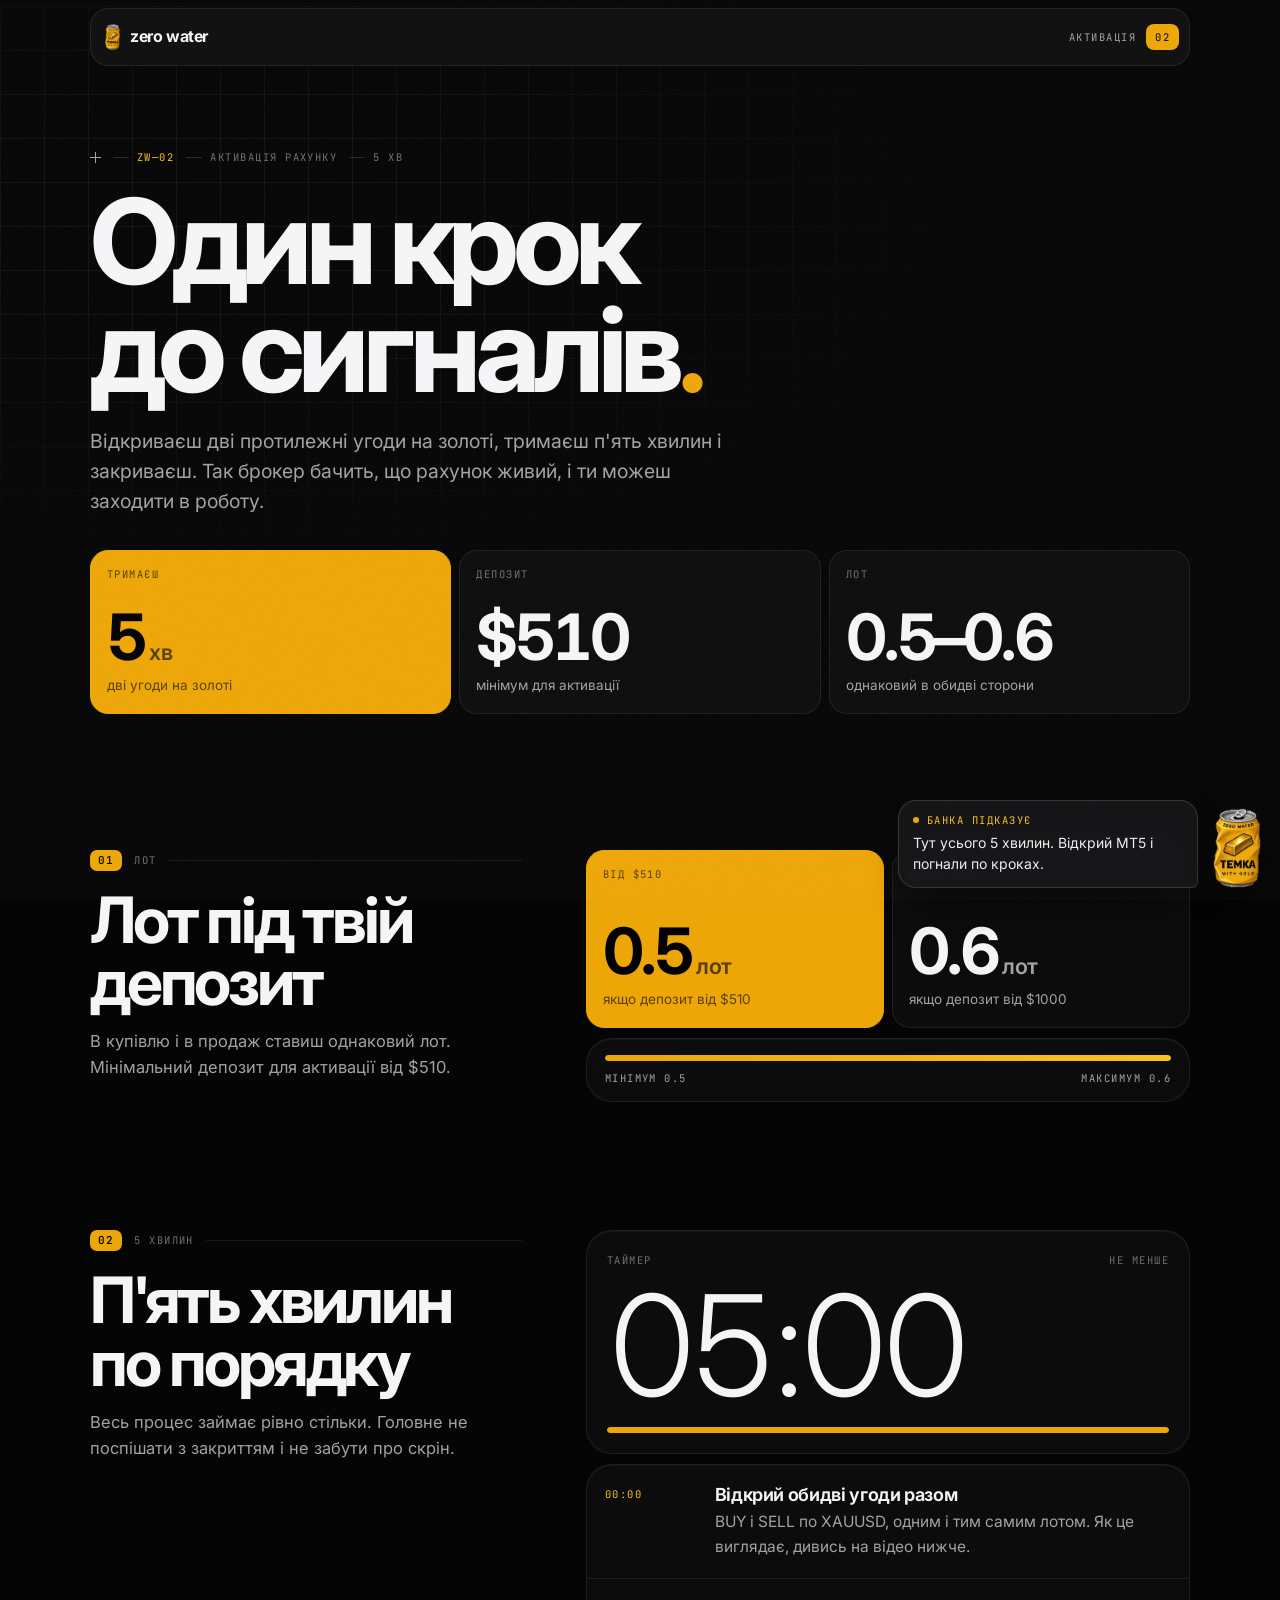
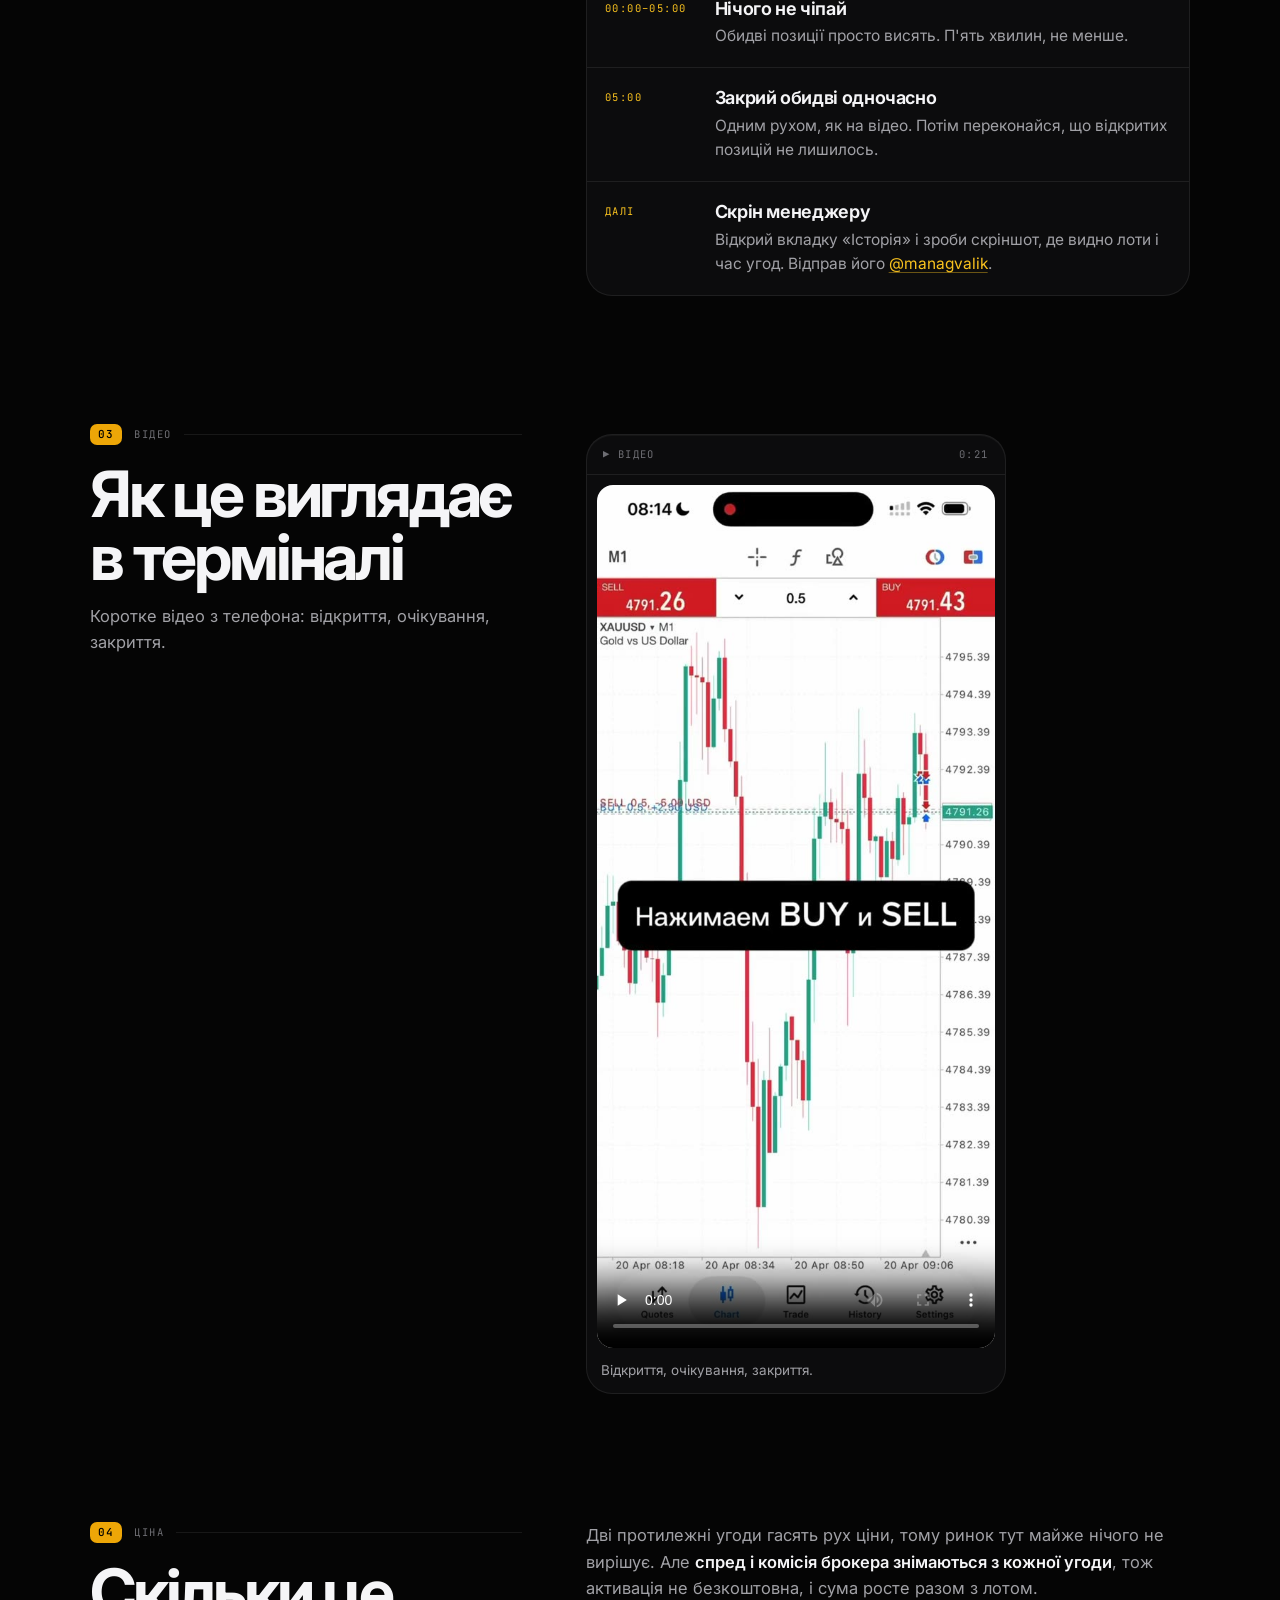
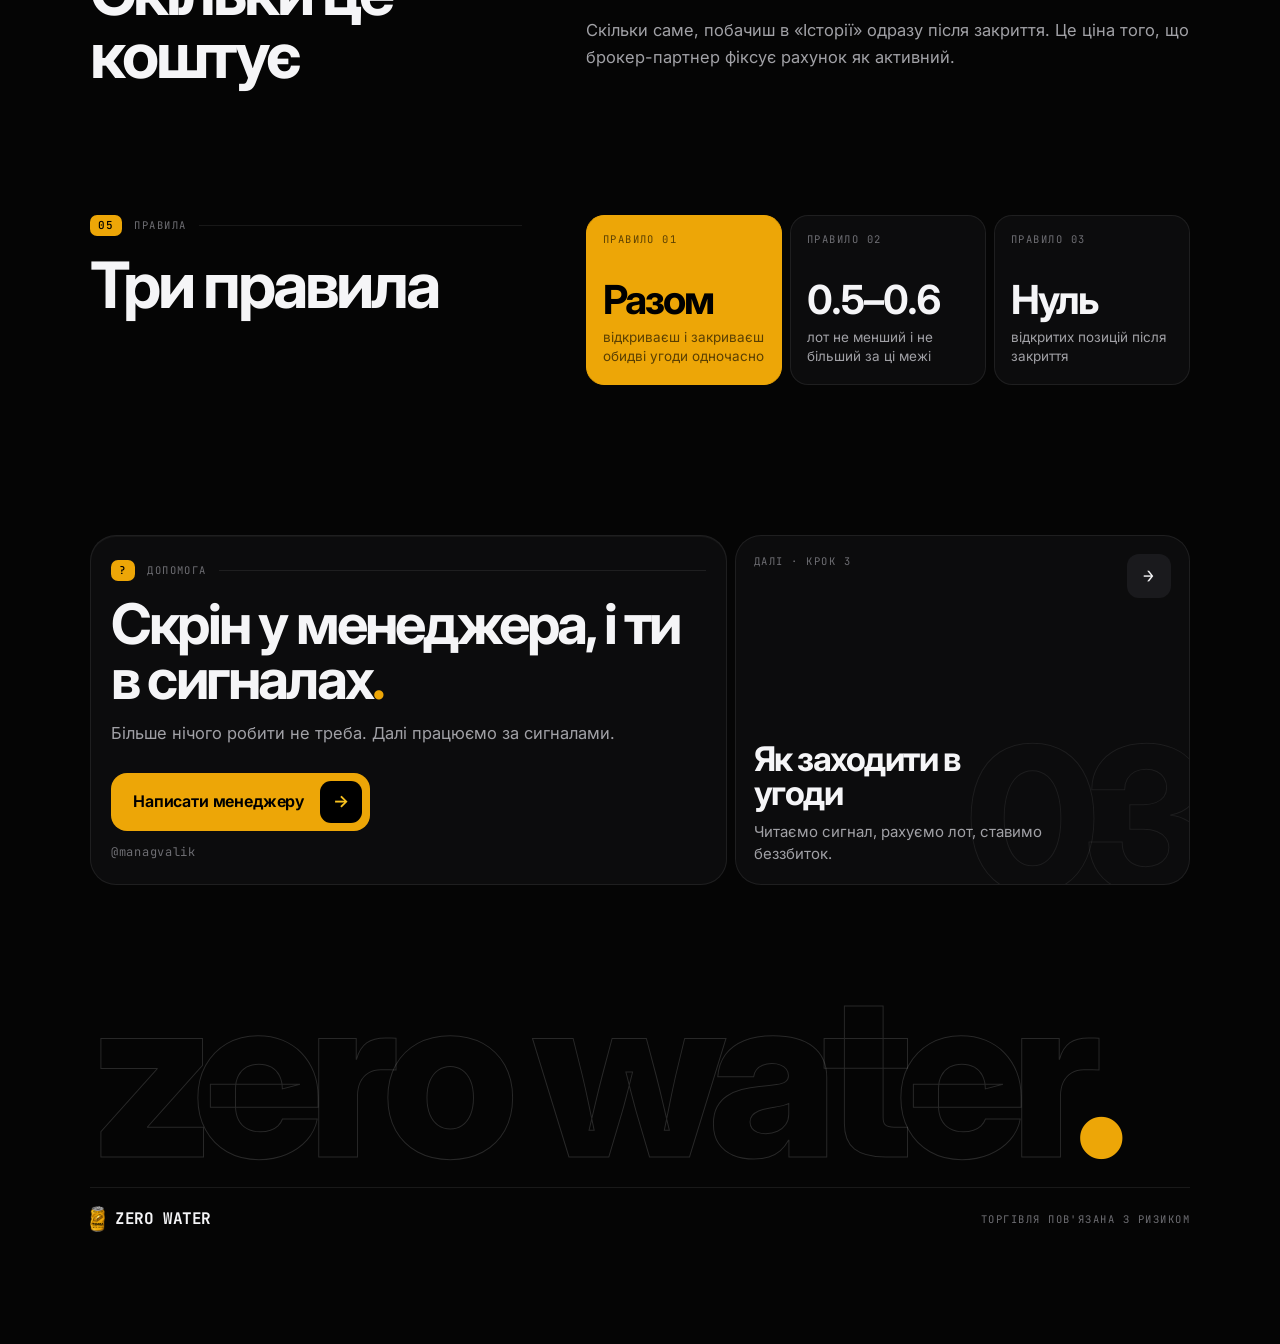
==== commit 9980a406: "Zero Water v3: тренди 2026 і банка-гід - бенто-картки, мікротекст, сітка й зерно на фоні, великі циф" ====
--- a/activation/index.html
+++ b/activation/index.html
@@ -3,7 +3,7 @@
 <head>
 <meta charset="utf-8">
 <meta name="viewport" content="width=device-width, initial-scale=1, viewport-fit=cover">
-<meta name="theme-color" content="#000000">
+<meta name="theme-color" content="#050505">
 <meta name="color-scheme" content="dark">
 <title>Активація рахунку · Zero Water</title>
 <meta name="description" content="Дві протилежні угоди на золоті, п'ять хвилин, скрін менеджеру. Лот під твій депозит і правила.">
@@ -19,73 +19,76 @@
 <link rel="apple-touch-icon" href="../apple-touch-icon.png">
 <link rel="preconnect" href="https://fonts.googleapis.com">
 <link rel="preconnect" href="https://fonts.gstatic.com" crossorigin>
-<link rel="stylesheet" href="https://fonts.googleapis.com/css2?family=Inter:opsz,wght@14..32,250..700&display=swap">
-<link rel="stylesheet" href="../assets/zw.css?v=4">
+<link rel="stylesheet" href="https://fonts.googleapis.com/css2?family=Inter:opsz,wght@14..32,300..800&family=JetBrains+Mono:wght@400..600&display=swap">
+<link rel="stylesheet" href="../assets/zw.css?v=5">
 <script>document.documentElement.classList.add('js')</script>
-<script src="../assets/zw.js?v=4" defer></script>
+<script src="../assets/zw.js?v=5" defer></script>
 </head>
 <body>
 <div class="prog" aria-hidden="true"><i></i></div>
-<header class="nav"><div class="wrap">
-  <a class="brand" href="../" aria-label="Zero Water, усі матеріали"><img src="../assets/can-icon.png" alt="" width="14" height="24"><b>zero water</b></a>
-  <span class="where">Крок 2 з 3</span>
-</div></header>
+<header class="nav"><div class="wrap"><div class="bar">
+  <a class="brand" href="../" aria-label="Zero Water, усі матеріали"><img src="../assets/can-icon.png" alt="" width="15" height="26"><b>zero water</b></a>
+  <span class="m">активація<em>02</em></span>
+</div></div></header>
 <main>
-<section class="hero wrap">
-  <span class="label">Активація рахунку · 5 хв</span>
-  <h1>Один крок до сигналів<span class="y">.</span></h1>
-  <p class="lead">Відкриваєш дві протилежні угоди на золоті, тримаєш п'ять хвилин і закриваєш. Так брокер бачить, що рахунок живий, і ти можеш заходити в роботу.</p>
-</section>
-<section class="sec wrap">
-  <span class="n rv">01</span>
-  <h2 class="rv">Лот під твій депозит</h2>
-  <p class="rv">В купівлю і в продаж ставиш однаковий лот. Мінімальний депозит для активації від $510.</p>
-  <div class="nums rv">
-    <div><span class="big">0.5<small>лот</small></span><span class="cap">від $510</span></div>
-    <div><span class="big">0.6<small>лот</small></span><span class="cap">від $1000</span></div>
+<section class="hero" data-tip="Тут усього 5 хвилин. Відкрий MT5 і погнали по кроках."><div class="wrap">
+  <div class="micro m fx"><span class="cross" aria-hidden="true"></span><span class="hot">ZW—02</span><span>активація рахунку</span><span>5 хв</span></div>
+  <h1><span class="ln"><span>Один крок</span></span><span class="ln"><span>до сигналів<span class="y">.</span></span></span></h1>
+  <p class="lead fx">Відкриваєш дві протилежні угоди на золоті, тримаєш п'ять хвилин і закриваєш. Так брокер бачить, що рахунок живий, і ти можеш заходити в роботу.</p>
+  <div class="facts fx" style="--n:3"><div class="fact hot"><span class="m">тримаєш</span><div><b><span data-count="5">5</span><small>хв</small></b><span class="c">дві угоди на золоті</span></div></div><div class="fact"><span class="m">депозит</span><div><b><span data-count="510" data-pre="$">$510</span></b><span class="c">мінімум для активації</span></div></div><div class="fact wide"><span class="m">лот</span><div><b><span>0.5–0.6</span></b><span class="c">однаковий в обидві сторони</span></div></div></div>
+</div></section>
+
+<section class="sec" data-tip="Депозит від $510: став 0.5 лота. Від $1000: 0.6."><div class="wrap split">
+  <div class="sec-h rv"><div class="sh-row m"><b>01</b><span>лот</span></div><h2>Лот під твій депозит</h2><p>В купівлю і в продаж ставиш однаковий лот. Мінімальний депозит для активації від $510.</p></div>
+  <div class="sec-b">
+    <div class="lots rv"><div class="fact hot"><span class="m">від $510</span><div><b><span data-count="0.5">0.5</span><small>лот</small></b><span class="c">якщо депозит від $510</span></div></div><div class="fact"><span class="m">від $1000</span><div><b><span data-count="0.6">0.6</span><small>лот</small></b><span class="c">якщо депозит від $1000</span></div></div></div>
+    <div class="card range rv"><div class="bar"><i></i></div><div class="ends m"><span>мінімум 0.5</span><span>максимум 0.6</span></div></div>
   </div>
-  <p class="muted rv">Мінімум 0.5, максимум 0.6.</p>
-</section>
-<section class="sec wrap">
-  <span class="n rv">02</span>
-  <h2 class="rv">П'ять хвилин по порядку</h2>
-  <p class="rv">Весь процес займає рівно стільки. Головне не поспішати з закриттям і не забути про скрін.</p>
-  <div class="time rv"><b>05:00</b><span>тримаєш,<br>не менше</span></div>
-  <ol class="tl rv">
-    <li><span class="t">00:00</span><div><h3>Відкрий обидві угоди разом</h3><p>BUY і SELL по XAUUSD, одним і тим самим лотом. Як це виглядає, дивись на відео нижче.</p></div></li>
-    <li><span class="t">00:00–05:00</span><div><h3>Нічого не чіпай</h3><p>Обидві позиції просто висять. П'ять хвилин, не менше.</p></div></li>
-    <li><span class="t">05:00</span><div><h3>Закрий обидві одночасно</h3><p>Одним рухом, як на відео. Потім переконайся, що відкритих позицій не лишилось.</p></div></li>
-    <li><span class="t">далі</span><div><h3>Скрін менеджеру</h3><p>Відкрий вкладку «Історія» і зроби скріншот, де видно лоти і час угод. Відправ його <a class="inl" href="https://t.me/managvalik" target="_blank" rel="noopener">@managvalik</a>.</p></div></li>
-  </ol>
-</section>
-<section class="sec wrap">
-  <span class="n rv">03</span>
-  <h2 class="rv">Як це виглядає в терміналі</h2>
-  <p class="rv">Коротке відео з телефона: відкриття, очікування, закриття.</p>
-  <figure class="vid rv"><video controls playsinline preload="none" poster="act-poster.jpg" width="720" height="1560"><source src="act.mp4" type="video/mp4">Твій браузер не тягне це відео. Онови його або відкрий сторінку в іншому.</video><figcaption>Відкриття, очікування, закриття. 0:21</figcaption></figure>
-</section>
-<section class="sec wrap">
-  <span class="n rv">04</span>
-  <h2 class="rv">Скільки це коштує</h2>
-  <p class="rv">Дві протилежні угоди гасять рух ціни, тому ринок тут майже нічого не вирішує. Але <b>спред і комісія брокера знімаються з кожної угоди</b>, тож активація не безкоштовна, і сума росте разом з лотом.</p>
-  <p class="rv">Скільки саме, побачиш в «Історії» одразу після закриття. Це ціна того, що брокер-партнер фіксує рахунок як активний.</p>
-</section>
-<section class="sec wrap">
-  <span class="n rv">05</span>
-  <h2 class="rv">Три правила</h2>
-  <dl class="dl rv strong"><div><dt>Разом</dt><dd>відкриваєш і закриваєш обидві угоди одночасно</dd></div><div><dt>0.5 до 0.6</dt><dd>лот не менший і не більший за ці межі</dd></div><div><dt>Нуль відкритих</dt><dd>після закриття на рахунку не лишається жодної позиції</dd></div></dl>
-</section>
-<section class="end wrap">
-  <h2 class="rv">Скрін у менеджера, і ти в сигналах.</h2>
-  <p class="rv">Більше нічого робити не треба. Далі працюємо за сигналами.</p>
-  <a class="btn rv" href="https://t.me/managvalik" target="_blank" rel="noopener">Написати менеджеру <i>→</i></a>
-  <span class="handle">@managvalik</span>
-  <ul class="rows plain next rv"><li><a href="../guide/"><span><span class="label">Далі · крок 3</span><b>Як заходити в угоди</b></span><span class="go">→</span></a></li></ul>
-</section>
+</div></section>
+<section class="sec" data-tip="BUY і SELL відкриваєш разом, тримаєш 5 хвилин, закриваєш разом."><div class="wrap split">
+  <div class="sec-h rv"><div class="sh-row m"><b>02</b><span>5 хвилин</span></div><h2>П'ять хвилин по порядку</h2><p>Весь процес займає рівно стільки. Головне не поспішати з закриттям і не забути про скрін.</p></div>
+  <div class="sec-b">
+    <div class="card timer rv"><div class="top m"><span>таймер</span><span>не менше</span></div><b>05:00</b><div class="bar"><i></i></div></div>
+    <div class="card rv" style="margin-top:10px"><ol class="tl">
+      <li><span class="t m">00:00</span><div><h3>Відкрий обидві угоди разом</h3><p>BUY і SELL по XAUUSD, одним і тим самим лотом. Як це виглядає, дивись на відео нижче.</p></div></li>
+      <li><span class="t m">00:00–05:00</span><div><h3>Нічого не чіпай</h3><p>Обидві позиції просто висять. П'ять хвилин, не менше.</p></div></li>
+      <li><span class="t m">05:00</span><div><h3>Закрий обидві одночасно</h3><p>Одним рухом, як на відео. Потім переконайся, що відкритих позицій не лишилось.</p></div></li>
+      <li><span class="t m">далі</span><div><h3>Скрін менеджеру</h3><p>Відкрий вкладку «Історія» і зроби скріншот, де видно лоти і час угод. Відправ його <a class="inl" href="https://t.me/managvalik" target="_blank" rel="noopener">@managvalik</a>.</p></div></li>
+    </ol></div>
+  </div>
+</div></section>
+<section class="sec" data-tip="Глянь, як це виглядає: 21 секунда."><div class="wrap split">
+  <div class="sec-h rv"><div class="sh-row m"><b>03</b><span>відео</span></div><h2>Як це виглядає в терміналі</h2><p>Коротке відео з телефона: відкриття, очікування, закриття.</p></div>
+  <div class="sec-b">
+    <figure class="card vid rv"><div class="card-h m"><span>▶ відео</span><span>0:21</span></div><div class="in"><video controls playsinline preload="none" poster="act-poster.jpg" width="720" height="1560"><source src="act.mp4" type="video/mp4">Твій браузер не тягне це відео. Онови його або відкрий сторінку в іншому.</video><figcaption style="padding:12px 4px 2px;font-size:13.5px;color:var(--soft)">Відкриття, очікування, закриття.</figcaption></div></figure>
+  </div>
+</div></section>
+<section class="sec" data-tip="Спред і комісія знімуться. Це нормально, це і є ціна активації."><div class="wrap split">
+  <div class="sec-h rv"><div class="sh-row m"><b>04</b><span>ціна</span></div><h2>Скільки це коштує</h2></div>
+  <div class="sec-b">
+    <p class="rv">Дві протилежні угоди гасять рух ціни, тому ринок тут майже нічого не вирішує. Але <b>спред і комісія брокера знімаються з кожної угоди</b>, тож активація не безкоштовна, і сума росте разом з лотом.</p>
+    <p class="rv">Скільки саме, побачиш в «Історії» одразу після закриття. Це ціна того, що брокер-партнер фіксує рахунок як активний.</p>
+  </div>
+</div></section>
+<section class="sec" data-tip="Після закриття має бути нуль відкритих позицій. Перевір."><div class="wrap split">
+  <div class="sec-h rv"><div class="sh-row m"><b>05</b><span>правила</span></div><h2>Три правила</h2></div>
+  <div class="sec-b">
+    <div class="rules"><div class="fact hot rv"><span class="m">правило 01</span><div><b><span>Разом</span></b><span class="c">відкриваєш і закриваєш обидві угоди одночасно</span></div></div><div class="fact rv"><span class="m">правило 02</span><div><b><span>0.5–0.6</span></b><span class="c">лот не менший і не більший за ці межі</span></div></div><div class="fact rv"><span class="m">правило 03</span><div><b><span>Нуль</span></b><span class="c">відкритих позицій після закриття</span></div></div></div>
+  </div>
+</div></section>
+<section class="end" data-tip="Скрін з «Історії» відправ менеджеру, і ти в сигналах."><div class="wrap"><div class="end-g">
+  <div class="card cta rv"><div class="sh-row m"><b>?</b><span>допомога</span></div><h2>Скрін у менеджера, і ти в сигналах<span class="y">.</span></h2><p>Більше нічого робити не треба. Далі працюємо за сигналами.</p>
+    <a class="btn" href="https://t.me/managvalik" target="_blank" rel="noopener">Написати менеджеру <span class="ar">→</span></a><span class="handle">@managvalik</span></div>
+  <a class="tile rv" style="--d:1" href="../guide/"><div class="top m"><span>далі · крок 3</span><span class="ar">→</span></div><em class="big" aria-hidden="true">03</em><b>Як заходити в угоди</b><span class="d">Читаємо сигнал, рахуємо лот, ставимо беззбиток.</span></a>
+</div></div></section>
 </main>
 <footer class="foot"><div class="wrap">
-  <a class="brand" href="../"><img src="../assets/can-icon.png" alt="" width="12" height="20"><b>zero water</b></a>
-  <small>Торгівля пов'язана з ризиком.</small>
+  <span class="word" aria-hidden="true">zero water<i>.</i></span>
+  <div class="row m"><a class="brand" href="../"><img src="../assets/can-icon.png" alt="" width="12" height="20"><b>zero water</b></a><span>Торгівля пов'язана з ризиком</span></div>
 </div></footer>
+<div class="zg" role="status" aria-live="polite">
+  <div class="zg-b"><span class="m">банка підказує</span><p class="zg-t">Тут усього 5 хвилин. Відкрий MT5 і погнали по кроках.</p></div>
+  <button class="zg-c" type="button" aria-label="Сховати підказку"><img src="../assets/can-sm.webp" width="115" height="192" alt=""><i></i></button>
+</div>
 </body>
 </html>
--- a/assets/zw.css
+++ b/assets/zw.css
@@ -1,213 +1,340 @@
-/* zero water · мінімальний стиль усіх сторінок */
+/* zero water · v3 · тренди 2026: бенто, мікротекст, зерно, банка-гід */
 :root{
-  --bg:#000;--ink:#f5f5f7;--soft:#a1a1a6;--mute:#6e6e73;
-  --line:rgba(255,255,255,.10);--line2:rgba(255,255,255,.18);
-  --y:#eda607;--y2:#f9c21f;--red:#ff453a;--green:#30d158;--orange:#ff9f0a;
-  --pad:24px;--col:700px;
+  --bg:#050505;--c1:#0c0c0d;--c2:#121214;--c3:#1a1a1d;--paper:#e7e6e3;
+  --ink:#f5f5f7;--soft:#a1a1a6;--mute:#6e6e73;
+  --line:rgba(255,255,255,.08);--line2:rgba(255,255,255,.14);
+  --y:#eda607;--y2:#f9c21f;--yd:rgba(237,166,7,.10);--yl:rgba(237,166,7,.35);
+  --red:#ff453a;--green:#30d158;--orange:#ff9f0a;
+  --r:26px;--r2:18px;--pad:16px;--max:1180px;
   --f:"Inter",-apple-system,BlinkMacSystemFont,"SF Pro Text","Segoe UI",Roboto,Arial,sans-serif;
-  --ease:cubic-bezier(.2,.7,.2,1);
+  --m:"JetBrains Mono",ui-monospace,SFMono-Regular,Menlo,Consolas,monospace;
+  --ease:cubic-bezier(.16,1,.3,1);
   color-scheme:dark;
 }
-@media (min-width:768px){:root{--pad:40px}}
+@media (min-width:768px){:root{--pad:28px}}
+@media (min-width:1200px){:root{--pad:40px}}
 
 *,*::before,*::after{box-sizing:border-box;margin:0;padding:0}
-html{background:#000;-webkit-text-size-adjust:100%;text-size-adjust:100%;scroll-padding-top:72px}
-body{background:var(--bg);color:var(--ink);font-family:var(--f);font-size:17px;line-height:1.6;font-optical-sizing:auto;-webkit-font-smoothing:antialiased;-moz-osx-font-smoothing:grayscale;overflow-x:hidden;-webkit-tap-highlight-color:transparent}
+html{background:var(--bg);-webkit-text-size-adjust:100%;text-size-adjust:100%;scroll-padding-top:80px}
+body{background:var(--bg);color:var(--ink);font-family:var(--f);font-size:16.5px;line-height:1.6;font-optical-sizing:auto;-webkit-font-smoothing:antialiased;-moz-osx-font-smoothing:grayscale;overflow-x:hidden;-webkit-tap-highlight-color:transparent}
+body::after{content:"";position:fixed;inset:0;z-index:95;pointer-events:none;opacity:.06;background-image:url("data:image/svg+xml;utf8,<svg xmlns='http://www.w3.org/2000/svg' width='180' height='180'><filter id='n'><feTurbulence type='fractalNoise' baseFrequency='.85' numOctaves='2' stitchTiles='stitch'/><feColorMatrix values='0 0 0 0 1 0 0 0 0 1 0 0 0 0 1 0 0 0 .6 0'/></filter><rect width='100%' height='100%' filter='url(%23n)'/></svg>")}
 img,video{display:block;max-width:100%}
 a{color:inherit}
 b,strong{font-weight:600;color:var(--ink)}
 ::selection{background:var(--y);color:#000}
-:focus-visible{outline:2px solid var(--y2);outline-offset:3px;border-radius:4px}
-.wrap{width:100%;max-width:calc(var(--col) + var(--pad)*2);margin:0 auto;padding:0 var(--pad)}
+:focus-visible{outline:2px solid var(--y2);outline-offset:3px;border-radius:6px}
+.wrap{width:100%;max-width:var(--max);margin:0 auto;padding-left:var(--pad);padding-right:var(--pad)}
 .y{color:var(--y)}
-
-/* тонкий прогрес зверху */
-.prog{position:fixed;left:0;right:0;top:0;height:2px;z-index:80;pointer-events:none}
+.m{font-family:var(--m);font-size:10.5px;letter-spacing:.14em;text-transform:uppercase;line-height:1.4}
+
+/* прогрес */
+.prog{position:fixed;left:0;right:0;top:0;height:2px;z-index:90;pointer-events:none}
 .prog i{display:block;height:100%;background:var(--y);transform-origin:0 50%;transform:scaleX(0)}
 
 /* шапка */
-.nav{position:sticky;top:0;z-index:60;padding-top:env(safe-area-inset-top,0px);background:rgba(0,0,0,.8);-webkit-backdrop-filter:blur(16px);backdrop-filter:blur(16px);border-bottom:1px solid var(--line)}
-.nav .wrap{display:flex;align-items:center;justify-content:space-between;gap:16px;height:56px}
+.nav{position:sticky;top:0;z-index:60;padding-top:env(safe-area-inset-top,0px)}
+.nav .bar{display:flex;align-items:center;justify-content:space-between;gap:14px;height:58px;margin-top:8px;padding:0 10px 0 14px;border-radius:18px;background:rgba(18,18,20,.72);-webkit-backdrop-filter:saturate(1.6) blur(18px);backdrop-filter:saturate(1.6) blur(18px);border:1px solid var(--line)}
 .brand{display:inline-flex;align-items:center;gap:10px;text-decoration:none}
-.brand img{height:24px;width:auto}
-.brand b{font-size:16px;font-weight:650;letter-spacing:-.02em}
-.where{font-size:13px;color:var(--mute);white-space:nowrap}
+.brand img{height:26px;width:auto}
+.brand b{font-size:16px;font-weight:700;letter-spacing:-.03em}
+.nav .m{color:var(--soft);display:flex;align-items:center;gap:10px}
+.nav .m em{font-style:normal;color:#000;background:var(--y);border-radius:8px;padding:6px 9px}
 
 /* перший екран */
-.hero{padding-top:64px;padding-bottom:24px}
-.label{display:block;font-size:13px;font-weight:500;letter-spacing:.01em;color:var(--mute)}
-.label.hot{color:var(--y2)}
-h1{margin-top:14px;font-weight:650;font-size:clamp(40px,10.4vw,68px);line-height:1.02;letter-spacing:-.04em}
-.lead{margin-top:22px;color:var(--soft);font-size:18px;line-height:1.55}
+.hero{position:relative;isolation:isolate;padding-top:40px;padding-bottom:8px}
+.hero::before{content:"";position:absolute;inset:-60px 0 0;z-index:-1;pointer-events:none;background-image:linear-gradient(rgba(255,255,255,.055) 1px,transparent 1px),linear-gradient(90deg,rgba(255,255,255,.055) 1px,transparent 1px);background-size:44px 44px;-webkit-mask-image:radial-gradient(80% 70% at 20% 30%,#000 20%,transparent 75%);mask-image:radial-gradient(80% 70% at 20% 30%,#000 20%,transparent 75%)}
+.micro{display:flex;align-items:center;gap:12px;color:var(--mute);flex-wrap:wrap}
+.micro span{display:inline-flex;align-items:center;gap:8px}
+.micro span+span::before{content:"";width:16px;height:1px;background:var(--line2)}
+.micro .hot{color:var(--y2)}
+.cross{position:relative;display:inline-block;width:11px;height:11px;flex:none}
+.cross::before,.cross::after{content:"";position:absolute;background:var(--soft)}
+.cross::before{left:5px;top:0;width:1px;height:11px}.cross::after{top:5px;left:0;height:1px;width:11px}
+h1{margin-top:22px;font-weight:720;font-size:clamp(46px,12.6vw,118px);line-height:.92;letter-spacing:-.055em}
+.ln{display:block;overflow:hidden;padding:0 .04em .09em 0;margin-bottom:-.09em}
+.ln>span{display:block}
+.lead{margin-top:22px;max-width:640px;color:var(--soft);font-size:17.5px;line-height:1.55}
 .lead b{color:var(--ink)}
-.lead+.lead{margin-top:12px}
-@media (min-width:768px){.hero{padding-top:120px;padding-bottom:40px}.lead{font-size:20px}}
-.mark{height:132px;width:auto;margin-bottom:34px}
-@media (min-width:768px){.mark{height:168px}}
+.lead+.lead{margin-top:10px}
+@media (min-width:768px){.hero{padding-top:84px}.lead{font-size:19.5px}}
+
+/* бенто з цифрами */
+.facts{display:grid;grid-template-columns:repeat(2,minmax(0,1fr));gap:8px;margin-top:34px}
+@media (min-width:900px){.facts{grid-template-columns:repeat(var(--n,3),minmax(0,1fr))}}
+.fact{position:relative;display:flex;flex-direction:column;justify-content:space-between;gap:26px;min-height:150px;padding:16px 16px 18px;border-radius:var(--r2);background:var(--c1);border:1px solid var(--line);overflow:hidden}
+.fact .m{color:var(--mute)}
+.fact b{display:block;font-size:clamp(40px,11vw,64px);font-weight:700;letter-spacing:-.055em;line-height:.9;font-variant-numeric:tabular-nums}
+.fact b small{font-size:.34em;font-weight:600;letter-spacing:-.02em;color:var(--soft);margin-left:5px}
+.fact span.c{display:block;margin-top:10px;font-size:13.5px;line-height:1.4;color:var(--soft)}
+.fact.hot{background:var(--y);border-color:var(--y);color:#000}
+.fact.hot .m,.fact.hot span.c,.fact.hot b small{color:rgba(0,0,0,.62)}
+.fact.paper{background:var(--paper);border-color:var(--paper);color:#0a0a0a}
+.fact.paper .m,.fact.paper span.c,.fact.paper b small{color:rgba(0,0,0,.55)}
+.fact.wide{grid-column:span 2}
+@media (min-width:900px){.fact.wide{grid-column:auto}}
 
 /* секції */
-.sec{padding-top:64px}
-.sec>.n{display:block;font-size:13px;color:var(--mute);font-variant-numeric:tabular-nums}
-h2{margin-top:10px;font-weight:640;font-size:clamp(28px,6.6vw,42px);line-height:1.08;letter-spacing:-.035em}
-h3{font-size:18px;font-weight:600;letter-spacing:-.015em;line-height:1.35}
-.sec>p,.sec>.p{margin-top:16px;color:var(--soft)}
-.sec>p b,.sec>p strong{color:var(--ink)}
-.sec>h3{margin-top:44px}
-.sec>h2+p{margin-top:14px}
-@media (min-width:768px){.sec{padding-top:112px}}
-
-/* кроки: просто список з лініями */
-.steps{list-style:none;margin-top:28px;border-bottom:1px solid var(--line)}
-.steps li{display:grid;grid-template-columns:34px minmax(0,1fr);gap:12px;padding:18px 0;border-top:1px solid var(--line)}
-.steps .k{font-size:15px;color:var(--mute);font-variant-numeric:tabular-nums;padding-top:1px}
-.steps p{color:var(--soft);font-size:16px;margin-top:3px}
-.steps h3+p{margin-top:3px}
-.steps li>div>p:first-child{margin-top:0;color:#d4d4d8}
+.sec{padding-top:72px}
+.sh-row{display:flex;align-items:center;gap:12px;color:var(--mute)}
+.sh-row b{font-family:var(--m);font-size:11px;font-weight:500;letter-spacing:.1em;color:#000;background:var(--y);border-radius:7px;padding:5px 8px;line-height:1}
+.sh-row::after{content:"";flex:1;height:1px;background:var(--line)}
+h2{margin-top:18px;font-weight:700;font-size:clamp(32px,8.4vw,64px);line-height:.98;letter-spacing:-.05em}
+.sec-h>p{margin-top:14px;max-width:560px;color:var(--soft)}
+.sec-b{margin-top:26px}
+.sec-b>p{margin-top:16px;max-width:680px;color:var(--soft)}
+.sec-b>p:first-child{margin-top:0}
+.sec-b>p b,.sec-b>p strong{color:var(--ink)}
+.sec-b>h3{margin-top:40px}
+h3{font-size:18px;font-weight:650;letter-spacing:-.02em;line-height:1.3}
+@media (min-width:1000px){
+  .sec{padding-top:128px}
+  .split{display:grid;grid-template-columns:minmax(0,5fr) minmax(0,7fr);gap:64px;align-items:start}
+  .split>.sec-h{position:sticky;top:104px}
+  .split>.sec-b{margin-top:0}
+}
+
+/* картка-група */
+.card{border-radius:var(--r);background:var(--c1);border:1px solid var(--line);box-shadow:inset 0 1px 0 rgba(255,255,255,.04)}
+.card+.card,.card+.note,.note+.card{margin-top:10px}
+.card-h{display:flex;justify-content:space-between;align-items:center;gap:12px;padding:14px 18px;border-bottom:1px solid var(--line);color:var(--mute)}
+
+/* кроки */
+.steps{list-style:none}
+.steps li{display:grid;grid-template-columns:38px minmax(0,1fr);gap:14px;padding:18px}
+.steps li+li{border-top:1px solid var(--line)}
+.steps .k{width:38px;height:38px;border-radius:11px;background:var(--c3);display:grid;place-items:center;font-family:var(--m);font-size:12px;color:var(--y2)}
+.steps h3{padding-top:8px}
+.steps p{margin-top:4px;color:var(--soft);font-size:15.5px;line-height:1.55}
+.steps li>div>p:first-child{margin-top:8px;color:#d6d6da}
 .steps p b{color:var(--ink)}
 
-/* примітки: підпис + текст, без рамок */
-.aside{margin-top:28px}
-.aside .label{margin-bottom:6px}
-.aside p{color:#d4d4d8;font-size:16px}
-.aside p+p{margin-top:10px}
-.aside b,.aside strong{color:#fff}
-.aside.big p{font-size:20px;font-weight:600;letter-spacing:-.02em;line-height:1.35;color:#fff}
-
-.quote{margin-top:40px;font-size:clamp(24px,5.4vw,34px);font-weight:620;letter-spacing:-.03em;line-height:1.2;color:var(--ink)}
-
-/* визначення: ключ — значення */
-.dl{margin-top:28px;border-bottom:1px solid var(--line)}
-.dl>div{display:grid;grid-template-columns:110px minmax(0,1fr);gap:16px;padding:15px 0;border-top:1px solid var(--line)}
-.dl dt,.dl .dt{color:var(--mute);font-size:15px}
-.dl dd,.dl .dd{color:#e6e6ea;font-size:16px}
-.dl dd.big{font-size:20px;font-weight:600;color:var(--ink);letter-spacing:-.02em}
-.dl dd.sl{color:var(--red)}
-@media (min-width:768px){.dl>div{grid-template-columns:160px minmax(0,1fr)}}
-
-/* великі цифри */
-.nums{display:grid;grid-template-columns:repeat(var(--c,2),minmax(0,1fr));margin-top:32px;border-top:1px solid var(--line);border-bottom:1px solid var(--line)}
-.nums>div{padding:22px 0 20px}
-.nums>div+div{padding-left:20px;border-left:1px solid var(--line)}
-.nums .big{display:block;font-size:clamp(52px,15vw,84px);font-weight:300;letter-spacing:-.05em;line-height:.95;font-variant-numeric:tabular-nums}
-.nums .big small{font-size:.3em;font-weight:500;letter-spacing:-.01em;color:var(--soft);margin-left:6px}
-.nums .cap{display:block;margin-top:12px;font-size:14px;color:var(--soft);line-height:1.4}
-.nums.four{--c:2}
-.nums.four>div:nth-child(3),.nums.four>div:nth-child(4){border-top:1px solid var(--line)}
-.nums.four>div:nth-child(3){padding-left:0;border-left:0}
-.muted{margin-top:14px;font-size:14px;color:var(--mute)}
-
-/* таймінг */
-.time{display:flex;align-items:baseline;gap:14px;margin-top:32px}
-.time b{font-size:clamp(64px,19vw,112px);font-weight:250;letter-spacing:-.05em;line-height:.9;font-variant-numeric:tabular-nums}
-.time span{font-size:14px;color:var(--soft)}
-.tl{list-style:none;margin-top:28px;border-bottom:1px solid var(--line)}
-.tl li{display:grid;grid-template-columns:104px minmax(0,1fr);gap:14px;padding:18px 0;border-top:1px solid var(--line)}
-.tl .t{font-size:14px;color:var(--mute);font-variant-numeric:tabular-nums;padding-top:2px}
-.tl p{color:var(--soft);font-size:16px;margin-top:3px}
-@media (max-width:420px){.tl li{grid-template-columns:1fr;gap:4px}}
-
-/* таблиця */
-.tbl{width:100%;margin-top:28px;border-collapse:collapse;font-variant-numeric:tabular-nums}
-.tbl th{text-align:left;font-size:13px;font-weight:500;color:var(--mute);padding:0 0 12px}
-.tbl th:last-child,.tbl td:last-child{text-align:right}
-.tbl td{padding:14px 0;border-top:1px solid var(--line);font-size:16px;color:#e6e6ea}
-.tbl tr:last-child td{border-bottom:1px solid var(--line)}
-
-/* ризик */
-.risk{list-style:none;margin-top:28px;border-bottom:1px solid var(--line)}
-.risk li{display:grid;grid-template-columns:14px 110px minmax(0,1fr);gap:10px;align-items:baseline;padding:16px 0;border-top:1px solid var(--line)}
-.risk i{width:8px;height:8px;border-radius:50%;background:var(--c)}
-.risk b{font-size:17px}
-.risk span{color:var(--soft);font-size:16px}
-
-/* кнопки й посилання */
-.btn{display:inline-flex;align-items:center;gap:12px;height:54px;padding:0 24px;border-radius:14px;background:var(--y);color:#000;text-decoration:none;font-weight:600;font-size:16px;letter-spacing:-.01em;transition:background .25s,transform .25s}
-.btn i{font-style:normal;transition:transform .3s var(--ease)}
-.btn:active{transform:scale(.98)}
-@media (hover:hover){.btn:hover{background:var(--y2)}.btn:hover i{transform:translateX(3px)}}
-.btn.line{background:transparent;color:var(--ink);border:1px solid var(--line2);height:48px;padding:0 18px;font-size:15px}
-@media (hover:hover){.btn.line:hover{background:transparent;border-color:var(--ink)}}
-.handle{display:block;margin-top:12px;font-size:14px;color:var(--mute)}
+/* примітка */
+.note{margin-top:10px;padding:16px 18px 17px;border-radius:var(--r2);background:var(--c1);border:1px solid var(--line)}
+.note .m{display:inline-flex;align-items:center;gap:8px;color:var(--soft)}
+.note .m::before{content:"";width:7px;height:7px;border-radius:2px;background:var(--soft)}
+.note p{margin-top:8px;color:#d6d6da;font-size:15.5px}
+.note p+p{margin-top:8px}
+.note b,.note strong{color:#fff}
+.note.hot{background:var(--yd);border-color:var(--yl)}
+.note.hot .m{color:var(--y2)}
+.note.hot .m::before{background:var(--y)}
+.note.hot p{color:#f4ead3}
+.note.big p{font-size:18px;font-weight:600;color:#fff;letter-spacing:-.015em;line-height:1.4}
+
+.quote{margin-top:34px;font-size:clamp(26px,6.4vw,46px);font-weight:700;letter-spacing:-.045em;line-height:1.05;color:var(--ink);max-width:880px}
+.sec-b>p.quote{font-size:clamp(26px,6.4vw,46px);color:var(--ink)}
+.quote .y{color:var(--y)}
+
+/* кнопки */
+.btn{display:inline-flex;align-items:center;gap:16px;height:58px;padding:0 8px 0 22px;border-radius:16px;background:var(--y);color:#000;text-decoration:none;font-weight:650;font-size:16px;letter-spacing:-.01em;transition:background .25s,transform .3s var(--ease)}
+.btn .ar{width:42px;height:42px;border-radius:11px;background:#000;display:grid;place-items:center;color:var(--y2);font-size:17px;transition:transform .4s var(--ease)}
+.btn:active{transform:scale(.97)}
+@media (hover:hover){.btn:hover{background:var(--y2)}.btn:hover .ar{transform:translateX(3px)}}
+.btn.ghost{background:var(--c2);color:var(--ink);border:1px solid var(--line2)}
+.btn.ghost .ar{background:var(--c3);color:var(--ink)}
+@media (hover:hover){.btn.ghost:hover{background:var(--c3)}}
+.handle{display:block;margin-top:12px;font-family:var(--m);font-size:12px;letter-spacing:.06em;color:var(--mute)}
 .inl{color:var(--y2);text-decoration:underline;text-decoration-thickness:1px;text-underline-offset:3px;text-decoration-color:rgba(249,194,31,.4)}
 .inl:hover{text-decoration-color:var(--y2)}
 
-/* рядки-посилання: зміст, далі, завантаження */
-.rows{list-style:none;margin-top:28px;border-bottom:1px solid var(--line)}
-.rows a{display:grid;grid-template-columns:34px minmax(0,1fr) auto;gap:12px;align-items:baseline;padding:22px 0;border-top:1px solid var(--line);text-decoration:none;transition:opacity .25s}
-.rows .k{font-size:15px;color:var(--mute);font-variant-numeric:tabular-nums}
-.rows b{display:block;font-size:clamp(21px,5.2vw,26px);font-weight:620;letter-spacing:-.025em;line-height:1.2}
-.rows .d{display:block;margin-top:6px;font-size:15.5px;color:var(--soft);line-height:1.5}
-.rows .go{font-size:20px;color:var(--mute);transition:transform .3s var(--ease),color .25s}
-.rows a:active{opacity:.6}
-@media (hover:hover){.rows a:hover .go{color:var(--y);transform:translateX(4px)}.rows a:hover b{color:#fff}}
-.rows.plain a{grid-template-columns:minmax(0,1fr) auto}
+/* картки-посилання (головна, завантаження, далі) */
+.tile{position:relative;display:flex;flex-direction:column;min-height:220px;padding:18px;border-radius:var(--r);background:var(--c1);border:1px solid var(--line);text-decoration:none;overflow:hidden;isolation:isolate;transition:border-color .35s,background .35s,transform .5s var(--ease)}
+.tile .top{display:flex;justify-content:space-between;align-items:flex-start;gap:12px;color:var(--mute)}
+.tile .ar{flex:none;width:44px;height:44px;border-radius:12px;background:var(--c3);display:grid;place-items:center;font-size:18px;color:var(--ink);transition:transform .45s var(--ease),background .3s,color .3s}
+.tile .big{position:absolute;right:-4px;bottom:-34px;z-index:-1;font-size:200px;font-weight:800;letter-spacing:-.08em;line-height:1;color:transparent;-webkit-text-stroke:1px rgba(255,255,255,.07);font-style:normal}
+.tile b{display:block;margin-top:auto;padding-top:48px;font-size:clamp(26px,6.8vw,34px);font-weight:700;letter-spacing:-.045em;line-height:1.02;max-width:12ch}
+.tile .d{display:block;margin-top:10px;max-width:34ch;color:var(--soft);font-size:15px;line-height:1.5}
+.tile:active{transform:scale(.985)}
+@media (hover:hover){.tile:hover{border-color:var(--yl);background:var(--c2);transform:translateY(-3px)}.tile:hover .ar{background:var(--y);color:#000;transform:rotate(-45deg)}}
+.tile.hot{background:var(--y);border-color:var(--y);color:#000}
+.tile.hot .top,.tile.hot .d{color:rgba(0,0,0,.66)}
+.tile.hot .ar{background:#000;color:var(--y2)}
+.tile.hot .big{-webkit-text-stroke:1px rgba(0,0,0,.14)}
+@media (hover:hover){.tile.hot:hover{background:var(--y2);border-color:var(--y2)}.tile.hot:hover .ar{background:#000;color:var(--y2)}}
+.tiles{display:grid;gap:8px}
+@media (min-width:900px){.tiles.three{grid-template-columns:repeat(3,minmax(0,1fr))}}
+.stores{display:grid;grid-template-columns:repeat(2,minmax(0,1fr));gap:8px;margin-top:30px;max-width:560px}
+.stores .tile{min-height:132px}
+.stores .tile b{padding-top:26px;font-size:28px}
+.stores .tile .ar{transform:rotate(-45deg)}
 
 /* відео */
-.vid{margin:32px 0 0;max-width:330px}
-.vid video{width:100%;height:auto;border-radius:20px;border:1px solid var(--line);background:#0a0a0a}
-.vid figcaption,.shot figcaption{margin-top:12px;font-size:14px;color:var(--mute);line-height:1.45}
-
-/* скріни: свайп на телефоні, сітка на компі */
-.shots{display:grid;grid-auto-flow:column;grid-auto-columns:72%;gap:12px;overflow-x:auto;scroll-snap-type:x mandatory;overscroll-behavior-x:contain;margin:28px calc(var(--pad)*-1) 0;padding:0 var(--pad);scroll-padding:0 var(--pad);scrollbar-width:none}
+.vid{margin-top:10px;max-width:420px}
+.vid .in{padding:10px}
+.vid video{width:100%;height:auto;border-radius:16px;background:#000}
+.vid .card-h{padding:12px 16px}
+
+/* скріни: свайп + лінія прогресу */
+.shots{display:grid;grid-auto-flow:column;grid-auto-columns:74%;gap:8px;overflow-x:auto;scroll-snap-type:x mandatory;overscroll-behavior-x:contain;margin:10px calc(var(--pad)*-1) 0;padding:0 var(--pad);scroll-padding:0 var(--pad);scrollbar-width:none}
 .shots::-webkit-scrollbar{display:none}
-.shot{margin:0;scroll-snap-align:start}
-.shot img{width:100%;height:auto;border-radius:16px;border:1px solid var(--line);background:#0a0a0a}
-.shots.one{grid-auto-flow:row;grid-template-columns:minmax(0,300px);overflow:visible;margin:28px 0 0;padding:0}
-@media (min-width:768px){.shots{grid-auto-flow:row;grid-template-columns:repeat(var(--cols,3),minmax(0,1fr));overflow:visible;margin:28px 0 0;padding:0}}
-
-/* кроки з великими скрінами (промка) */
-.flow{margin-top:28px}
-.fstep{margin-top:28px}
-.fstep:first-child{margin-top:0}
-.fstep .k{display:block;font-size:13px;color:var(--mute);font-variant-numeric:tabular-nums}
-.fstep img{margin-top:10px;width:100%;height:auto;border-radius:14px;border:1px solid var(--line);background:#0a0a0a}
-.fstep p{margin-top:12px;color:var(--soft);font-size:16px}
-.pairs{display:grid;grid-template-columns:repeat(2,minmax(0,1fr));gap:12px;margin-top:22px;max-width:520px}
-.pairs img{width:100%;height:auto;border-radius:14px;border:1px solid var(--line);background:#0a0a0a}
-.bul{list-style:none;margin-top:18px}
-.bul li{position:relative;padding-left:18px;margin-top:10px;color:#d4d4d8;font-size:16px}
-.bul li::before{content:"";position:absolute;left:0;top:.72em;width:6px;height:1px;background:var(--soft)}
+.shot{margin:0;scroll-snap-align:start;padding:10px;border-radius:var(--r);background:var(--c1);border:1px solid var(--line)}
+.shot img{width:100%;height:auto;border-radius:16px;background:#000}
+.shot figcaption{display:flex;gap:10px;padding:12px 4px 2px;font-size:13.5px;line-height:1.45;color:var(--soft)}
+.shot figcaption .m{flex:none;color:var(--y2);padding-top:2px}
+.shots.one{grid-auto-flow:row;grid-template-columns:minmax(0,340px);overflow:visible;margin:10px 0 0;padding:0}
+.track{position:relative;height:2px;margin-top:14px;border-radius:2px;background:var(--line2);overflow:hidden;max-width:220px}
+.track i{position:absolute;left:0;top:0;bottom:0;width:30%;border-radius:2px;background:var(--y)}
+@media (min-width:768px){.shots{grid-auto-flow:row;grid-template-columns:repeat(var(--cols,3),minmax(0,1fr));overflow:visible;margin:10px 0 0;padding:0}.track{display:none}}
+
+/* великі цифри активації */
+.lots{display:grid;grid-template-columns:repeat(2,minmax(0,1fr));gap:8px}
+.lots .fact{min-height:178px}
+.range{margin-top:10px;padding:16px 18px}
+.range .bar{position:relative;height:6px;border-radius:6px;background:var(--c3);overflow:hidden}
+.range .bar i{position:absolute;inset:0;border-radius:6px;background:linear-gradient(90deg,var(--y),var(--y2));transform-origin:0 50%;transition:transform 1.4s var(--ease) .2s}
+.js .range:not(.in) .bar i{transform:scaleX(0)}
+.range .ends{display:flex;justify-content:space-between;margin-top:10px;color:var(--soft)}
+
+/* таймер */
+.timer{padding:22px 20px 20px}
+.timer .top{display:flex;justify-content:space-between;color:var(--mute)}
+.timer b{display:block;margin-top:18px;font-size:clamp(72px,22vw,140px);font-weight:300;letter-spacing:-.06em;line-height:.85;font-variant-numeric:tabular-nums}
+.timer .bar{position:relative;height:6px;margin-top:22px;border-radius:6px;background:var(--c3);overflow:hidden}
+.timer .bar i{position:absolute;inset:0;border-radius:6px;background:var(--y);transform-origin:0 50%;transition:transform 3s cubic-bezier(.45,0,.2,1) .2s}
+.js .timer:not(.in) .bar i{transform:scaleX(0)}
+.tl{list-style:none}
+.tl li{display:grid;grid-template-columns:96px minmax(0,1fr);gap:14px;padding:18px}
+.tl li+li{border-top:1px solid var(--line)}
+.tl .t{color:var(--y2);padding-top:4px}
+.tl p{margin-top:4px;color:var(--soft);font-size:15.5px}
+@media (max-width:420px){.tl li{grid-template-columns:1fr;gap:6px}}
+
+/* правила */
+.rules{display:grid;gap:8px}
+@media (min-width:768px){.rules{grid-template-columns:repeat(3,minmax(0,1fr))}}
+.rules .fact{min-height:170px}
+.rules .fact b{font-size:clamp(30px,7vw,40px);letter-spacing:-.045em}
+
+/* сигнал */
+.sig{margin-top:30px;max-width:760px}
+.sig .card-h b{font-family:var(--m);font-size:11.5px;font-weight:600;letter-spacing:.08em;color:#000;background:var(--y);border-radius:8px;padding:6px 10px}
+.sig .rows>div{display:grid;grid-template-columns:86px minmax(0,1fr);gap:12px;align-items:baseline;padding:14px 18px}
+.sig .rows>div+div{border-top:1px solid var(--line)}
+.sig .rows .m{color:var(--mute)}
+.sig .v{font-size:21px;font-weight:650;letter-spacing:-.03em;font-variant-numeric:tabular-nums}
+.sig .tps{display:flex;flex-wrap:wrap;gap:6px}
+.sig .tps span{font-family:var(--m);font-size:13px;color:var(--y2);background:var(--yd);border:1px solid var(--yl);border-radius:8px;padding:5px 8px}
+.sig .sl{color:var(--red)}
+
+/* параметри */
+.params .row{display:grid;grid-template-columns:88px minmax(0,1fr);gap:14px;align-items:baseline;padding:15px 18px}
+.params .row+.row{border-top:1px solid var(--line)}
+.params .row .m{font-size:12px;color:var(--y2)}
+.params .row span{color:#d6d6da;font-size:15.5px;line-height:1.5}
+@media (min-width:768px){.params .row{grid-template-columns:140px minmax(0,1fr)}}
+
+/* таблиця */
+.tbl{width:100%;border-collapse:collapse;font-variant-numeric:tabular-nums}
+.tbl th{text-align:left;padding:14px 18px;border-bottom:1px solid var(--line);color:var(--mute);font-weight:400}
+.tbl td{padding:14px 18px;border-top:1px solid var(--line);font-size:16px;font-weight:600;letter-spacing:-.01em}
+.tbl tr:first-child td{border-top:0}
+.tbl th:last-child,.tbl td:last-child{text-align:right}
+.tbl td:last-child{font-family:var(--m);font-weight:500;font-size:14px;color:var(--y2)}
+@media (hover:hover){.tbl tbody tr{transition:background .25s}.tbl tbody tr:hover{background:var(--c2)}}
+
+/* ризик */
+.meter{display:grid;grid-template-columns:repeat(4,1fr);gap:4px;height:8px;margin-bottom:10px}
+.meter i{border-radius:3px;transform-origin:0 50%;transition:transform .9s var(--ease)}
+.meter i:nth-child(1){background:var(--green)}.meter i:nth-child(2){background:var(--y);transition-delay:.12s}.meter i:nth-child(3){background:var(--orange);transition-delay:.24s}.meter i:nth-child(4){background:var(--red);transition-delay:.36s}
+.js .meter:not(.in) i{transform:scaleX(0)}
+.risk{display:grid;grid-template-columns:repeat(2,minmax(0,1fr));gap:8px}
+.risk .fact{min-height:126px;gap:18px}
+.risk .fact b{font-size:clamp(26px,7vw,36px)}
+
+/* формула хеджу */
+.eq{display:grid;grid-template-columns:1fr auto 1fr;gap:8px;align-items:stretch;margin-top:22px}
+.eq .fact{min-height:132px}
+.eq .op{display:grid;place-items:center;font-size:22px;color:var(--mute);padding:0 2px}
+.eq .res{grid-column:1/-1}
+.eq .res b{font-size:clamp(28px,7vw,40px)}
+.up{color:var(--green)}.down{color:var(--red)}
+
+/* кроки зі скрінами (промка) */
+.flow{display:grid;gap:10px;margin-top:10px}
+.fstep{padding:10px;border-radius:var(--r);background:var(--c1);border:1px solid var(--line)}
+.fstep .card-h{padding:6px 8px 12px;border:0;color:var(--y2)}
+.fstep img{width:100%;height:auto;border-radius:16px;background:#000}
+.fstep p{margin:12px 8px 4px;color:var(--soft);font-size:15px}
+.pairs{display:grid;grid-template-columns:repeat(2,minmax(0,1fr));gap:8px;margin-top:10px;max-width:560px}
+.pairs img{width:100%;height:auto;border-radius:16px;border:1px solid var(--line);background:#000}
+.bul{list-style:none;margin-top:16px;display:grid;gap:10px}
+.bul li{position:relative;padding-left:22px;color:#d6d6da;font-size:15.5px}
+.bul li::before{content:"";position:absolute;left:0;top:.6em;width:8px;height:8px;border-radius:2px;background:var(--y)}
 .bul em{font-style:normal;color:var(--mute)}
+.kit{display:grid;grid-template-columns:repeat(2,minmax(0,1fr));gap:8px;margin-top:16px}
+.kit .fact{min-height:120px}
+.kit .fact b{font-size:28px}
 
 /* акордеон */
-.acc{margin-top:32px;border-top:1px solid var(--line);border-bottom:1px solid var(--line)}
-.acc summary{list-style:none;display:flex;justify-content:space-between;align-items:center;gap:16px;padding:20px 0;cursor:pointer;font-size:19px;font-weight:600;letter-spacing:-.02em}
+.acc{margin-top:10px;border-radius:var(--r);background:var(--c1);border:1px solid var(--line2);overflow:hidden}
+.acc summary{list-style:none;display:flex;justify-content:space-between;align-items:center;gap:14px;padding:18px;cursor:pointer;font-size:18px;font-weight:650;letter-spacing:-.02em}
 .acc summary::-webkit-details-marker{display:none}
-.acc summary i{font-style:normal;font-weight:300;font-size:26px;line-height:1;color:var(--soft);transition:transform .3s var(--ease)}
-.acc[open] summary i{transform:rotate(45deg)}
-.acc .in-acc{padding:0 0 28px}
-
-/* кінець сторінки */
+.acc summary i{flex:none;width:40px;height:40px;border-radius:11px;background:var(--c3);display:grid;place-items:center;font-style:normal;font-size:22px;font-weight:300;transition:transform .35s var(--ease),background .3s,color .3s}
+.acc[open] summary i{transform:rotate(45deg);background:var(--y);color:#000}
+.acc .in-acc{padding:0 10px 10px}
+
+/* заборони */
+.bans{display:grid;gap:8px}
+@media (min-width:900px){.bans{grid-template-columns:repeat(3,minmax(0,1fr))}.split .bans{grid-template-columns:1fr}}
+.ban{padding:18px;border-radius:var(--r2);background:var(--c1);border:1px solid var(--line)}
+.ban .l{width:40px;height:40px;border-radius:11px;background:var(--y);color:#000;display:grid;place-items:center;font-weight:800;font-size:18px}
+.ban h3{margin-top:16px;font-size:20px}
+.ban p{margin-top:6px;color:var(--soft);font-size:15px}
+
+/* кінець */
 .end{padding-top:96px}
-.end h2{margin-top:0}
-.end p{margin-top:14px;color:var(--soft)}
-.end .btn{margin-top:28px}
-.next{margin-top:56px}
-@media (min-width:768px){.end{padding-top:140px}}
-
-/* підвал */
-.foot{margin-top:96px;padding:24px 0 calc(32px + env(safe-area-inset-bottom,0px));border-top:1px solid var(--line)}
-.foot .wrap{display:flex;justify-content:space-between;align-items:center;gap:12px 24px;flex-wrap:wrap}
-.foot .brand img{height:20px}
-.foot .brand b{font-size:14px}
-.foot small{font-size:13px;color:var(--mute)}
-
-/* тиха поява */
-.js .rv{opacity:0;transform:translateY(14px);transition:opacity .8s var(--ease),transform .8s var(--ease)}
+.end-g{display:grid;gap:8px}
+@media (min-width:900px){.end-g{grid-template-columns:minmax(0,1.4fr) minmax(0,1fr)}.end{padding-top:150px}}
+.end .card.cta{padding:24px 20px 22px}
+.end .card.cta h2{margin-top:16px;font-size:clamp(32px,8vw,56px)}
+.end .card.cta p{margin-top:14px;color:var(--soft);max-width:520px}
+.end .card.cta .btn{margin-top:26px}
+
+/* підвал з великим словом */
+.foot{margin-top:96px;padding-bottom:calc(20px + env(safe-area-inset-bottom,0px));overflow:hidden}
+.foot .word{display:block;font-size:min(19vw,230px);font-weight:800;letter-spacing:-.07em;line-height:.8;color:transparent;-webkit-text-stroke:1px rgba(255,255,255,.14);white-space:nowrap;user-select:none}
+.foot .word i{font-style:normal;color:var(--y);-webkit-text-stroke:0}
+.foot .row{display:flex;justify-content:space-between;align-items:center;gap:10px 20px;flex-wrap:wrap;margin-top:22px;padding-top:18px;border-top:1px solid var(--line);color:var(--mute)}
+.has-zg .foot{padding-bottom:calc(112px + env(safe-area-inset-bottom,0px))}
+
+/* головна */
+.home-hero{display:grid;gap:8px;margin-top:10px}
+.home-hero .card.main{position:relative;padding:22px 20px 24px;overflow:hidden}
+.home-hero .card.main h1{margin-top:28px;font-size:clamp(44px,12vw,96px)}
+.home-hero .card.main .lead{max-width:520px}
+.show{position:relative;display:grid;place-items:center;min-height:380px;border-radius:var(--r);background:var(--paper);overflow:hidden;color:#0a0a0a}
+.show img{height:300px;width:auto;filter:drop-shadow(0 24px 22px rgba(0,0,0,.28))}
+.show .m{position:absolute;color:rgba(0,0,0,.55)}
+.show .tl-m{left:16px;top:16px}.show .tr-m{right:16px;top:16px;text-align:right}.show .bl-m{left:16px;bottom:16px}.show .br-m{right:16px;bottom:16px;text-align:right}
+.show .cross::before,.show .cross::after{background:rgba(0,0,0,.4)}
+.show .c1{position:absolute;left:50%;top:22px;margin-left:-5px}.show .c2{position:absolute;left:50%;bottom:22px;margin-left:-5px}
+.show::before{content:"";position:absolute;inset:0;background-image:linear-gradient(rgba(0,0,0,.06) 1px,transparent 1px),linear-gradient(90deg,rgba(0,0,0,.06) 1px,transparent 1px);background-size:40px 40px;-webkit-mask-image:radial-gradient(closest-side,#000,transparent);mask-image:radial-gradient(closest-side,#000,transparent)}
+@media (min-width:900px){.home-hero{grid-template-columns:minmax(0,1.35fr) minmax(0,1fr)}.show{min-height:100%}.show img{height:360px}.home-hero .card.main{padding:30px 30px 34px}}
+.home .sh-row{margin-top:40px;margin-bottom:12px}
+
+/* банка-гід */
+.zg{position:fixed;right:12px;bottom:calc(12px + env(safe-area-inset-bottom,0px));z-index:70;display:flex;align-items:flex-end;gap:8px;max-width:calc(100vw - 24px);pointer-events:none;transform:translateY(140%);transition:transform .7s var(--ease)}
+.zg.on{transform:none}
+.zg-b{pointer-events:auto;max-width:min(300px,calc(100vw - 104px));padding:12px 14px 13px;border-radius:18px 18px 6px 18px;background:rgba(22,22,24,.86);-webkit-backdrop-filter:saturate(1.5) blur(16px);backdrop-filter:saturate(1.5) blur(16px);border:1px solid var(--line2);box-shadow:0 18px 40px -16px rgba(0,0,0,.9);transition:opacity .35s,transform .45s var(--ease);transform-origin:100% 100%}
+.zg-b .m{color:var(--y2);display:flex;align-items:center;gap:8px}
+.zg-b .m::before{content:"";width:6px;height:6px;border-radius:50%;background:var(--y)}
+.zg-t{margin-top:6px;font-size:14px;line-height:1.45;color:#ededf0;transition:opacity .25s}
+.zg-t.swap{opacity:0}
+.zg.min .zg-b{opacity:0;transform:scale(.85) translateY(8px);pointer-events:none}
+.zg-c{pointer-events:auto;position:relative;flex:none;width:62px;height:80px;border:0;background:none;padding:0;cursor:pointer;-webkit-tap-highlight-color:transparent}
+.zg-c img{width:100%;height:100%;object-fit:contain;filter:drop-shadow(0 10px 14px rgba(0,0,0,.7))}
+.zg-c i{position:absolute;right:4px;top:2px;width:12px;height:12px;border-radius:50%;background:var(--y);border:2px solid var(--bg);opacity:0;transition:opacity .3s}
+.zg.min.new .zg-c i{opacity:1}
+
+/* поява */
+.js .rv{opacity:0;transform:translateY(22px);transition:opacity .9s var(--ease),transform 1s var(--ease);transition-delay:calc(var(--d,0) * 70ms)}
 .js .rv.in{opacity:1;transform:none}
-.js .hero>*{opacity:0;transform:translateY(10px);transition:opacity .9s var(--ease),transform .9s var(--ease)}
-.js .hero>*:nth-child(2){transition-delay:.06s}.js .hero>*:nth-child(3){transition-delay:.12s}.js .hero>*:nth-child(4){transition-delay:.18s}.js .hero>*:nth-child(5){transition-delay:.24s}
-.js.ready .hero>*{opacity:1;transform:none}
-@media (prefers-reduced-motion:reduce){*{transition:none!important}.js .rv,.js .hero>*{opacity:1!important;transform:none!important}}
-
-/* дрібні варіанти */
-.defs li{grid-template-columns:1fr}
-.defs .label{margin-bottom:4px}
-.dl.strong dt{color:var(--ink);font-weight:600}
-.dl.strong>div{grid-template-columns:128px minmax(0,1fr)}
-@media (min-width:768px){.dl.strong>div{grid-template-columns:180px minmax(0,1fr)}}
-.sigx{margin-top:44px}
-.sigx .dl{margin-top:12px}
-.js .hero>.mark{opacity:1;transform:none}
-.sec>.n+.rows{margin-top:16px}
-.sec>.n.gap{margin-top:56px}
+.js .ln>span{transform:translateY(108%);transition:transform 1.1s var(--ease)}
+.js .ln:nth-child(2)>span{transition-delay:.07s}.js .ln:nth-child(3)>span{transition-delay:.14s}.js .ln:nth-child(4)>span{transition-delay:.21s}
+.js.ready .ln>span{transform:none}
+.js .fx{opacity:0;transform:translateY(14px);transition:opacity 1s var(--ease) .3s,transform 1s var(--ease) .3s}
+.js.ready .fx{opacity:1;transform:none}
+@media (prefers-reduced-motion:reduce){*,*::before,*::after{transition:none!important;animation:none!important}.js .rv,.js .ln>span,.js .fx{opacity:1!important;transform:none!important}.js .meter i,.js .range .bar i,.js .timer .bar i{transform:none!important}}
+
+/* темний текст на жовтих і світлих картках */
+.fact.hot b,.fact.paper b,.tile.hot b,.fact.hot b span,.fact.paper b span{color:inherit}
